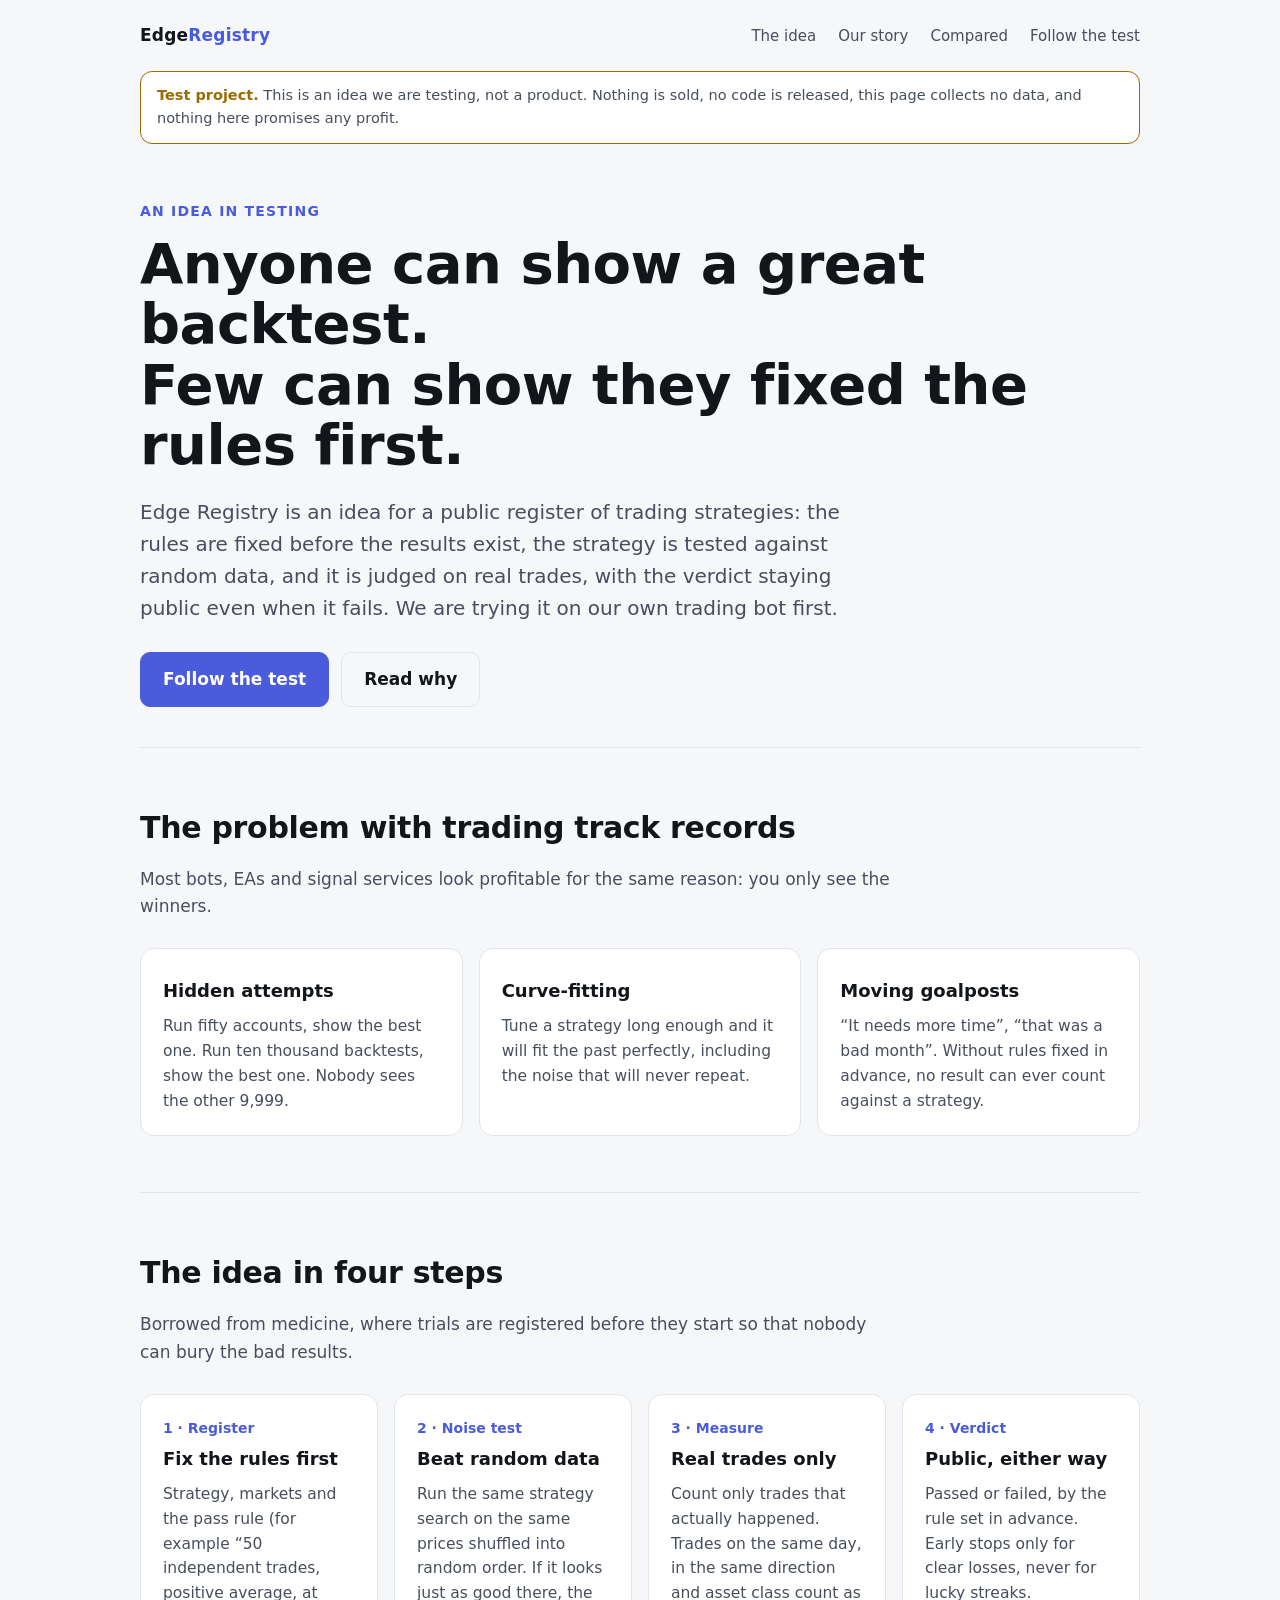
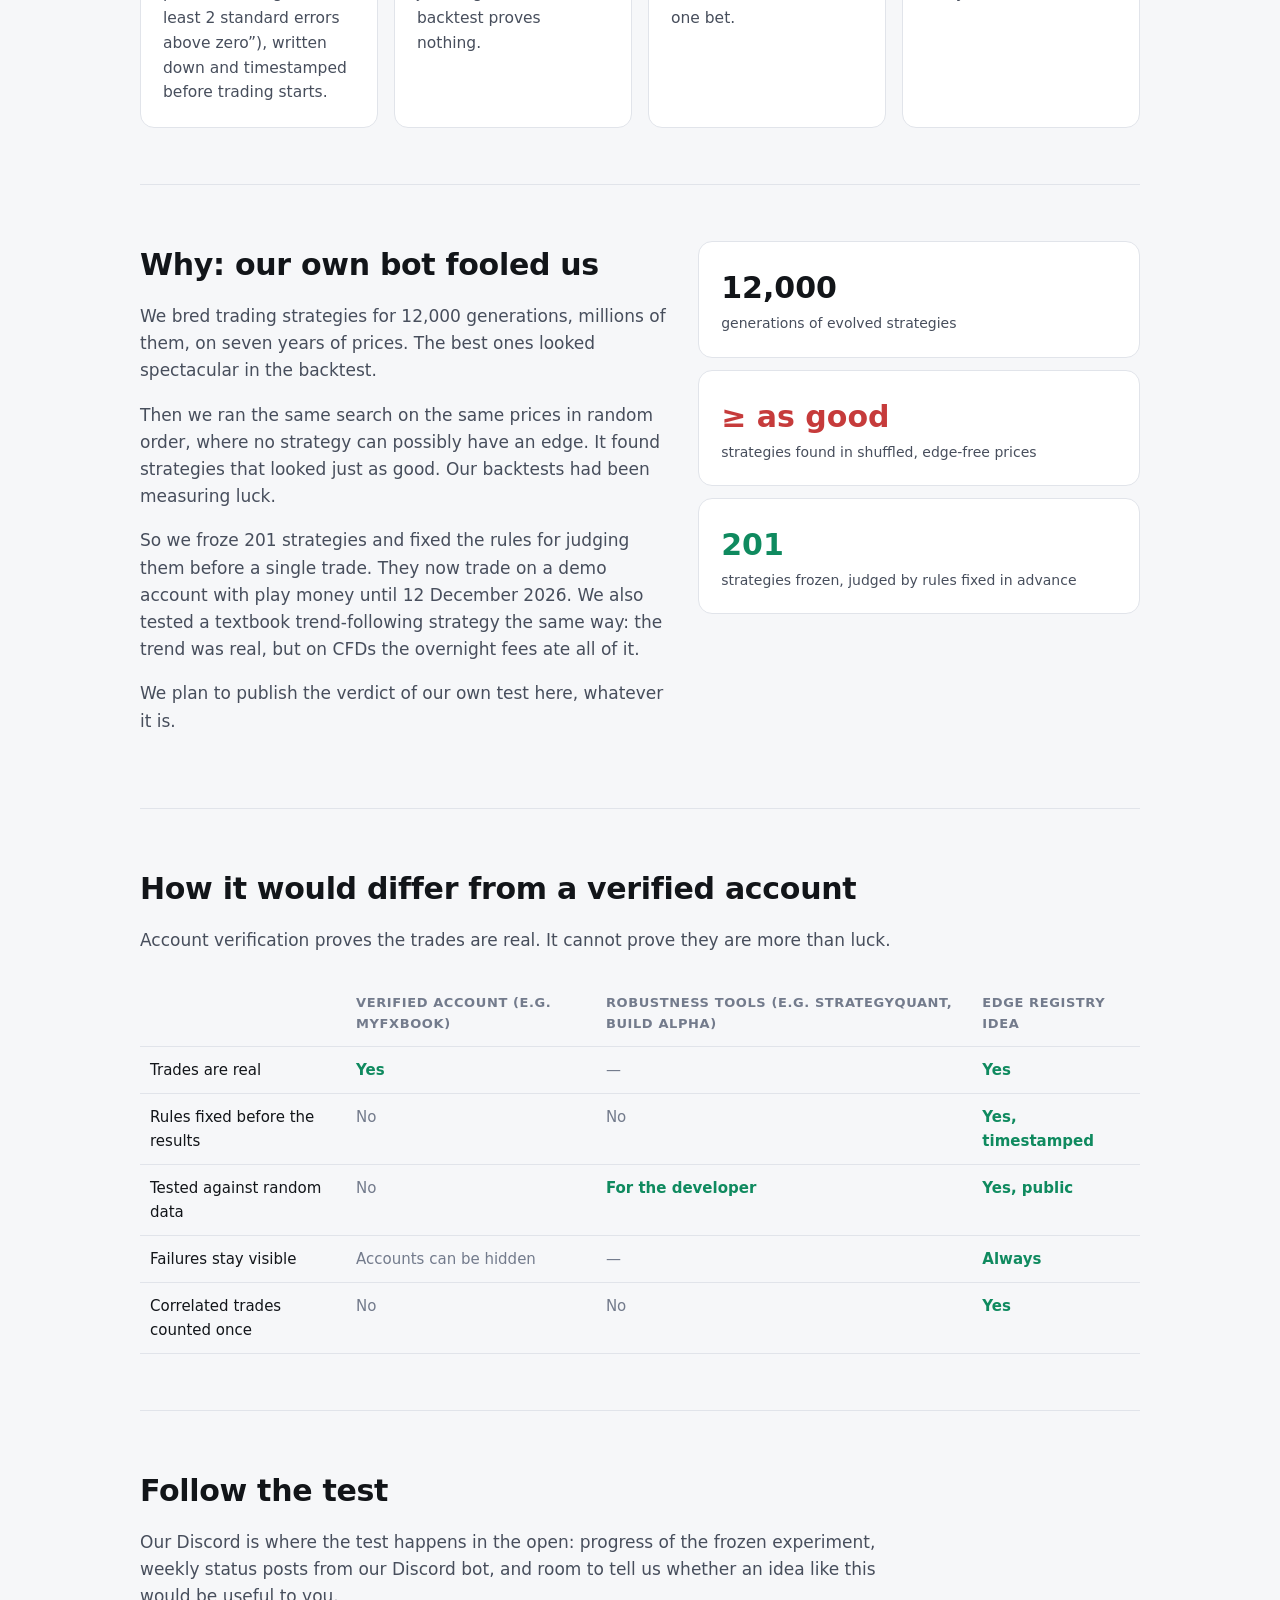
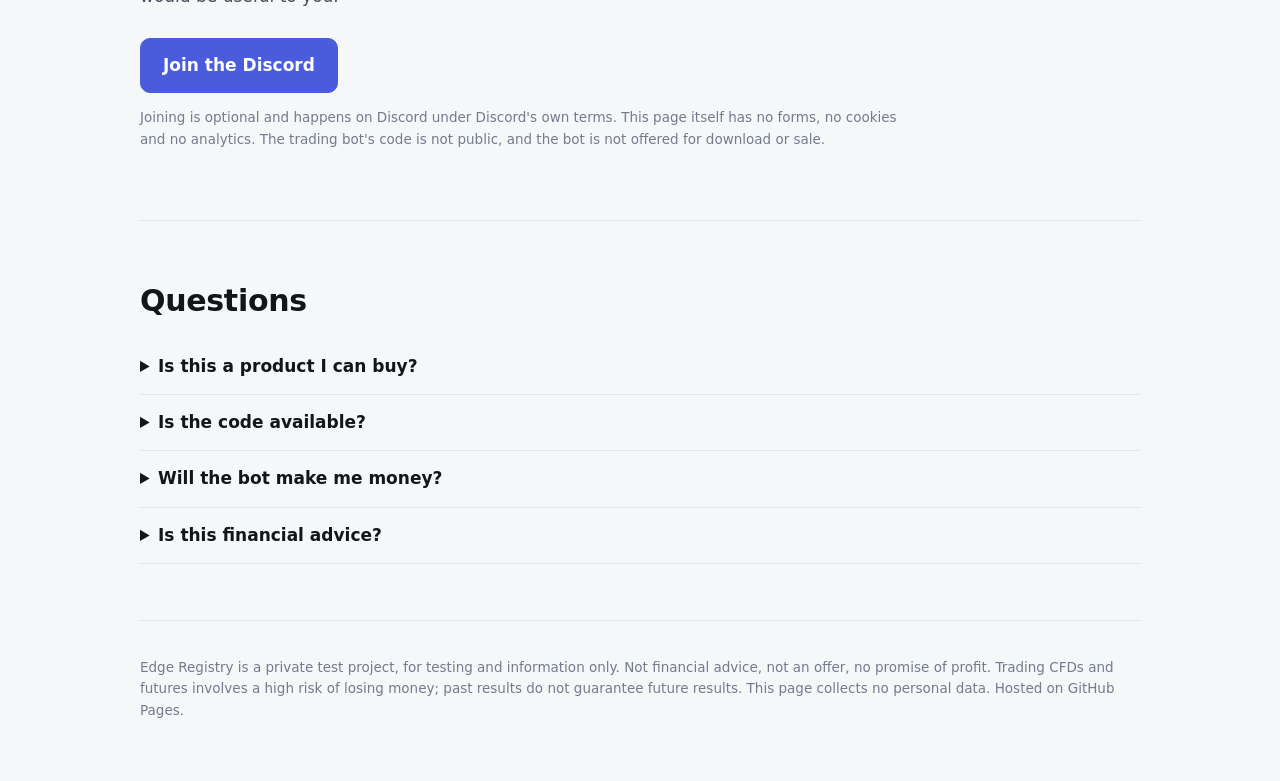
==== index.html @ 06cf9407 "Turn the page into a test-only project page: no form, no data, Discord link Co-Authored-By: Claude O" ====
<!doctype html>
<html lang="en">
<head>
<meta charset="utf-8">
<meta name="viewport" content="width=device-width, initial-scale=1">
<title>Edge Registry – a test project</title>
<meta name="description" content="A test project: an idea for a public registry of trading strategies with rules fixed before the results. No product, no data collection, no profit promise.">
<style>
:root {
  --bg: #0d1016; --panel: #151a23; --line: #262d3b; --ink: #edf0f6; --ink-2: #b2b9c9; --muted: #7c8496;
  --accent: #7c8cff; --good: #2bbf8a; --bad: #ef6b6b; --gold: #e6b94a;
}
@media (prefers-color-scheme: light) {
  :root { --bg: #f6f7f9; --panel: #ffffff; --line: #e1e4ea; --ink: #121519; --ink-2: #474e5c; --muted: #737b8c;
          --accent: #4a5bdc; --good: #0f8a5f; --bad: #c63b3b; --gold: #9a6b00; }
}
* { box-sizing: border-box; }
body { margin: 0; background: var(--bg); color: var(--ink); font: 17px/1.6 "Segoe UI", system-ui, sans-serif; }
.wrap { max-width: 1040px; margin: 0 auto; padding: 0 20px; }
header { display: flex; justify-content: space-between; align-items: center; padding: 22px 0; }
.logo { font-weight: 700; letter-spacing: .2px; } .logo span { color: var(--accent); }
nav a { color: var(--ink-2); text-decoration: none; margin-left: 22px; font-size: 15px; }
.notice { background: var(--panel); border: 1px solid var(--gold); border-radius: 12px; padding: 12px 16px; font-size: 14.5px; color: var(--ink-2); }
.notice b { color: var(--gold); }
.hero { padding: 56px 0 40px; }
.eyebrow { color: var(--accent); font-weight: 600; font-size: 14px; letter-spacing: 1.2px; text-transform: uppercase; }
h1 { font-size: clamp(34px, 5.5vw, 56px); line-height: 1.08; margin: 12px 0 18px; letter-spacing: -.5px; }
.lead { font-size: 20px; color: var(--ink-2); max-width: 720px; }
.cta { display: flex; gap: 12px; flex-wrap: wrap; margin-top: 28px; }
.btn { display: inline-block; padding: 13px 22px; border-radius: 10px; font-weight: 600; text-decoration: none; border: 1px solid var(--line); color: var(--ink); }
.btn.primary { background: var(--accent); border-color: var(--accent); color: #fff; }
section { padding: 56px 0; border-top: 1px solid var(--line); }
h2 { font-size: 30px; margin: 0 0 14px; letter-spacing: -.3px; }
.sub { color: var(--ink-2); max-width: 760px; margin: 0 0 28px; }
.grid { display: grid; gap: 16px; grid-template-columns: repeat(auto-fit, minmax(230px, 1fr)); }
.card { background: var(--panel); border: 1px solid var(--line); border-radius: 14px; padding: 22px; }
.card h3 { margin: 6px 0 8px; font-size: 18px; } .card p { margin: 0; color: var(--ink-2); font-size: 15.5px; }
.step { color: var(--accent); font-weight: 700; font-size: 14px; }
.story { display: grid; gap: 28px; grid-template-columns: 1.2fr 1fr; align-items: start; }
@media (max-width: 760px) { .story { grid-template-columns: 1fr; } nav { display: none; } }
.stat { font-size: 30px; font-weight: 700; } .stat.bad { color: var(--bad); } .stat.good { color: var(--good); }
.stats { display: grid; gap: 12px; }
.stats .card p { font-size: 14px; }
.table-scroll { overflow-x: auto; }
table { width: 100%; border-collapse: collapse; font-size: 15px; min-width: 620px; }
th, td { text-align: left; padding: 11px 10px; border-bottom: 1px solid var(--line); vertical-align: top; }
th { color: var(--muted); font-weight: 600; font-size: 13px; text-transform: uppercase; letter-spacing: .6px; }
td.yes { color: var(--good); font-weight: 600; } td.no { color: var(--muted); }
.fine { color: var(--muted); font-size: 13.5px; margin-top: 14px; max-width: 760px; }
details { border-bottom: 1px solid var(--line); padding: 14px 0; } summary { cursor: pointer; font-weight: 600; }
details p { color: var(--ink-2); margin: 10px 0 0; }
footer { padding: 36px 0 60px; color: var(--muted); font-size: 13.5px; border-top: 1px solid var(--line); }
</style>
</head>
<body>
<div class="wrap">
  <header>
    <div class="logo">Edge<span>Registry</span></div>
    <nav><a href="#how">The idea</a><a href="#story">Our story</a><a href="#compare">Compared</a><a href="#follow">Follow the test</a></nav>
  </header>

  <div class="notice"><b>Test project.</b> This is an idea we are testing, not a product. Nothing is sold, no code is
    released, this page collects no data, and nothing here promises any profit.</div>

  <div class="hero">
    <div class="eyebrow">An idea in testing</div>
    <h1>Anyone can show a great backtest.<br>Few can show they fixed the rules first.</h1>
    <p class="lead">Edge Registry is an idea for a public register of trading strategies: the rules are fixed before the
      results exist, the strategy is tested against random data, and it is judged on real trades, with the verdict
      staying public even when it fails. We are trying it on our own trading bot first.</p>
    <div class="cta"><a class="btn primary" href="#follow">Follow the test</a><a class="btn" href="#story">Read why</a></div>
  </div>

  <section id="problem">
    <h2>The problem with trading track records</h2>
    <p class="sub">Most bots, EAs and signal services look profitable for the same reason: you only see the winners.</p>
    <div class="grid">
      <div class="card"><h3>Hidden attempts</h3><p>Run fifty accounts, show the best one. Run ten thousand backtests, show the best one. Nobody sees the other 9,999.</p></div>
      <div class="card"><h3>Curve-fitting</h3><p>Tune a strategy long enough and it will fit the past perfectly, including the noise that will never repeat.</p></div>
      <div class="card"><h3>Moving goalposts</h3><p>“It needs more time”, “that was a bad month”. Without rules fixed in advance, no result can ever count against a strategy.</p></div>
    </div>
  </section>

  <section id="how">
    <h2>The idea in four steps</h2>
    <p class="sub">Borrowed from medicine, where trials are registered before they start so that nobody can bury the bad results.</p>
    <div class="grid">
      <div class="card"><div class="step">1 · Register</div><h3>Fix the rules first</h3><p>Strategy, markets and the pass rule (for example “50 independent trades, positive average, at least 2 standard errors above zero”), written down and timestamped before trading starts.</p></div>
      <div class="card"><div class="step">2 · Noise test</div><h3>Beat random data</h3><p>Run the same strategy search on the same prices shuffled into random order. If it looks just as good there, the backtest proves nothing.</p></div>
      <div class="card"><div class="step">3 · Measure</div><h3>Real trades only</h3><p>Count only trades that actually happened. Trades on the same day, in the same direction and asset class count as one bet.</p></div>
      <div class="card"><div class="step">4 · Verdict</div><h3>Public, either way</h3><p>Passed or failed, by the rule set in advance. Early stops only for clear losses, never for lucky streaks.</p></div>
    </div>
  </section>

  <section id="story">
    <div class="story">
      <div>
        <h2>Why: our own bot fooled us</h2>
        <p class="sub" style="margin-bottom:14px">We bred trading strategies for 12,000 generations, millions of them,
          on seven years of prices. The best ones looked spectacular in the backtest.</p>
        <p style="color:var(--ink-2)">Then we ran the same search on the same prices in random order, where no strategy
          can possibly have an edge. It found strategies that looked just as good. Our backtests had been measuring luck.</p>
        <p style="color:var(--ink-2)">So we froze 201 strategies and fixed the rules for judging them before a single
          trade. They now trade on a demo account with play money until 12 December 2026. We also tested a textbook
          trend-following strategy the same way: the trend was real, but on CFDs the overnight fees ate all of it.</p>
        <p style="color:var(--ink-2)">We plan to publish the verdict of our own test here, whatever it is.</p>
      </div>
      <div class="stats">
        <div class="card"><div class="stat">12,000</div><p>generations of evolved strategies</p></div>
        <div class="card"><div class="stat bad">≥ as good</div><p>strategies found in shuffled, edge-free prices</p></div>
        <div class="card"><div class="stat good">201</div><p>strategies frozen, judged by rules fixed in advance</p></div>
      </div>
    </div>
  </section>

  <section id="compare">
    <h2>How it would differ from a verified account</h2>
    <p class="sub">Account verification proves the trades are real. It cannot prove they are more than luck.</p>
    <div class="table-scroll">
    <table>
      <tr><th></th><th>Verified account (e.g. Myfxbook)</th><th>Robustness tools (e.g. StrategyQuant, Build Alpha)</th><th>Edge Registry idea</th></tr>
      <tr><td>Trades are real</td><td class="yes">Yes</td><td class="no">—</td><td class="yes">Yes</td></tr>
      <tr><td>Rules fixed before the results</td><td class="no">No</td><td class="no">No</td><td class="yes">Yes, timestamped</td></tr>
      <tr><td>Tested against random data</td><td class="no">No</td><td class="yes">For the developer</td><td class="yes">Yes, public</td></tr>
      <tr><td>Failures stay visible</td><td class="no">Accounts can be hidden</td><td class="no">—</td><td class="yes">Always</td></tr>
      <tr><td>Correlated trades counted once</td><td class="no">No</td><td class="no">No</td><td class="yes">Yes</td></tr>
    </table>
    </div>
  </section>

  <section id="follow">
    <h2>Follow the test</h2>
    <p class="sub">Our Discord is where the test happens in the open: progress of the frozen experiment, weekly status
      posts from our Discord bot, and room to tell us whether an idea like this would be useful to you.</p>
    <div class="cta" style="margin-top:0"><a class="btn primary" href="https://discord.gg/5SP2NxRrAW" rel="noopener">Join the Discord</a></div>
    <p class="fine">Joining is optional and happens on Discord under Discord's own terms. This page itself has no forms,
      no cookies and no analytics. The trading bot's code is not public, and the bot is not offered for download or sale.</p>
  </section>

  <section id="faq">
    <h2>Questions</h2>
    <details><summary>Is this a product I can buy?</summary><p>No. It is a test project. Nothing is sold or offered here.</p></details>
    <details><summary>Is the code available?</summary><p>No. The bot and the testing tools stay private. We share the method and the results, not the code.</p></details>
    <details><summary>Will the bot make me money?</summary><p>Nothing here promises any profit. Our own backtests turned out to be luck, which is the reason this project exists. Even a passed test would only be evidence of better-than-chance results under rules fixed in advance, not a guarantee.</p></details>
    <details><summary>Is this financial advice?</summary><p>No. We do not recommend any strategy, broker or trade.</p></details>
  </section>

  <footer>
    Edge Registry is a private test project, for testing and information only. Not financial advice, not an offer,
    no promise of profit. Trading CFDs and futures involves a high risk of losing money; past results do not guarantee
    future results. This page collects no personal data. Hosted on GitHub Pages.
  </footer>
</div>
</body>
</html>
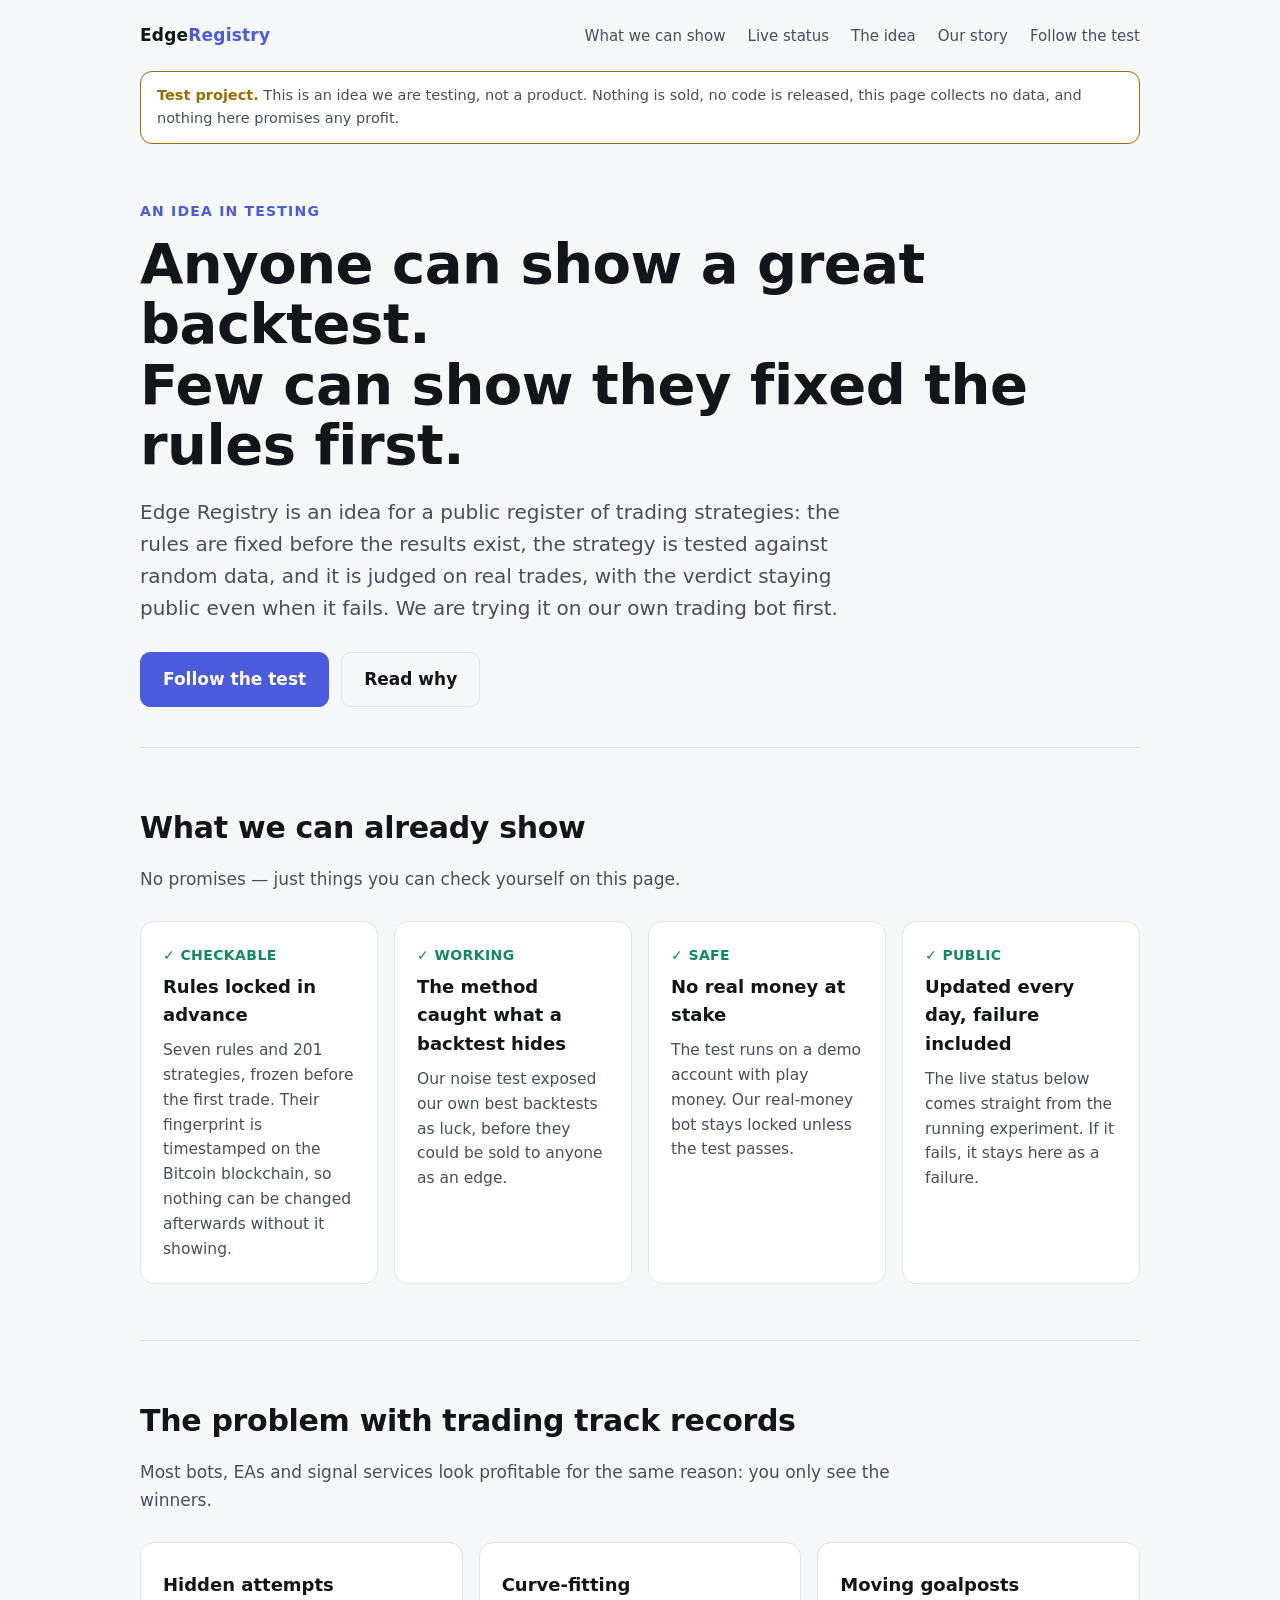
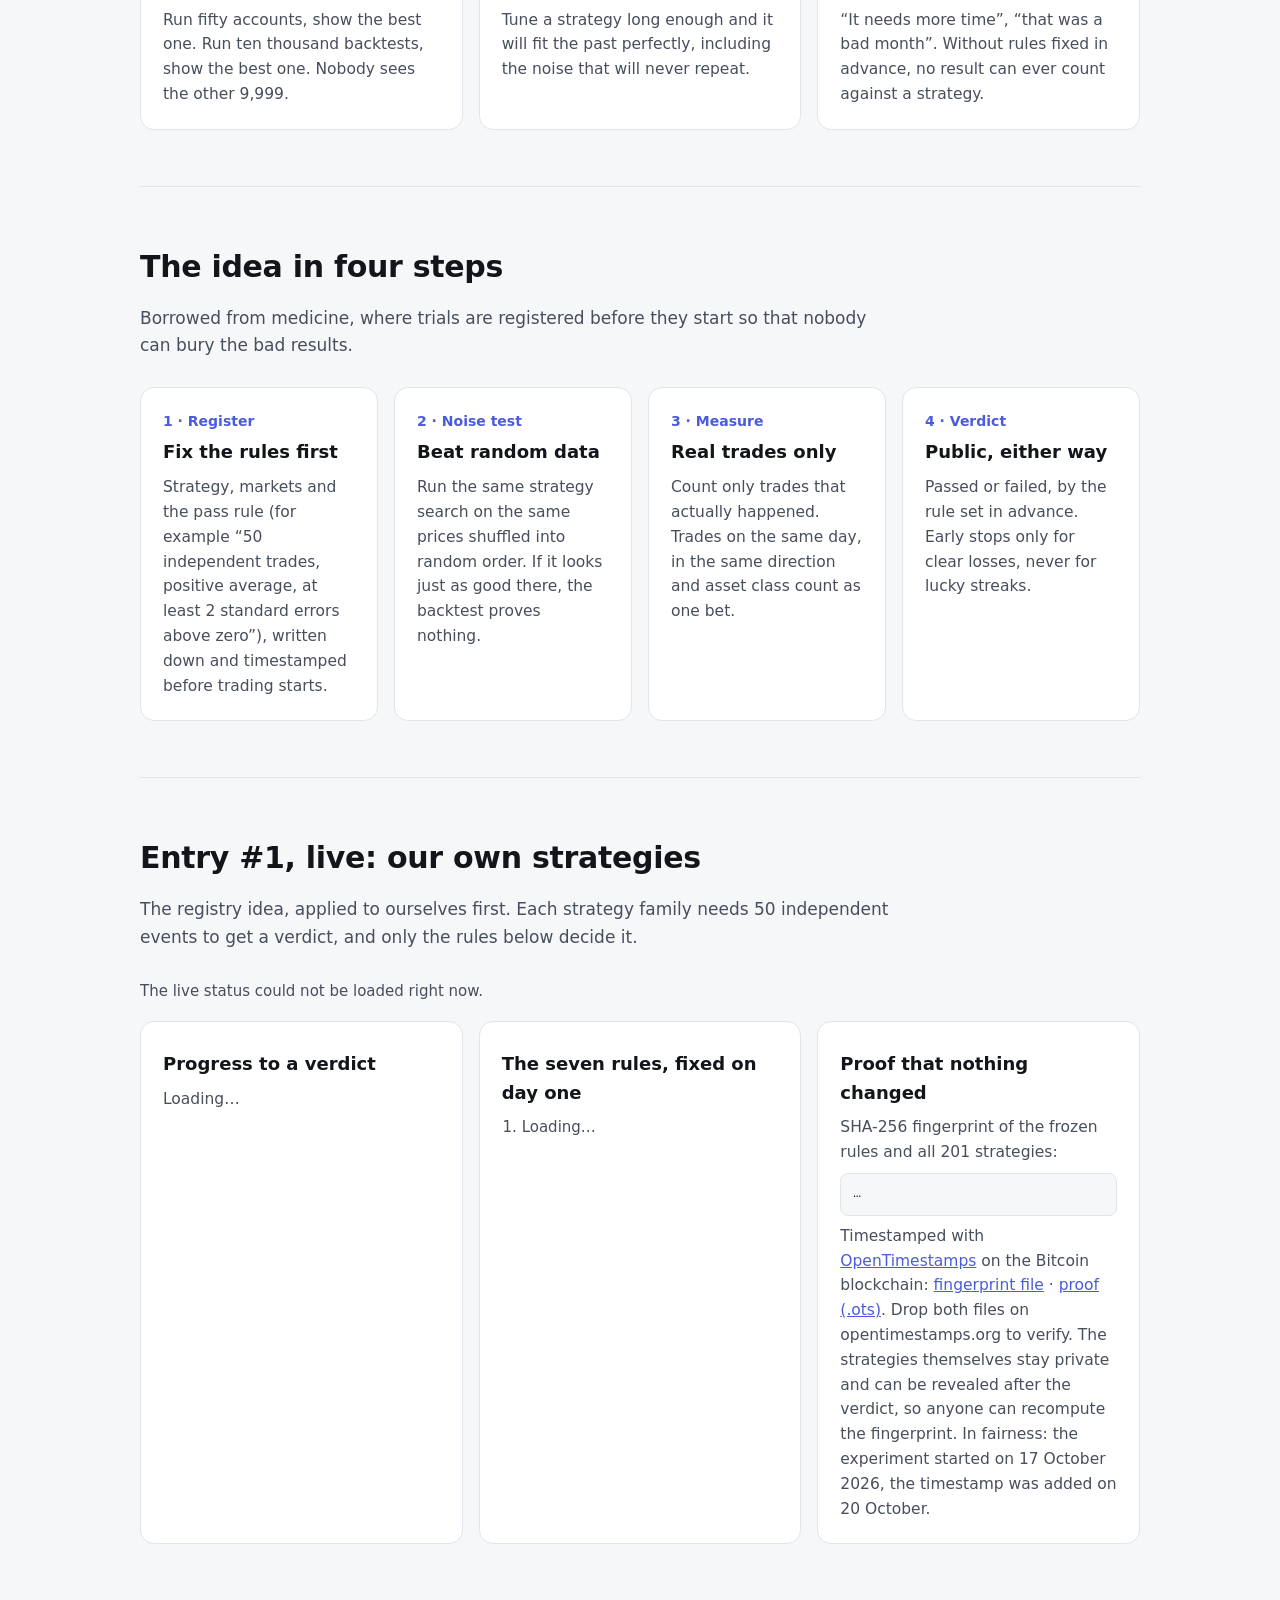
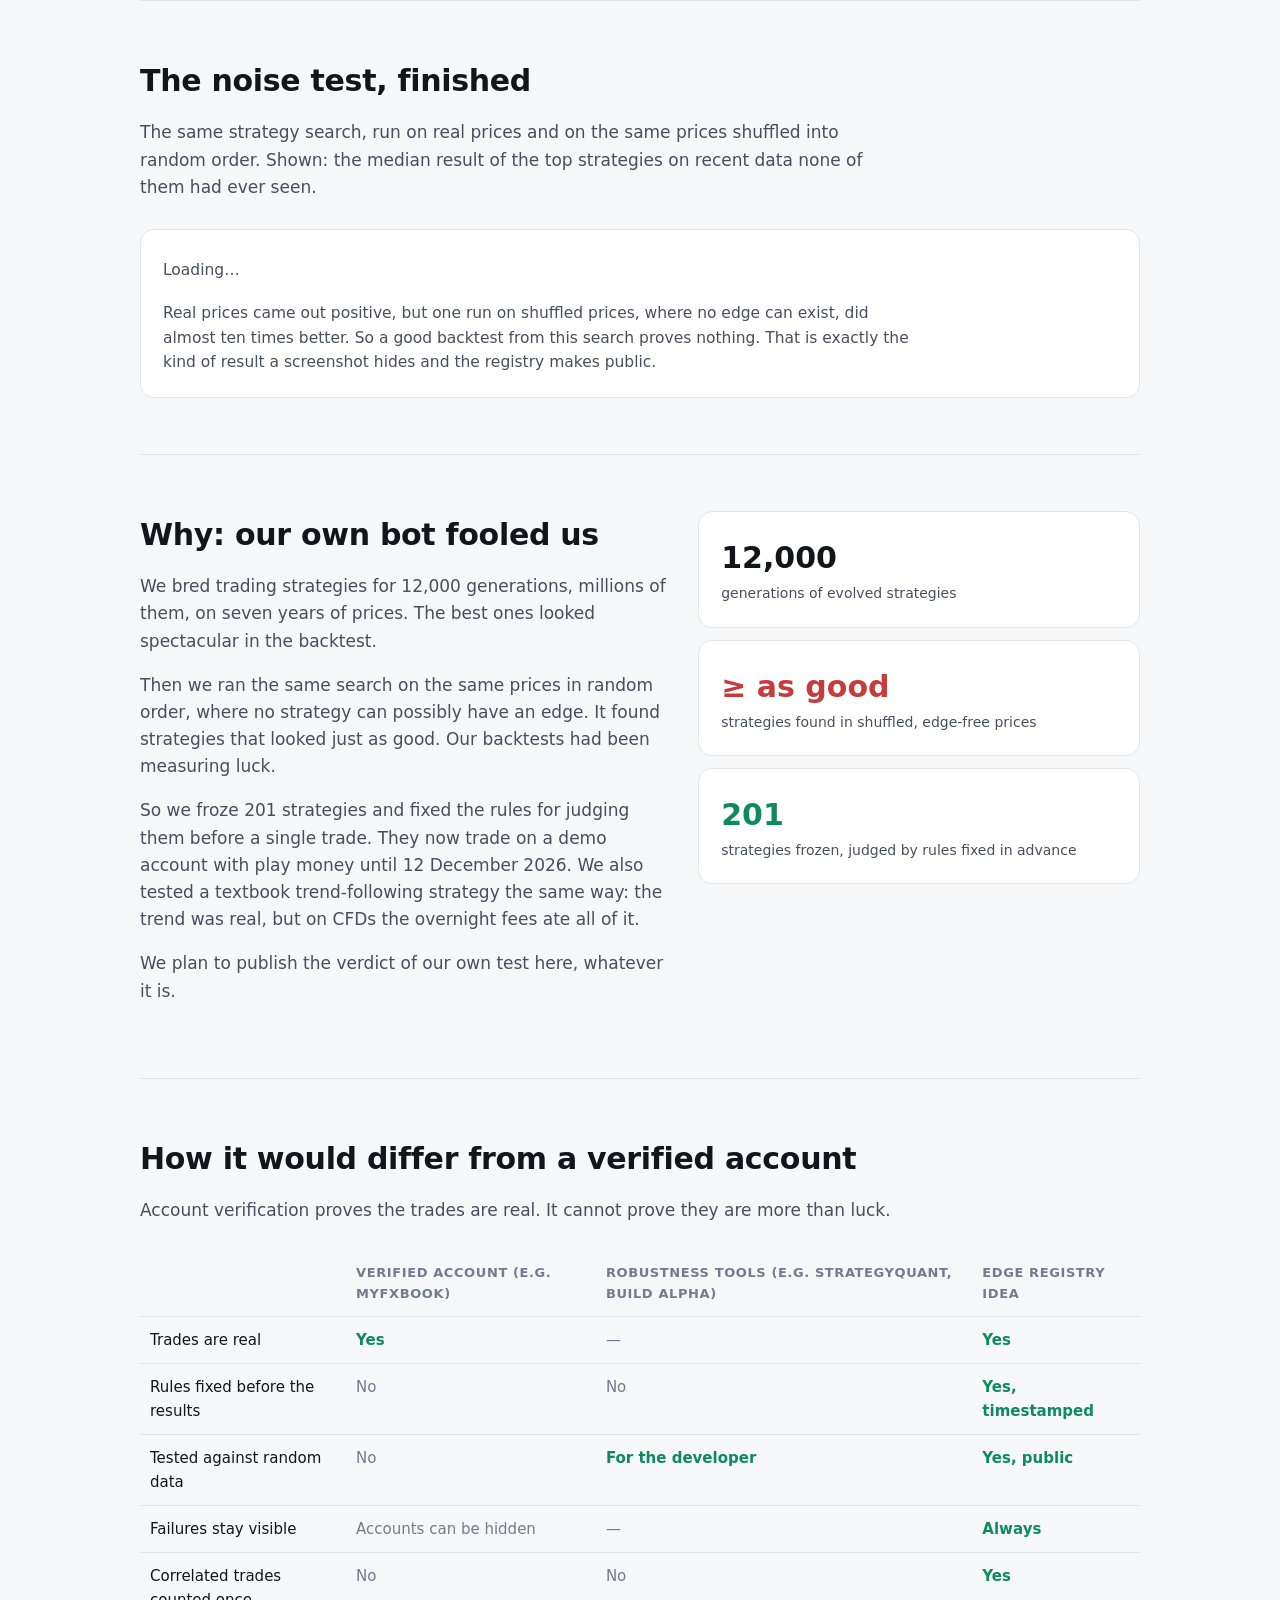
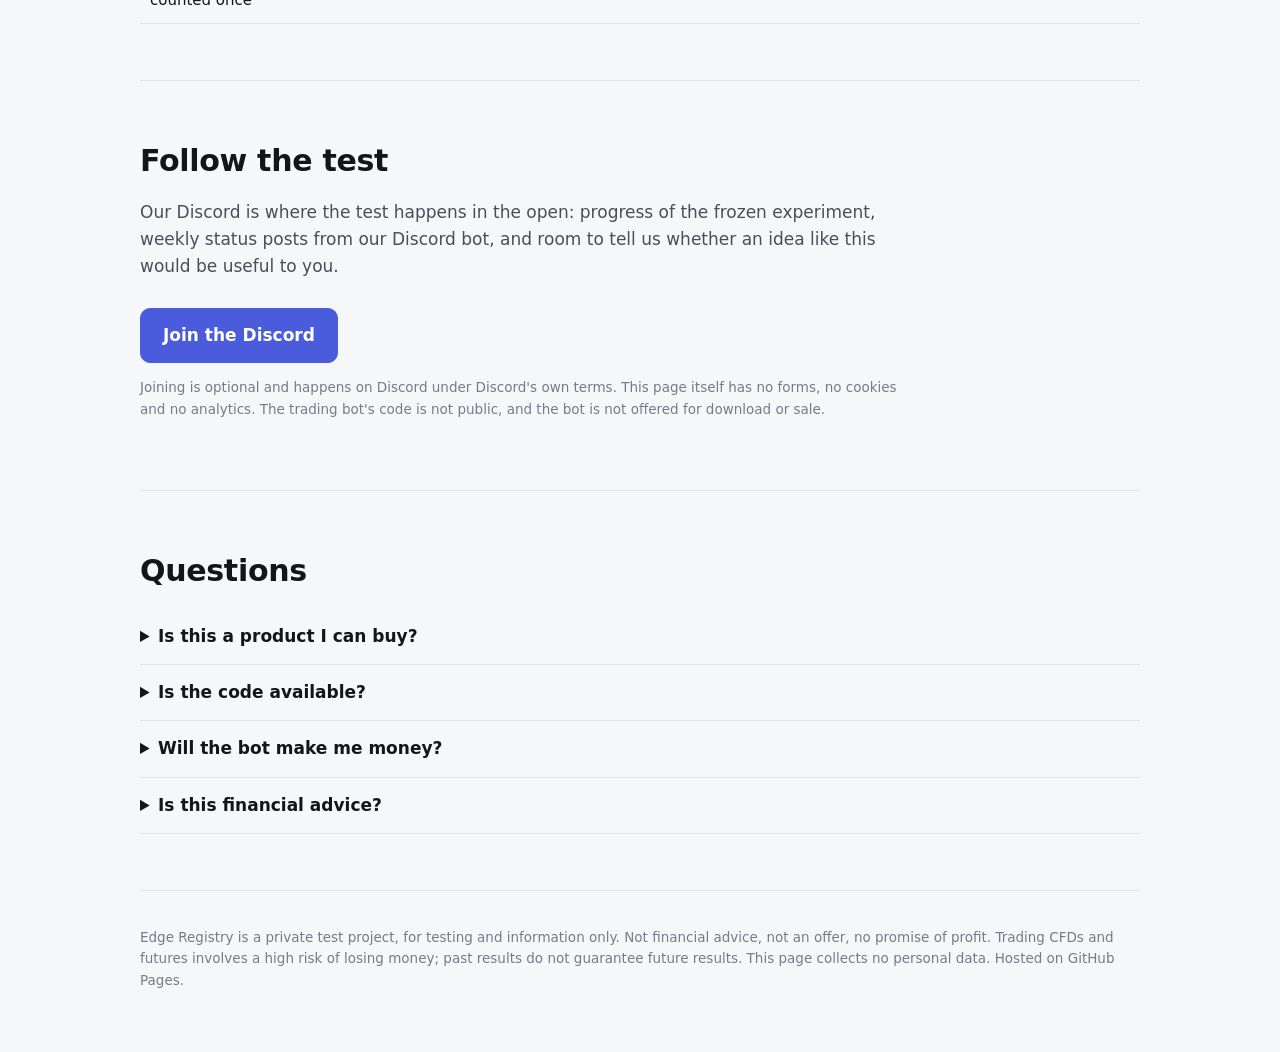
==== commit 2c6f0b78: "Show what we can prove: live status of entry #1, timestamped rules, noise-test result Co-Authored-By" ====
--- a/index.html
+++ b/index.html
@@ -50,13 +50,33 @@
 details { border-bottom: 1px solid var(--line); padding: 14px 0; } summary { cursor: pointer; font-weight: 600; }
 details p { color: var(--ink-2); margin: 10px 0 0; }
 footer { padding: 36px 0 60px; color: var(--muted); font-size: 13.5px; border-top: 1px solid var(--line); }
+.card .check { color: var(--good); font-weight: 700; font-size: 14px; letter-spacing: .4px; }
+.live { display: grid; gap: 16px; grid-template-columns: repeat(auto-fit, minmax(280px, 1fr)); }
+.meta { display: flex; gap: 22px; flex-wrap: wrap; color: var(--ink-2); font-size: 15px; margin-bottom: 18px; }
+.meta b { color: var(--ink); }
+.fam { margin-bottom: 16px; } .fam:last-child { margin-bottom: 0; }
+.fam-head { display: flex; justify-content: space-between; gap: 10px; font-size: 15px; }
+.fam-head span { color: var(--muted); }
+.track { height: 8px; border-radius: 4px; background: var(--line); margin-top: 6px; overflow: hidden; }
+.fill { height: 100%; border-radius: 4px; background: var(--accent); }
+.pill { display: inline-block; padding: 2px 9px; border-radius: 99px; font-size: 12.5px; font-weight: 600; border: 1px solid var(--line); color: var(--ink-2); }
+.pill.passed { color: var(--good); border-color: var(--good); } .pill.failed { color: var(--bad); border-color: var(--bad); }
+ol.rules { margin: 0; padding-left: 20px; color: var(--ink-2); font-size: 15px; } ol.rules li { margin-bottom: 6px; }
+code.fp { display: block; word-break: break-all; font-size: 13px; background: var(--bg); border: 1px solid var(--line); border-radius: 8px; padding: 10px 12px; color: var(--ink); margin: 8px 0; }
+.bars { display: grid; gap: 14px; margin-top: 6px; }
+.bar-row { display: grid; grid-template-columns: 150px 1fr 70px; gap: 12px; align-items: center; font-size: 15px; }
+.bar-row .track { height: 14px; margin: 0; background: transparent; }
+#noise .fine { margin-top: 18px; }
+.bar-row .fill.noise { background: var(--muted); }
+.bar-row .val { text-align: right; font-weight: 600; font-variant-numeric: tabular-nums; }
+@media (max-width: 520px) { .bar-row { grid-template-columns: 1fr 64px; } .bar-row .track { grid-column: 1 / -1; grid-row: 2; } }
 </style>
 </head>
 <body>
 <div class="wrap">
   <header>
     <div class="logo">Edge<span>Registry</span></div>
-    <nav><a href="#how">The idea</a><a href="#story">Our story</a><a href="#compare">Compared</a><a href="#follow">Follow the test</a></nav>
+    <nav><a href="#proof">What we can show</a><a href="#entry">Live status</a><a href="#how">The idea</a><a href="#story">Our story</a><a href="#follow">Follow the test</a></nav>
   </header>
 
   <div class="notice"><b>Test project.</b> This is an idea we are testing, not a product. Nothing is sold, no code is
@@ -71,6 +91,17 @@
     <div class="cta"><a class="btn primary" href="#follow">Follow the test</a><a class="btn" href="#story">Read why</a></div>
   </div>
 
+  <section id="proof">
+    <h2>What we can already show</h2>
+    <p class="sub">No promises — just things you can check yourself on this page.</p>
+    <div class="grid">
+      <div class="card"><div class="check">✓ CHECKABLE</div><h3>Rules locked in advance</h3><p>Seven rules and 201 strategies, frozen before the first trade. Their fingerprint is timestamped on the Bitcoin blockchain, so nothing can be changed afterwards without it showing.</p></div>
+      <div class="card"><div class="check">✓ WORKING</div><h3>The method caught what a backtest hides</h3><p>Our noise test exposed our own best backtests as luck, before they could be sold to anyone as an edge.</p></div>
+      <div class="card"><div class="check">✓ SAFE</div><h3>No real money at stake</h3><p>The test runs on a demo account with play money. Our real-money bot stays locked unless the test passes.</p></div>
+      <div class="card"><div class="check">✓ PUBLIC</div><h3>Updated every day, failure included</h3><p>The live status below comes straight from the running experiment. If it fails, it stays here as a failure.</p></div>
+    </div>
+  </section>
+
   <section id="problem">
     <h2>The problem with trading track records</h2>
     <p class="sub">Most bots, EAs and signal services look profitable for the same reason: you only see the winners.</p>
@@ -89,6 +120,38 @@
       <div class="card"><div class="step">2 · Noise test</div><h3>Beat random data</h3><p>Run the same strategy search on the same prices shuffled into random order. If it looks just as good there, the backtest proves nothing.</p></div>
       <div class="card"><div class="step">3 · Measure</div><h3>Real trades only</h3><p>Count only trades that actually happened. Trades on the same day, in the same direction and asset class count as one bet.</p></div>
       <div class="card"><div class="step">4 · Verdict</div><h3>Public, either way</h3><p>Passed or failed, by the rule set in advance. Early stops only for clear losses, never for lucky streaks.</p></div>
+    </div>
+  </section>
+
+  <section id="entry">
+    <h2>Entry #1, live: our own strategies</h2>
+    <p class="sub">The registry idea, applied to ourselves first. Each strategy family needs 50 independent events to get
+      a verdict, and only the rules below decide it.</p>
+    <div class="meta" id="entry-meta">Loading the live status…</div>
+    <div class="live">
+      <div class="card"><h3>Progress to a verdict</h3><div id="families"><p>Loading…</p></div></div>
+      <div class="card"><h3>The seven rules, fixed on day one</h3><ol class="rules" id="rules"><li>Loading…</li></ol></div>
+      <div class="card"><h3>Proof that nothing changed</h3>
+        <p>SHA-256 fingerprint of the frozen rules and all 201 strategies:</p>
+        <code class="fp" id="fp">…</code>
+        <p>Timestamped with <a href="https://opentimestamps.org" rel="noopener" style="color:var(--accent)">OpenTimestamps</a>
+          on the Bitcoin blockchain: <a href="proof/entry-1-fingerprint.txt" style="color:var(--accent)">fingerprint file</a> ·
+          <a href="proof/entry-1-fingerprint.txt.ots" style="color:var(--accent)">proof (.ots)</a>.
+          Drop both files on opentimestamps.org to verify. The strategies themselves stay private and can be revealed
+          after the verdict, so anyone can recompute the fingerprint. In fairness: the experiment started on
+          17 October 2026, the timestamp was added on 20 October.</p></div>
+    </div>
+  </section>
+
+  <section id="noise">
+    <h2>The noise test, finished</h2>
+    <p class="sub" id="noise-sub">The same strategy search, run on real prices and on the same prices shuffled into
+      random order. Shown: the median result of the top strategies on recent data none of them had ever seen.</p>
+    <div class="card">
+      <div class="bars" id="bars"><p>Loading…</p></div>
+      <p class="fine" id="noise-note">Real prices came out positive, but one run on shuffled prices, where no edge can
+        exist, did almost ten times better. So a good backtest from this search proves nothing. That is exactly the kind of result a
+        screenshot hides and the registry makes public.</p>
     </div>
   </section>
 
@@ -145,6 +208,37 @@
     <details><summary>Is this financial advice?</summary><p>No. We do not recommend any strategy, broker or trade.</p></details>
   </section>
 
+  <script>
+  // Live status of entry #1, written daily by the server (aggregate numbers only)
+  const el = (id) => document.getElementById(id);
+  const esc = (s) => String(s).replace(/[&<>"]/g, (c) => ({ "&": "&amp;", "<": "&lt;", ">": "&gt;", '"': "&quot;" }[c]));
+  const longDate = (iso) => new Date(iso + "T12:00:00Z").toLocaleDateString("en-GB", { day: "numeric", month: "long", year: "numeric" });
+  fetch("data/entry-1.json", { cache: "no-cache" }).then((r) => r.json()).then((d) => {
+    const left = Math.max(0, Math.ceil((new Date(d.deadline + "T12:00:00Z") - Date.now()) / 86400000));
+    el("entry-meta").innerHTML = `<span>Status: <b>${esc(d.status)}</b></span><span>Started: <b>${longDate(d.started)}</b></span>` +
+      `<span>Verdict by: <b>${longDate(d.deadline)}</b> (${left} days left)</span><span>Strategies: <b>${d.strategies}</b></span>` +
+      `<span>Last change: <b>${esc(d.updated)}</b></span>`;
+    el("families").innerHTML = d.families.map((f) => {
+      const pct = Math.min(100, (f.events / d.min_events) * 100);
+      const avg = f.events ? ` · avg ${f.avg_r >= 0 ? "+" : ""}${f.avg_r.toFixed(2)} R` : "";
+      return `<div class="fam"><div class="fam-head"><b>${esc(f.name)}</b><span class="pill ${esc(f.status)}">${esc(f.status)}</span></div>` +
+        `<div class="track" title="${f.events} of ${d.min_events} events"><div class="fill" style="width:${pct}%"></div></div>` +
+        `<div class="fam-head" style="margin-top:4px"><span>${f.events} / ${d.min_events} events${avg}</span><span>${f.strategies} strategies</span></div></div>`;
+    }).join("");
+    el("rules").innerHTML = d.rules.map((r) => `<li>${esc(r)}</li>`).join("");
+    el("fp").textContent = d.fingerprint;
+    const n = d.noise_test;
+    if (n) {
+      el("noise-sub").textContent = `The same strategy search (${n.generations.toLocaleString("en")} generations), run on real prices and on the same prices shuffled into random order. Shown: the median result of the top ${n.top} strategies on recent data none of them had ever seen.`;
+      const max = Math.max(...n.arms.map((a) => Math.abs(a.holdout_median_pct)));
+      el("bars").innerHTML = n.arms.map((a, i) =>
+        `<div class="bar-row" title="${esc(a.name)}: ${a.holdout_median_pct}% median, ${a.holdout_positive_pct}% of top strategies positive">` +
+        `<b>${esc(a.name)}</b><div class="track"><div class="fill ${i ? "noise" : ""}" style="width:${Math.max(1, Math.abs(a.holdout_median_pct) / max * 100)}%"></div></div>` +
+        `<span class="val">${a.holdout_median_pct >= 0 ? "+" : ""}${a.holdout_median_pct}%</span></div>`).join("");
+    }
+  }).catch(() => { el("entry-meta").textContent = "The live status could not be loaded right now."; });
+  </script>
+
   <footer>
     Edge Registry is a private test project, for testing and information only. Not financial advice, not an offer,
     no promise of profit. Trading CFDs and futures involves a high risk of losing money; past results do not guarantee
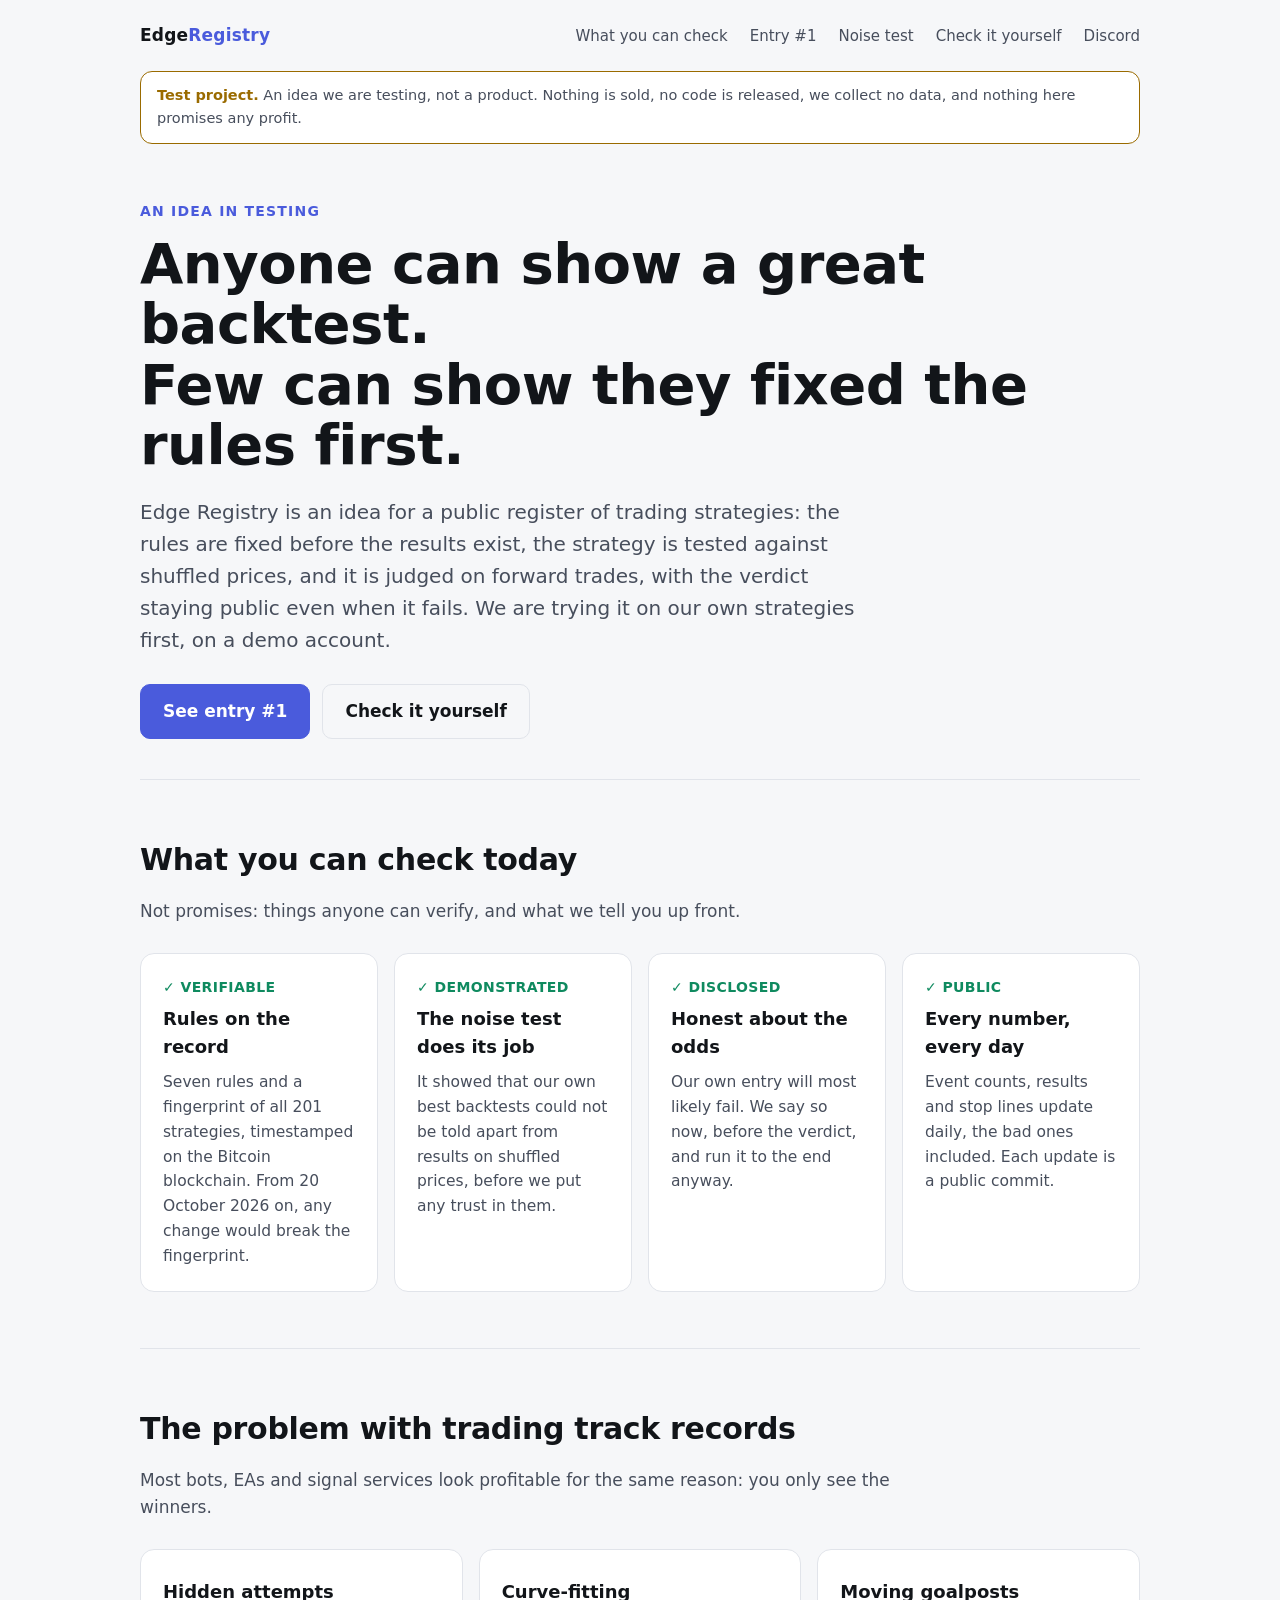
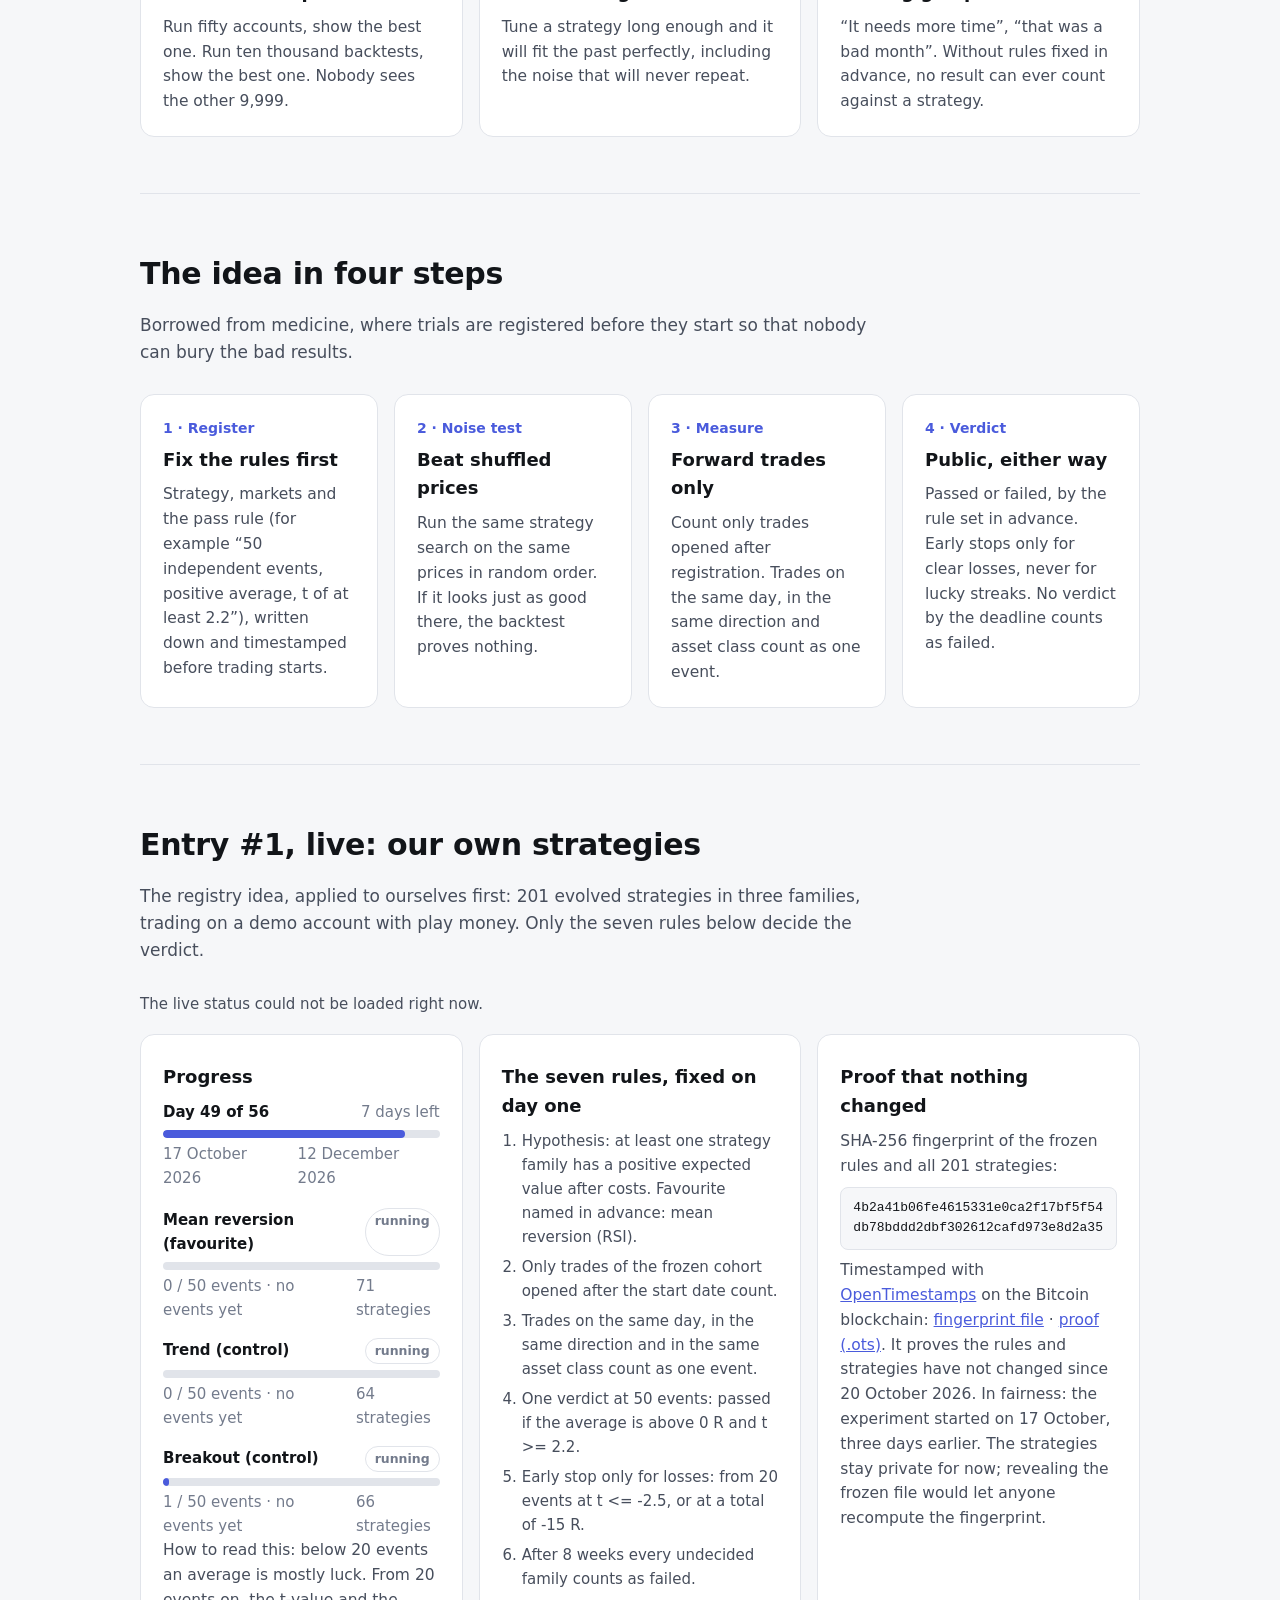
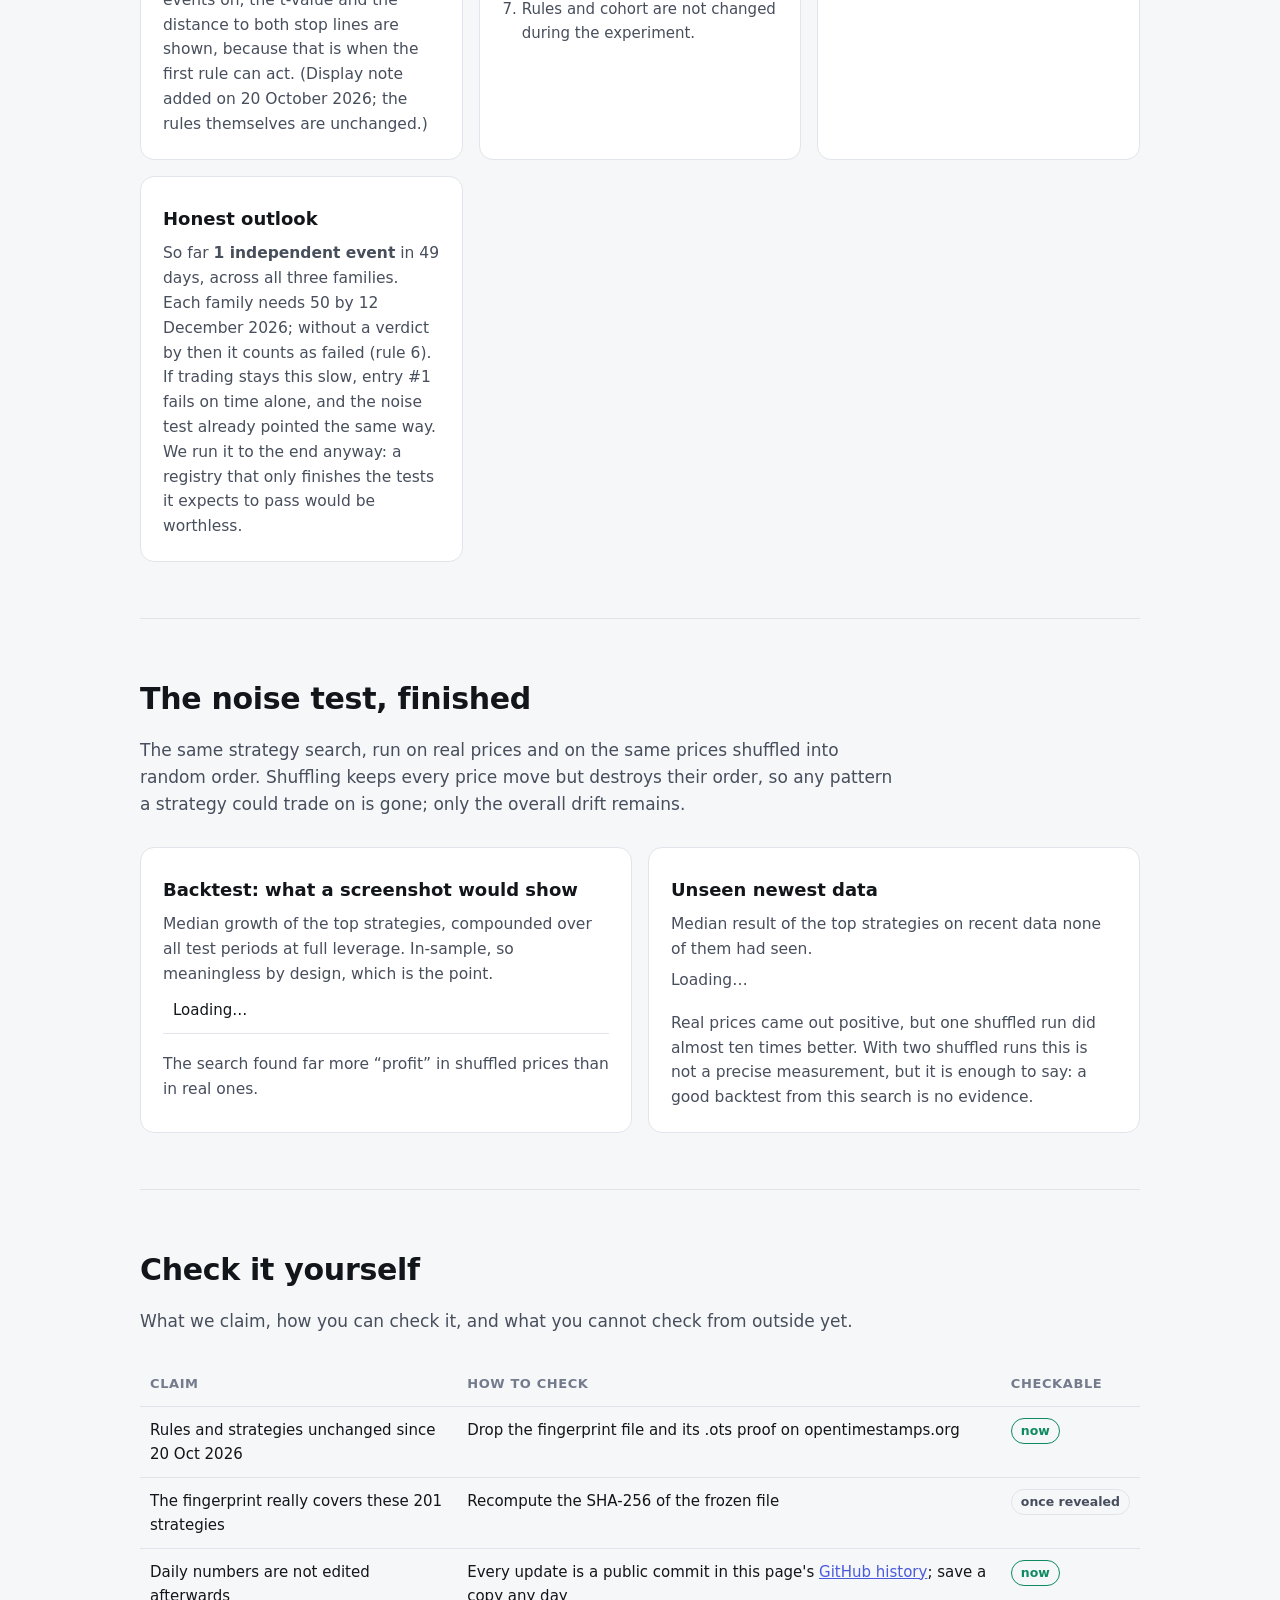
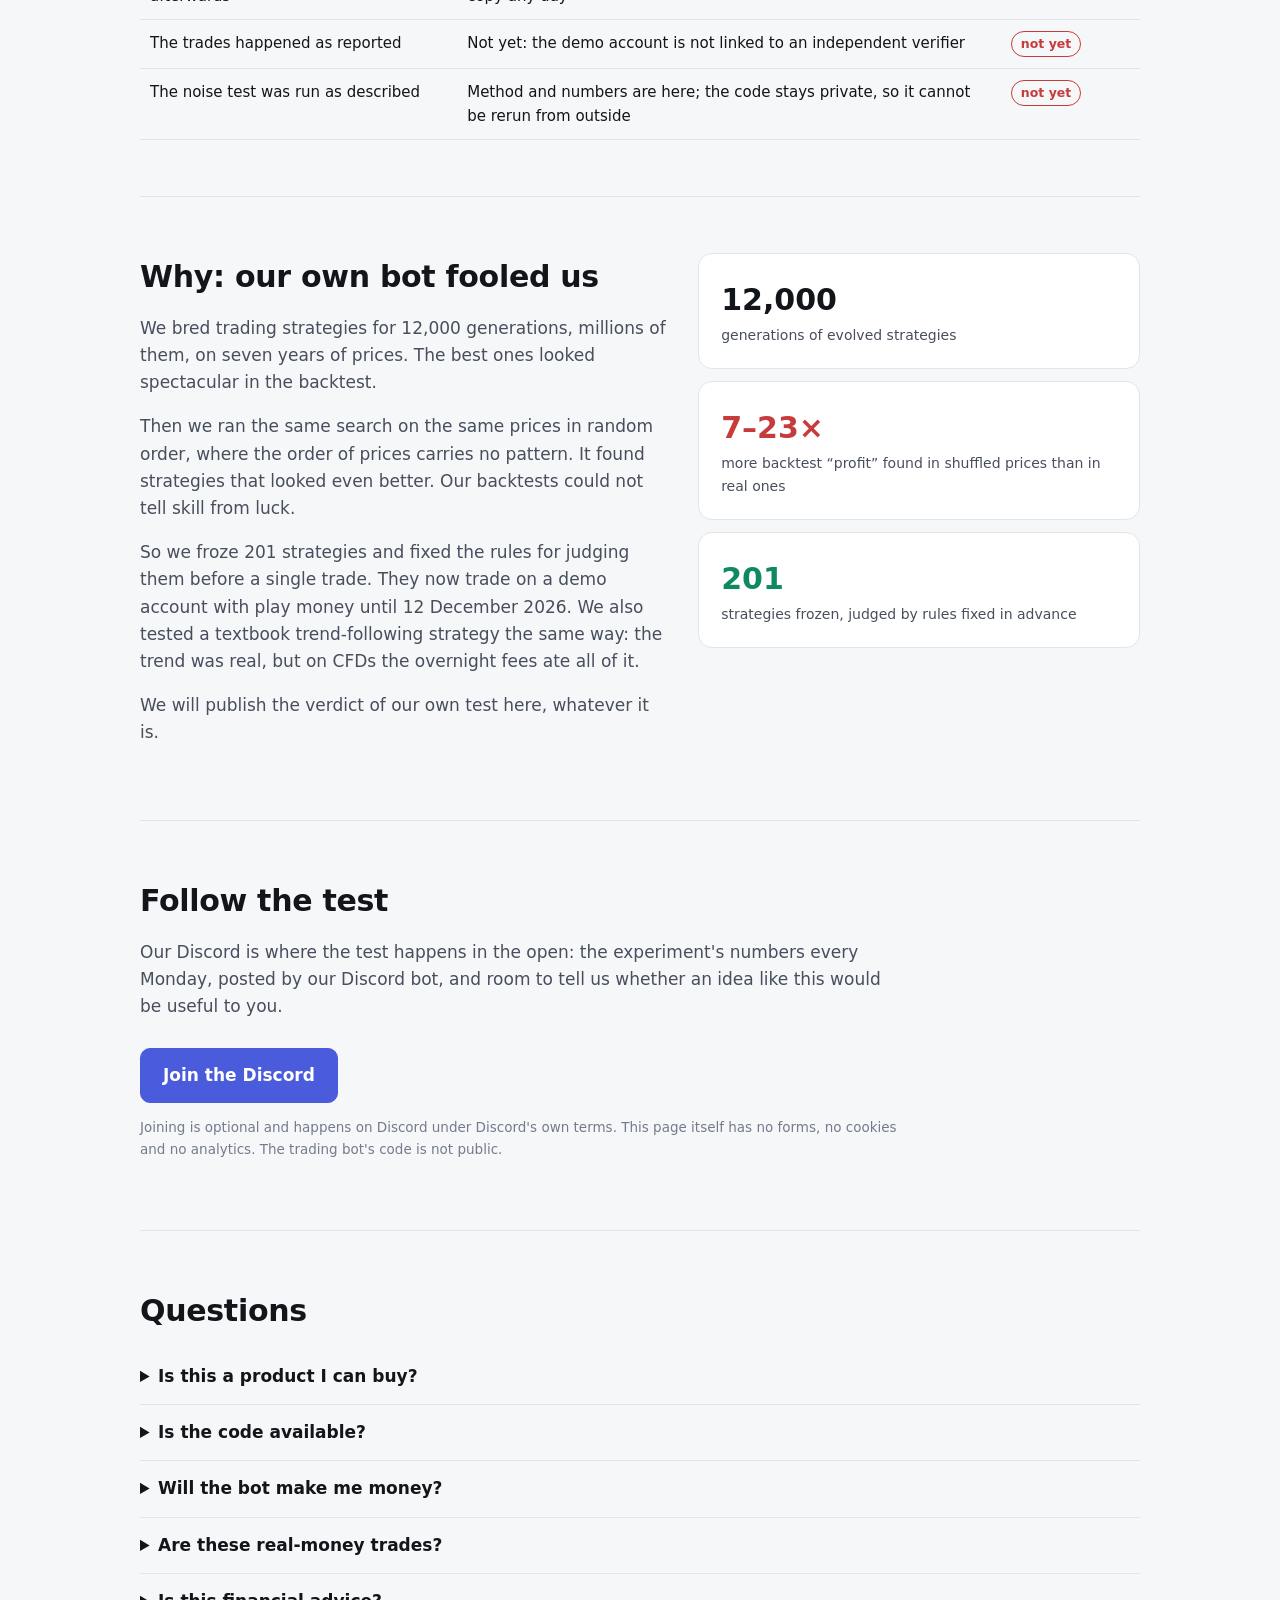
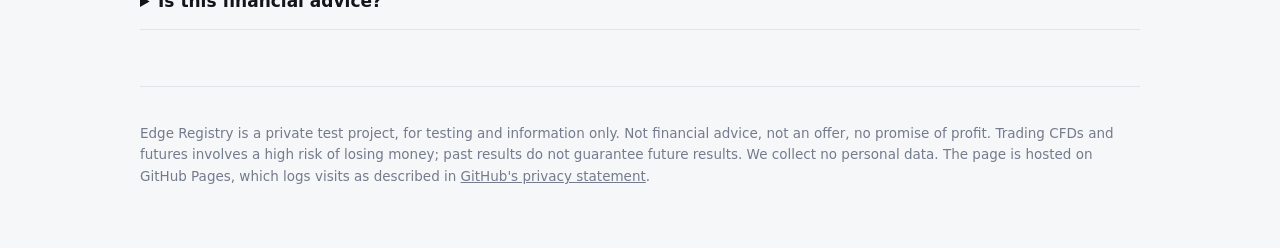
==== commit 430f46d3: "Show interim numbers with context, replace comparison table with Check it yourself, fix overclaims, " ====
--- a/index.html
+++ b/index.html
@@ -59,7 +59,7 @@
 .fam-head span { color: var(--muted); }
 .track { height: 8px; border-radius: 4px; background: var(--line); margin-top: 6px; overflow: hidden; }
 .fill { height: 100%; border-radius: 4px; background: var(--accent); }
-.pill { display: inline-block; padding: 2px 9px; border-radius: 99px; font-size: 12.5px; font-weight: 600; border: 1px solid var(--line); color: var(--ink-2); }
+.pill { display: inline-block; white-space: nowrap; padding: 2px 9px; border-radius: 99px; font-size: 12.5px; font-weight: 600; border: 1px solid var(--line); color: var(--ink-2); }
 .pill.passed { color: var(--good); border-color: var(--good); } .pill.failed { color: var(--bad); border-color: var(--bad); }
 ol.rules { margin: 0; padding-left: 20px; color: var(--ink-2); font-size: 15px; } ol.rules li { margin-bottom: 6px; }
 code.fp { display: block; word-break: break-all; font-size: 13px; background: var(--bg); border: 1px solid var(--line); border-radius: 8px; padding: 10px 12px; color: var(--ink); margin: 8px 0; }
@@ -76,29 +76,29 @@
 <div class="wrap">
   <header>
     <div class="logo">Edge<span>Registry</span></div>
-    <nav><a href="#proof">What we can show</a><a href="#entry">Live status</a><a href="#how">The idea</a><a href="#story">Our story</a><a href="#follow">Follow the test</a></nav>
+    <nav><a href="#proof">What you can check</a><a href="#entry">Entry #1</a><a href="#noise">Noise test</a><a href="#check">Check it yourself</a><a href="#follow">Discord</a></nav>
   </header>
 
-  <div class="notice"><b>Test project.</b> This is an idea we are testing, not a product. Nothing is sold, no code is
-    released, this page collects no data, and nothing here promises any profit.</div>
+  <div class="notice"><b>Test project.</b> An idea we are testing, not a product. Nothing is sold, no code is released,
+    we collect no data, and nothing here promises any profit.</div>
 
   <div class="hero">
     <div class="eyebrow">An idea in testing</div>
     <h1>Anyone can show a great backtest.<br>Few can show they fixed the rules first.</h1>
     <p class="lead">Edge Registry is an idea for a public register of trading strategies: the rules are fixed before the
-      results exist, the strategy is tested against random data, and it is judged on real trades, with the verdict
-      staying public even when it fails. We are trying it on our own trading bot first.</p>
-    <div class="cta"><a class="btn primary" href="#follow">Follow the test</a><a class="btn" href="#story">Read why</a></div>
+      results exist, the strategy is tested against shuffled prices, and it is judged on forward trades, with the verdict
+      staying public even when it fails. We are trying it on our own strategies first, on a demo account.</p>
+    <div class="cta"><a class="btn primary" href="#entry">See entry #1</a><a class="btn" href="#check">Check it yourself</a></div>
   </div>
 
   <section id="proof">
-    <h2>What we can already show</h2>
-    <p class="sub">No promises — just things you can check yourself on this page.</p>
+    <h2>What you can check today</h2>
+    <p class="sub">Not promises: things anyone can verify, and what we tell you up front.</p>
     <div class="grid">
-      <div class="card"><div class="check">✓ CHECKABLE</div><h3>Rules locked in advance</h3><p>Seven rules and 201 strategies, frozen before the first trade. Their fingerprint is timestamped on the Bitcoin blockchain, so nothing can be changed afterwards without it showing.</p></div>
-      <div class="card"><div class="check">✓ WORKING</div><h3>The method caught what a backtest hides</h3><p>Our noise test exposed our own best backtests as luck, before they could be sold to anyone as an edge.</p></div>
-      <div class="card"><div class="check">✓ SAFE</div><h3>No real money at stake</h3><p>The test runs on a demo account with play money. Our real-money bot stays locked unless the test passes.</p></div>
-      <div class="card"><div class="check">✓ PUBLIC</div><h3>Updated every day, failure included</h3><p>The live status below comes straight from the running experiment. If it fails, it stays here as a failure.</p></div>
+      <div class="card"><div class="check">✓ VERIFIABLE</div><h3>Rules on the record</h3><p>Seven rules and a fingerprint of all 201 strategies, timestamped on the Bitcoin blockchain. From 20 October 2026 on, any change would break the fingerprint.</p></div>
+      <div class="card"><div class="check">✓ DEMONSTRATED</div><h3>The noise test does its job</h3><p>It showed that our own best backtests could not be told apart from results on shuffled prices, before we put any trust in them.</p></div>
+      <div class="card"><div class="check">✓ DISCLOSED</div><h3>Honest about the odds</h3><p>Our own entry will most likely fail. We say so now, before the verdict, and run it to the end anyway.</p></div>
+      <div class="card"><div class="check">✓ PUBLIC</div><h3>Every number, every day</h3><p>Event counts, results and stop lines update daily, the bad ones included. Each update is a public commit.</p></div>
     </div>
   </section>
 
@@ -116,20 +116,23 @@
     <h2>The idea in four steps</h2>
     <p class="sub">Borrowed from medicine, where trials are registered before they start so that nobody can bury the bad results.</p>
     <div class="grid">
-      <div class="card"><div class="step">1 · Register</div><h3>Fix the rules first</h3><p>Strategy, markets and the pass rule (for example “50 independent trades, positive average, at least 2 standard errors above zero”), written down and timestamped before trading starts.</p></div>
-      <div class="card"><div class="step">2 · Noise test</div><h3>Beat random data</h3><p>Run the same strategy search on the same prices shuffled into random order. If it looks just as good there, the backtest proves nothing.</p></div>
-      <div class="card"><div class="step">3 · Measure</div><h3>Real trades only</h3><p>Count only trades that actually happened. Trades on the same day, in the same direction and asset class count as one bet.</p></div>
-      <div class="card"><div class="step">4 · Verdict</div><h3>Public, either way</h3><p>Passed or failed, by the rule set in advance. Early stops only for clear losses, never for lucky streaks.</p></div>
+      <div class="card"><div class="step">1 · Register</div><h3>Fix the rules first</h3><p>Strategy, markets and the pass rule (for example “50 independent events, positive average, t of at least 2.2”), written down and timestamped before trading starts.</p></div>
+      <div class="card"><div class="step">2 · Noise test</div><h3>Beat shuffled prices</h3><p>Run the same strategy search on the same prices in random order. If it looks just as good there, the backtest proves nothing.</p></div>
+      <div class="card"><div class="step">3 · Measure</div><h3>Forward trades only</h3><p>Count only trades opened after registration. Trades on the same day, in the same direction and asset class count as one event.</p></div>
+      <div class="card"><div class="step">4 · Verdict</div><h3>Public, either way</h3><p>Passed or failed, by the rule set in advance. Early stops only for clear losses, never for lucky streaks. No verdict by the deadline counts as failed.</p></div>
     </div>
   </section>
 
   <section id="entry">
     <h2>Entry #1, live: our own strategies</h2>
-    <p class="sub">The registry idea, applied to ourselves first. Each strategy family needs 50 independent events to get
-      a verdict, and only the rules below decide it.</p>
+    <p class="sub">The registry idea, applied to ourselves first: 201 evolved strategies in three families, trading on a demo
+      account with play money. Only the seven rules below decide the verdict.</p>
     <div class="meta" id="entry-meta">Loading the live status…</div>
     <div class="live">
-      <div class="card"><h3>Progress to a verdict</h3><div id="families"><p>Loading…</p></div></div>
+      <div class="card"><h3>Progress</h3><div id="timeline"><p>Loading…</p></div><div id="families"></div>
+        <p class="fine">How to read this: below 20 events an average is mostly luck. From 20 events on, the t-value and the
+          distance to both stop lines are shown, because that is when the first rule can act. (Display note added on
+          20 October 2026; the rules themselves are unchanged.)</p></div>
       <div class="card"><h3>The seven rules, fixed on day one</h3><ol class="rules" id="rules"><li>Loading…</li></ol></div>
       <div class="card"><h3>Proof that nothing changed</h3>
         <p>SHA-256 fingerprint of the frozen rules and all 201 strategies:</p>
@@ -137,21 +140,44 @@
         <p>Timestamped with <a href="https://opentimestamps.org" rel="noopener" style="color:var(--accent)">OpenTimestamps</a>
           on the Bitcoin blockchain: <a href="proof/entry-1-fingerprint.txt" style="color:var(--accent)">fingerprint file</a> ·
           <a href="proof/entry-1-fingerprint.txt.ots" style="color:var(--accent)">proof (.ots)</a>.
-          Drop both files on opentimestamps.org to verify. The strategies themselves stay private and can be revealed
-          after the verdict, so anyone can recompute the fingerprint. In fairness: the experiment started on
-          17 October 2026, the timestamp was added on 20 October.</p></div>
+          It proves the rules and strategies have not changed since 20 October 2026. In fairness: the experiment started on
+          17 October, three days earlier. The strategies stay private for now; revealing the frozen file would let anyone
+          recompute the fingerprint.</p></div>
+      <div class="card"><h3>Honest outlook</h3><div id="outlook"><p>Loading…</p></div></div>
     </div>
   </section>
 
   <section id="noise">
     <h2>The noise test, finished</h2>
     <p class="sub" id="noise-sub">The same strategy search, run on real prices and on the same prices shuffled into
-      random order. Shown: the median result of the top strategies on recent data none of them had ever seen.</p>
-    <div class="card">
-      <div class="bars" id="bars"><p>Loading…</p></div>
-      <p class="fine" id="noise-note">Real prices came out positive, but one run on shuffled prices, where no edge can
-        exist, did almost ten times better. So a good backtest from this search proves nothing. That is exactly the kind of result a
-        screenshot hides and the registry makes public.</p>
+      random order. Shuffling keeps every price move but destroys their order, so any pattern a strategy could trade
+      on is gone; only the overall drift remains.</p>
+    <div class="live">
+      <div class="card"><h3>Backtest: what a screenshot would show</h3>
+        <p class="fine" style="margin-top:0">Median growth of the top strategies, compounded over all test periods at full
+          leverage. In-sample, so meaningless by design, which is the point.</p>
+        <div class="table-scroll"><table id="backtest" style="min-width:0"><tr><td>Loading…</td></tr></table></div>
+        <p class="fine">The search found far more “profit” in shuffled prices than in real ones.</p></div>
+      <div class="card"><h3>Unseen newest data</h3>
+        <p class="fine" style="margin-top:0">Median result of the top strategies on recent data none of them had seen.</p>
+        <div class="bars" id="bars"><p>Loading…</p></div>
+        <p class="fine">Real prices came out positive, but one shuffled run did almost ten times better. With two shuffled
+          runs this is not a precise measurement, but it is enough to say: a good backtest from this search is no evidence.</p></div>
+    </div>
+  </section>
+
+  <section id="check">
+    <h2>Check it yourself</h2>
+    <p class="sub">What we claim, how you can check it, and what you cannot check from outside yet.</p>
+    <div class="table-scroll">
+    <table>
+      <tr><th>Claim</th><th>How to check</th><th>Checkable</th></tr>
+      <tr><td>Rules and strategies unchanged since 20 Oct 2026</td><td>Drop the fingerprint file and its .ots proof on opentimestamps.org</td><td><span class="pill passed">now</span></td></tr>
+      <tr><td>The fingerprint really covers these 201 strategies</td><td>Recompute the SHA-256 of the frozen file</td><td><span class="pill">once revealed</span></td></tr>
+      <tr><td>Daily numbers are not edited afterwards</td><td>Every update is a public commit in this page's <a href="https://github.com/Konsti700/edge-registry/commits" rel="noopener" style="color:var(--accent)">GitHub history</a>; save a copy any day</td><td><span class="pill passed">now</span></td></tr>
+      <tr><td>The trades happened as reported</td><td>Not yet: the demo account is not linked to an independent verifier</td><td><span class="pill failed">not yet</span></td></tr>
+      <tr><td>The noise test was run as described</td><td>Method and numbers are here; the code stays private, so it cannot be rerun from outside</td><td><span class="pill failed">not yet</span></td></tr>
+    </table>
     </div>
   </section>
 
@@ -161,50 +187,36 @@
         <h2>Why: our own bot fooled us</h2>
         <p class="sub" style="margin-bottom:14px">We bred trading strategies for 12,000 generations, millions of them,
           on seven years of prices. The best ones looked spectacular in the backtest.</p>
-        <p style="color:var(--ink-2)">Then we ran the same search on the same prices in random order, where no strategy
-          can possibly have an edge. It found strategies that looked just as good. Our backtests had been measuring luck.</p>
+        <p style="color:var(--ink-2)">Then we ran the same search on the same prices in random order, where the order of
+          prices carries no pattern. It found strategies that looked even better. Our backtests could not tell skill from luck.</p>
         <p style="color:var(--ink-2)">So we froze 201 strategies and fixed the rules for judging them before a single
           trade. They now trade on a demo account with play money until 12 December 2026. We also tested a textbook
           trend-following strategy the same way: the trend was real, but on CFDs the overnight fees ate all of it.</p>
-        <p style="color:var(--ink-2)">We plan to publish the verdict of our own test here, whatever it is.</p>
+        <p style="color:var(--ink-2)">We will publish the verdict of our own test here, whatever it is.</p>
       </div>
       <div class="stats">
         <div class="card"><div class="stat">12,000</div><p>generations of evolved strategies</p></div>
-        <div class="card"><div class="stat bad">≥ as good</div><p>strategies found in shuffled, edge-free prices</p></div>
+        <div class="card"><div class="stat bad">7–23×</div><p>more backtest “profit” found in shuffled prices than in real ones</p></div>
         <div class="card"><div class="stat good">201</div><p>strategies frozen, judged by rules fixed in advance</p></div>
       </div>
     </div>
   </section>
 
-  <section id="compare">
-    <h2>How it would differ from a verified account</h2>
-    <p class="sub">Account verification proves the trades are real. It cannot prove they are more than luck.</p>
-    <div class="table-scroll">
-    <table>
-      <tr><th></th><th>Verified account (e.g. Myfxbook)</th><th>Robustness tools (e.g. StrategyQuant, Build Alpha)</th><th>Edge Registry idea</th></tr>
-      <tr><td>Trades are real</td><td class="yes">Yes</td><td class="no">—</td><td class="yes">Yes</td></tr>
-      <tr><td>Rules fixed before the results</td><td class="no">No</td><td class="no">No</td><td class="yes">Yes, timestamped</td></tr>
-      <tr><td>Tested against random data</td><td class="no">No</td><td class="yes">For the developer</td><td class="yes">Yes, public</td></tr>
-      <tr><td>Failures stay visible</td><td class="no">Accounts can be hidden</td><td class="no">—</td><td class="yes">Always</td></tr>
-      <tr><td>Correlated trades counted once</td><td class="no">No</td><td class="no">No</td><td class="yes">Yes</td></tr>
-    </table>
-    </div>
-  </section>
-
   <section id="follow">
     <h2>Follow the test</h2>
-    <p class="sub">Our Discord is where the test happens in the open: progress of the frozen experiment, weekly status
-      posts from our Discord bot, and room to tell us whether an idea like this would be useful to you.</p>
+    <p class="sub">Our Discord is where the test happens in the open: the experiment's numbers every Monday, posted by our
+      Discord bot, and room to tell us whether an idea like this would be useful to you.</p>
     <div class="cta" style="margin-top:0"><a class="btn primary" href="https://discord.gg/5SP2NxRrAW" rel="noopener">Join the Discord</a></div>
     <p class="fine">Joining is optional and happens on Discord under Discord's own terms. This page itself has no forms,
-      no cookies and no analytics. The trading bot's code is not public, and the bot is not offered for download or sale.</p>
+      no cookies and no analytics. The trading bot's code is not public.</p>
   </section>
 
   <section id="faq">
     <h2>Questions</h2>
     <details><summary>Is this a product I can buy?</summary><p>No. It is a test project. Nothing is sold or offered here.</p></details>
     <details><summary>Is the code available?</summary><p>No. The bot and the testing tools stay private. We share the method and the results, not the code.</p></details>
-    <details><summary>Will the bot make me money?</summary><p>Nothing here promises any profit. Our own backtests turned out to be luck, which is the reason this project exists. Even a passed test would only be evidence of better-than-chance results under rules fixed in advance, not a guarantee.</p></details>
+    <details><summary>Will the bot make me money?</summary><p>Nothing here promises any profit. Our own backtests could not be told apart from luck, which is the reason this project exists. Even a passed test would only be evidence of better-than-chance results under rules fixed in advance, not a guarantee.</p></details>
+    <details><summary>Are these real-money trades?</summary><p>No. Entry #1 trades on a demo account with play money.</p></details>
     <details><summary>Is this financial advice?</summary><p>No. We do not recommend any strategy, broker or trade.</p></details>
   </section>
 
@@ -213,28 +225,43 @@
   const el = (id) => document.getElementById(id);
   const esc = (s) => String(s).replace(/[&<>"]/g, (c) => ({ "&": "&amp;", "<": "&lt;", ">": "&gt;", '"': "&quot;" }[c]));
   const longDate = (iso) => new Date(iso + "T12:00:00Z").toLocaleDateString("en-GB", { day: "numeric", month: "long", year: "numeric" });
+  const signed = (x, digits) => `${x >= 0 ? "+" : "−"}${Math.abs(x).toFixed(digits)}`;
   fetch("data/entry-1.json", { cache: "no-cache" }).then((r) => r.json()).then((d) => {
     const left = Math.max(0, Math.ceil((new Date(d.deadline + "T12:00:00Z") - Date.now()) / 86400000));
+    const total = Math.round((new Date(d.deadline + "T12:00:00Z") - new Date(d.started + "T12:00:00Z")) / 86400000);
+    const done = Math.min(total, total - left);
     el("entry-meta").innerHTML = `<span>Status: <b>${esc(d.status)}</b></span><span>Started: <b>${longDate(d.started)}</b></span>` +
-      `<span>Verdict by: <b>${longDate(d.deadline)}</b> (${left} days left)</span><span>Strategies: <b>${d.strategies}</b></span>` +
-      `<span>Last change: <b>${esc(d.updated)}</b></span>`;
+      `<span>Verdict by: <b>${longDate(d.deadline)}</b></span><span>Strategies: <b>${d.strategies}</b></span>` +
+      `<span>Checked: <b>${esc(d.updated)}</b></span>`;
+    el("timeline").innerHTML = `<div class="fam-head"><b>Day ${done} of ${total}</b><span>${left} days left</span></div>` +
+      `<div class="track" title="Day ${done} of ${total}"><div class="fill" style="width:${(done / total) * 100}%"></div></div>` +
+      `<div class="fam-head" style="margin:4px 0 18px"><span>${longDate(d.started)}</span><span>${longDate(d.deadline)}</span></div>`;
     el("families").innerHTML = d.families.map((f) => {
       const pct = Math.min(100, (f.events / d.min_events) * 100);
-      const avg = f.events ? ` · avg ${f.avg_r >= 0 ? "+" : ""}${f.avg_r.toFixed(2)} R` : "";
+      let detail = "no events yet";
+      if (f.events && f.events < d.stop_events) detail = `avg ${signed(f.avg_r, 2)} R · not meaningful below ${d.stop_events} events`;
+      if (f.events >= d.stop_events) detail = `avg ${signed(f.avg_r, 2)} R · t ${signed(f.t, 2)} (pass ≥ ${d.pass_t}, stop ≤ ${d.stop_t}) · ` +
+        `total ${signed(f.total_r, 1)} R (stop at ${d.stop_total_r} R)`;
       return `<div class="fam"><div class="fam-head"><b>${esc(f.name)}</b><span class="pill ${esc(f.status)}">${esc(f.status)}</span></div>` +
         `<div class="track" title="${f.events} of ${d.min_events} events"><div class="fill" style="width:${pct}%"></div></div>` +
-        `<div class="fam-head" style="margin-top:4px"><span>${f.events} / ${d.min_events} events${avg}</span><span>${f.strategies} strategies</span></div></div>`;
+        `<div class="fam-head" style="margin-top:4px"><span>${f.events} / ${d.min_events} events · ${detail}</span><span>${f.strategies} strategies</span></div></div>`;
     }).join("");
     el("rules").innerHTML = d.rules.map((r) => `<li>${esc(r)}</li>`).join("");
     el("fp").textContent = d.fingerprint;
+    const events = d.families.reduce((s, f) => s + f.events, 0);
+    el("outlook").innerHTML = `<p>So far <b>${events} independent event${events === 1 ? "" : "s"}</b> in ${done} days, ` +
+      `across all three families. Each family needs ${d.min_events} by ${longDate(d.deadline)}; without a verdict by then it counts as failed (rule 6).</p>` +
+      `<p>If trading stays this slow, entry #1 fails on time alone, and the noise test already pointed the same way. ` +
+      `We run it to the end anyway: a registry that only finishes the tests it expects to pass would be worthless.</p>`;
     const n = d.noise_test;
     if (n) {
-      el("noise-sub").textContent = `The same strategy search (${n.generations.toLocaleString("en")} generations), run on real prices and on the same prices shuffled into random order. Shown: the median result of the top ${n.top} strategies on recent data none of them had ever seen.`;
+      el("backtest").innerHTML = `<tr><th>Prices</th><th>1 € became</th></tr>` + n.arms.map((a) =>
+        `<tr><td>${esc(a.name)}</td><td style="font-variant-numeric:tabular-nums">${a.backtest_growth.toLocaleString("en")} €</td></tr>`).join("");
       const max = Math.max(...n.arms.map((a) => Math.abs(a.holdout_median_pct)));
       el("bars").innerHTML = n.arms.map((a, i) =>
         `<div class="bar-row" title="${esc(a.name)}: ${a.holdout_median_pct}% median, ${a.holdout_positive_pct}% of top strategies positive">` +
         `<b>${esc(a.name)}</b><div class="track"><div class="fill ${i ? "noise" : ""}" style="width:${Math.max(1, Math.abs(a.holdout_median_pct) / max * 100)}%"></div></div>` +
-        `<span class="val">${a.holdout_median_pct >= 0 ? "+" : ""}${a.holdout_median_pct}%</span></div>`).join("");
+        `<span class="val">${signed(a.holdout_median_pct, 1)}%</span></div>`).join("");
     }
   }).catch(() => { el("entry-meta").textContent = "The live status could not be loaded right now."; });
   </script>
@@ -242,7 +269,8 @@
   <footer>
     Edge Registry is a private test project, for testing and information only. Not financial advice, not an offer,
     no promise of profit. Trading CFDs and futures involves a high risk of losing money; past results do not guarantee
-    future results. This page collects no personal data. Hosted on GitHub Pages.
+    future results. We collect no personal data. The page is hosted on GitHub Pages, which logs visits as described in
+    <a href="https://docs.github.com/en/site-policy/privacy-policies/github-general-privacy-statement" rel="noopener" style="color:inherit">GitHub's privacy statement</a>.
   </footer>
 </div>
 </body>
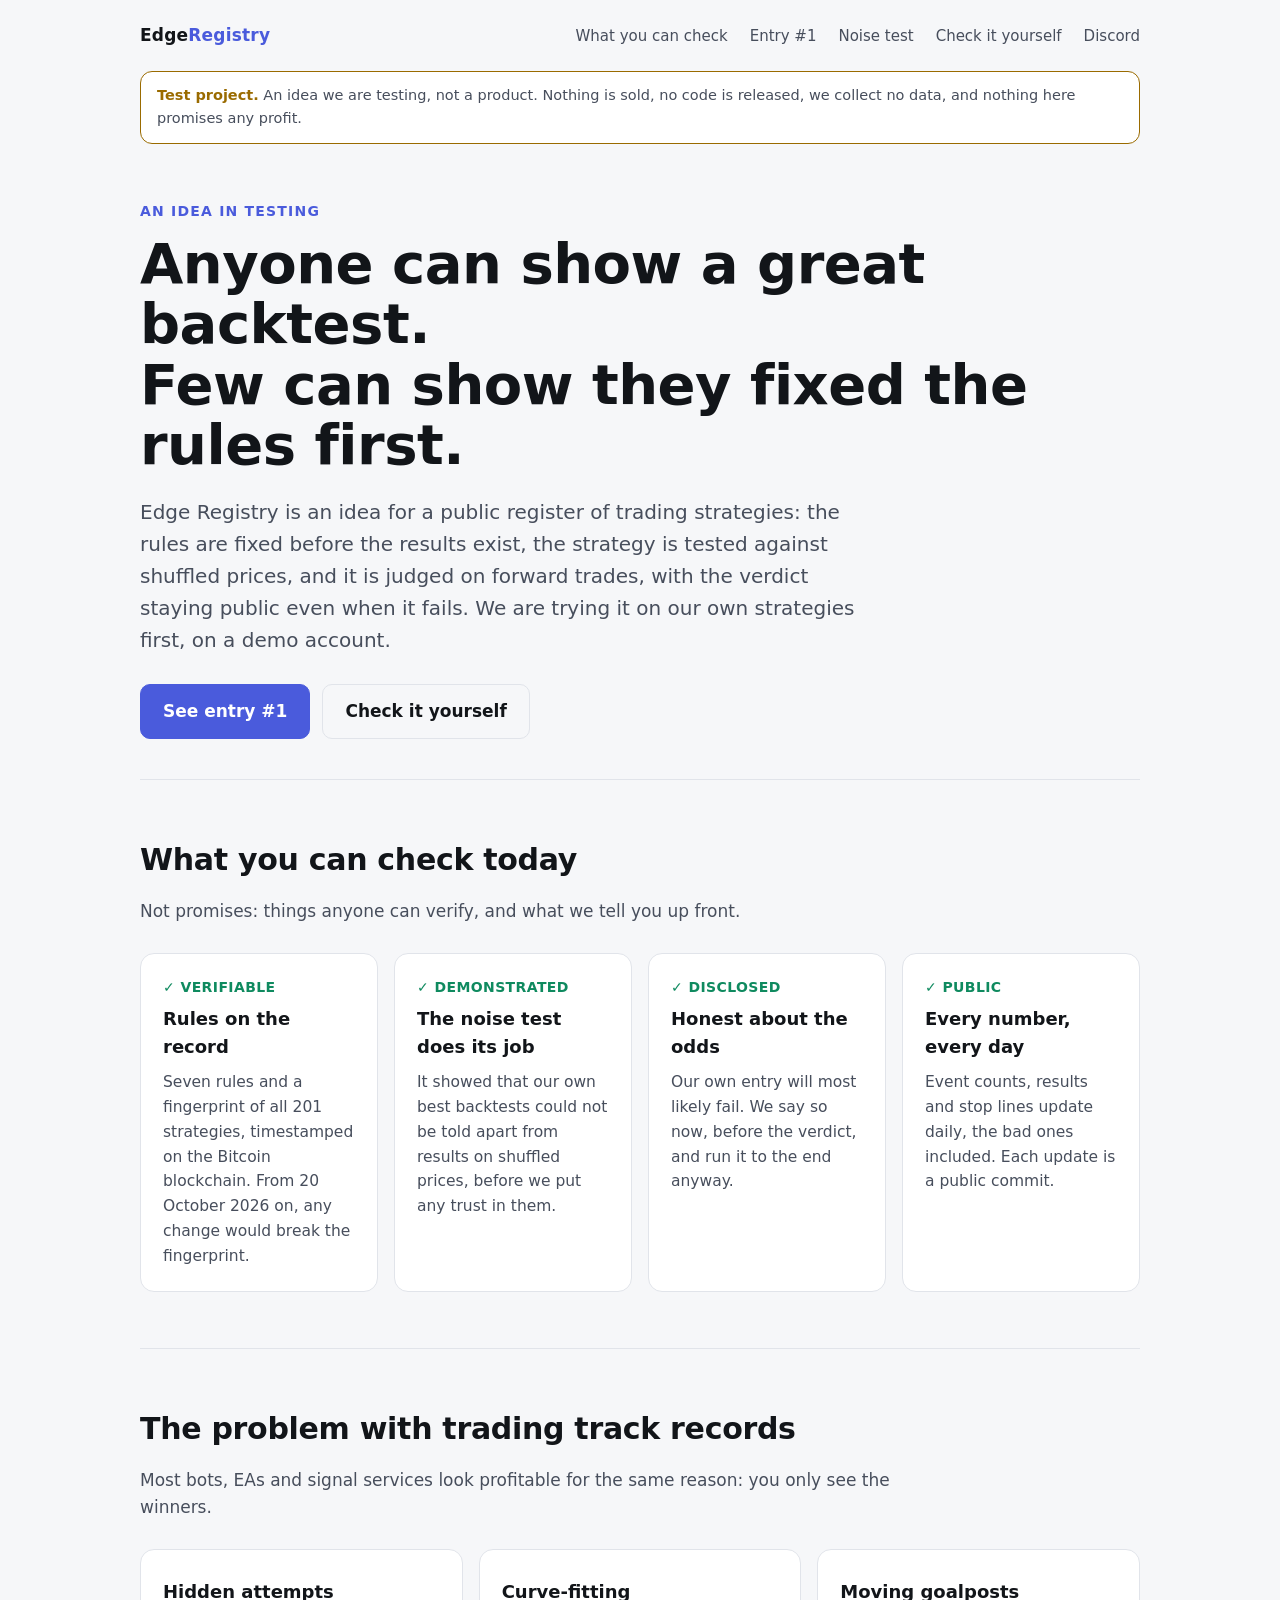
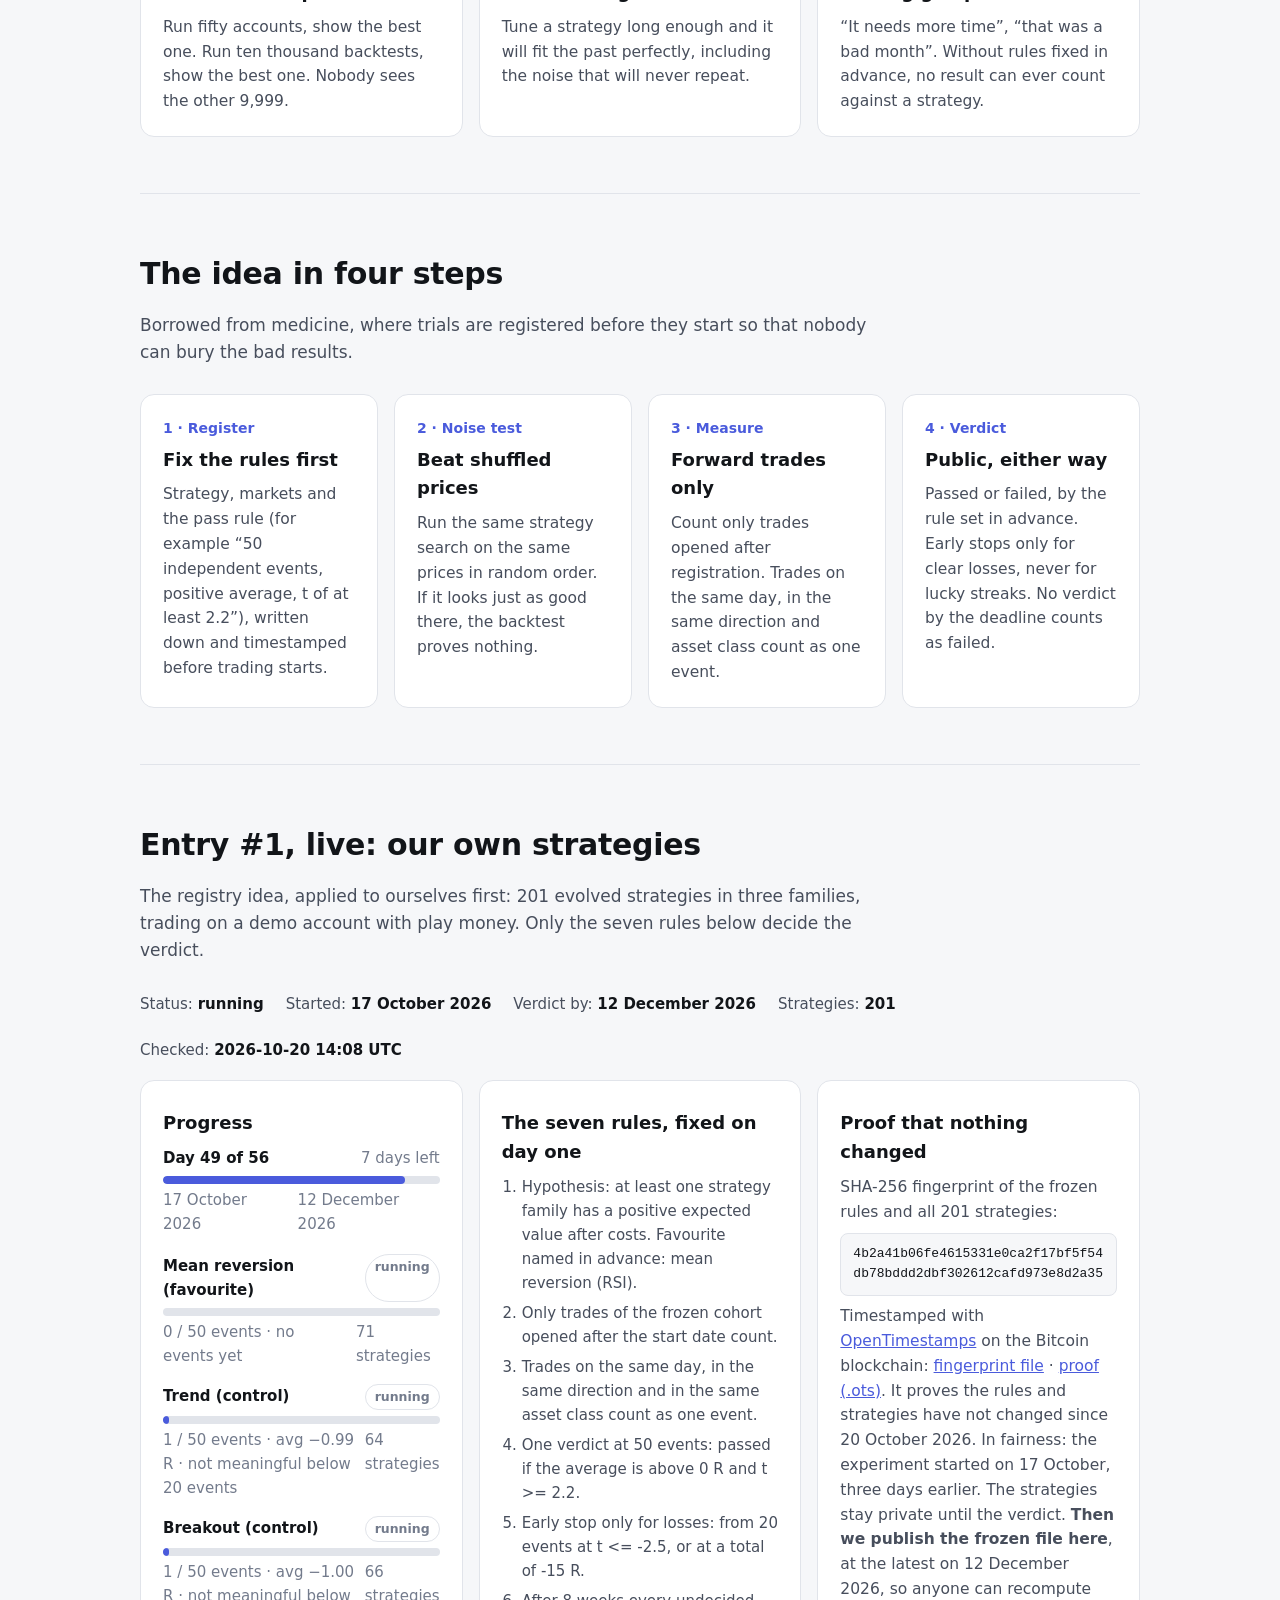
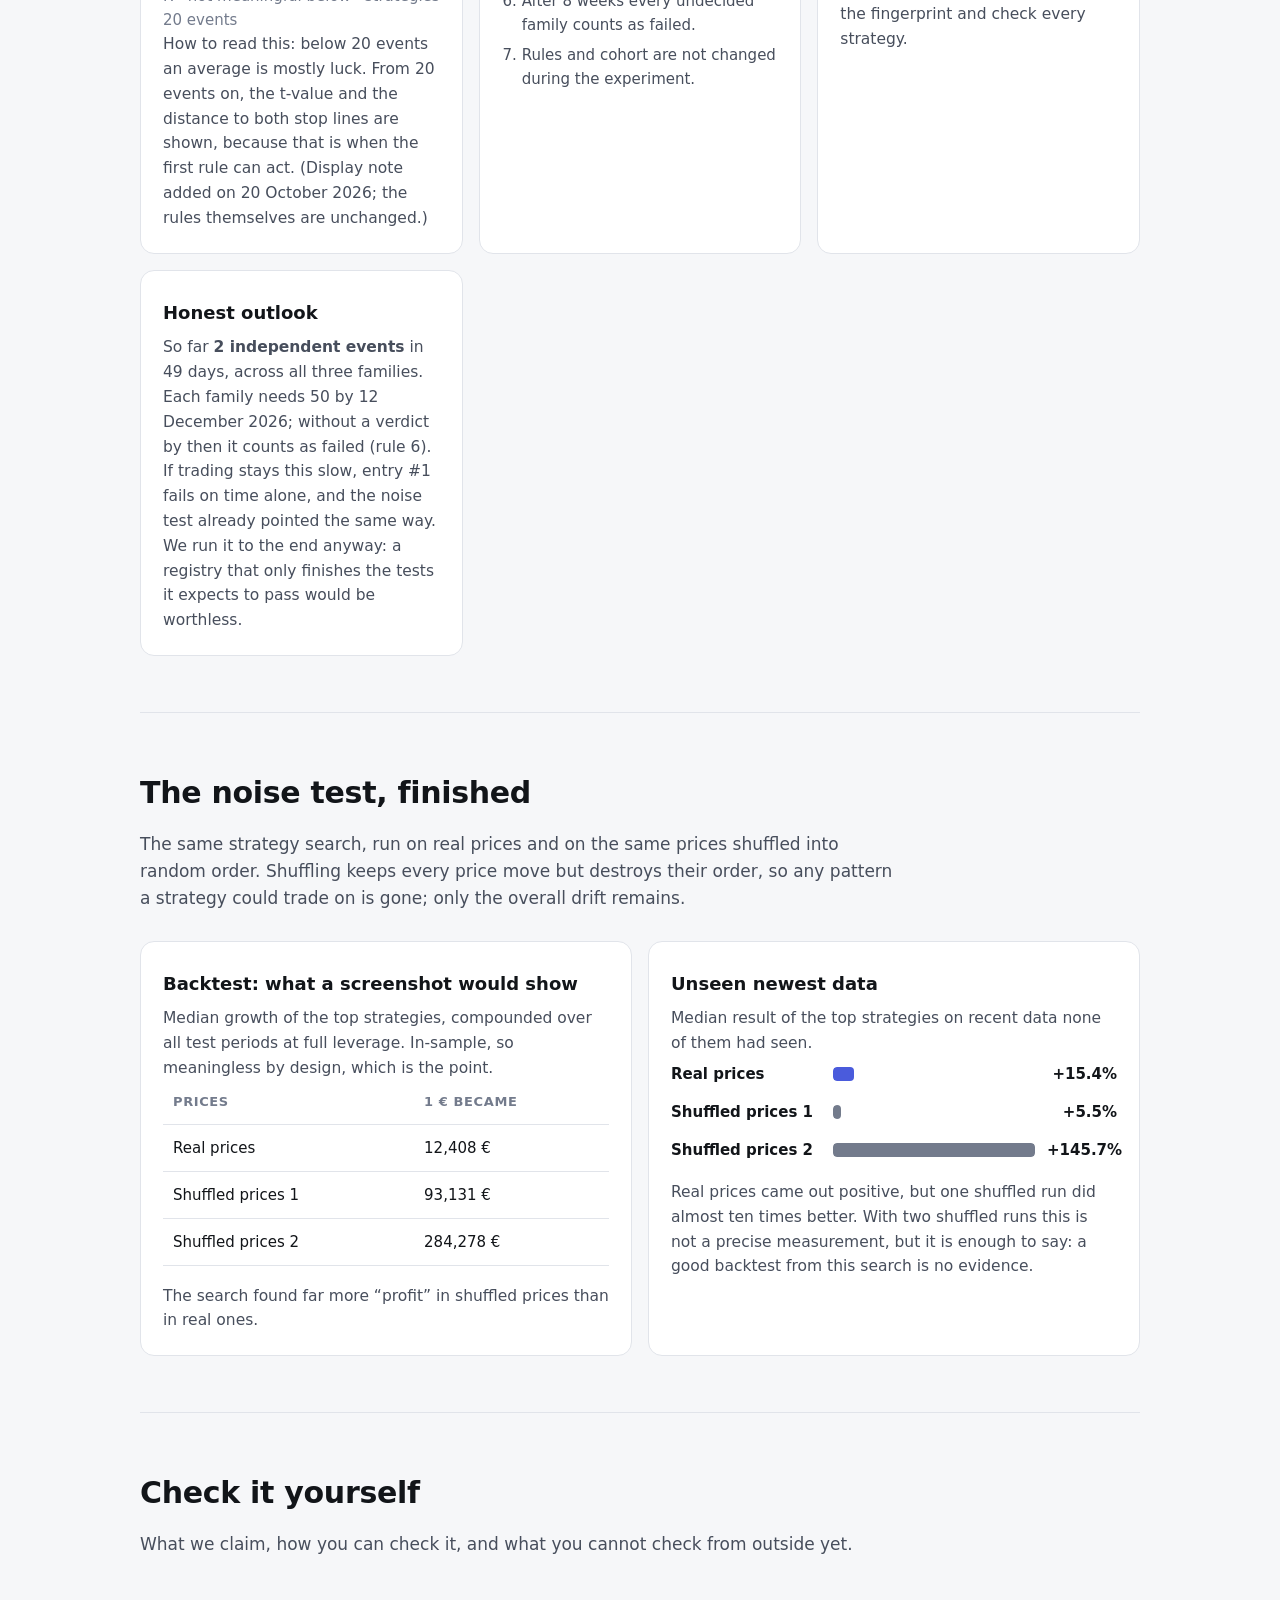
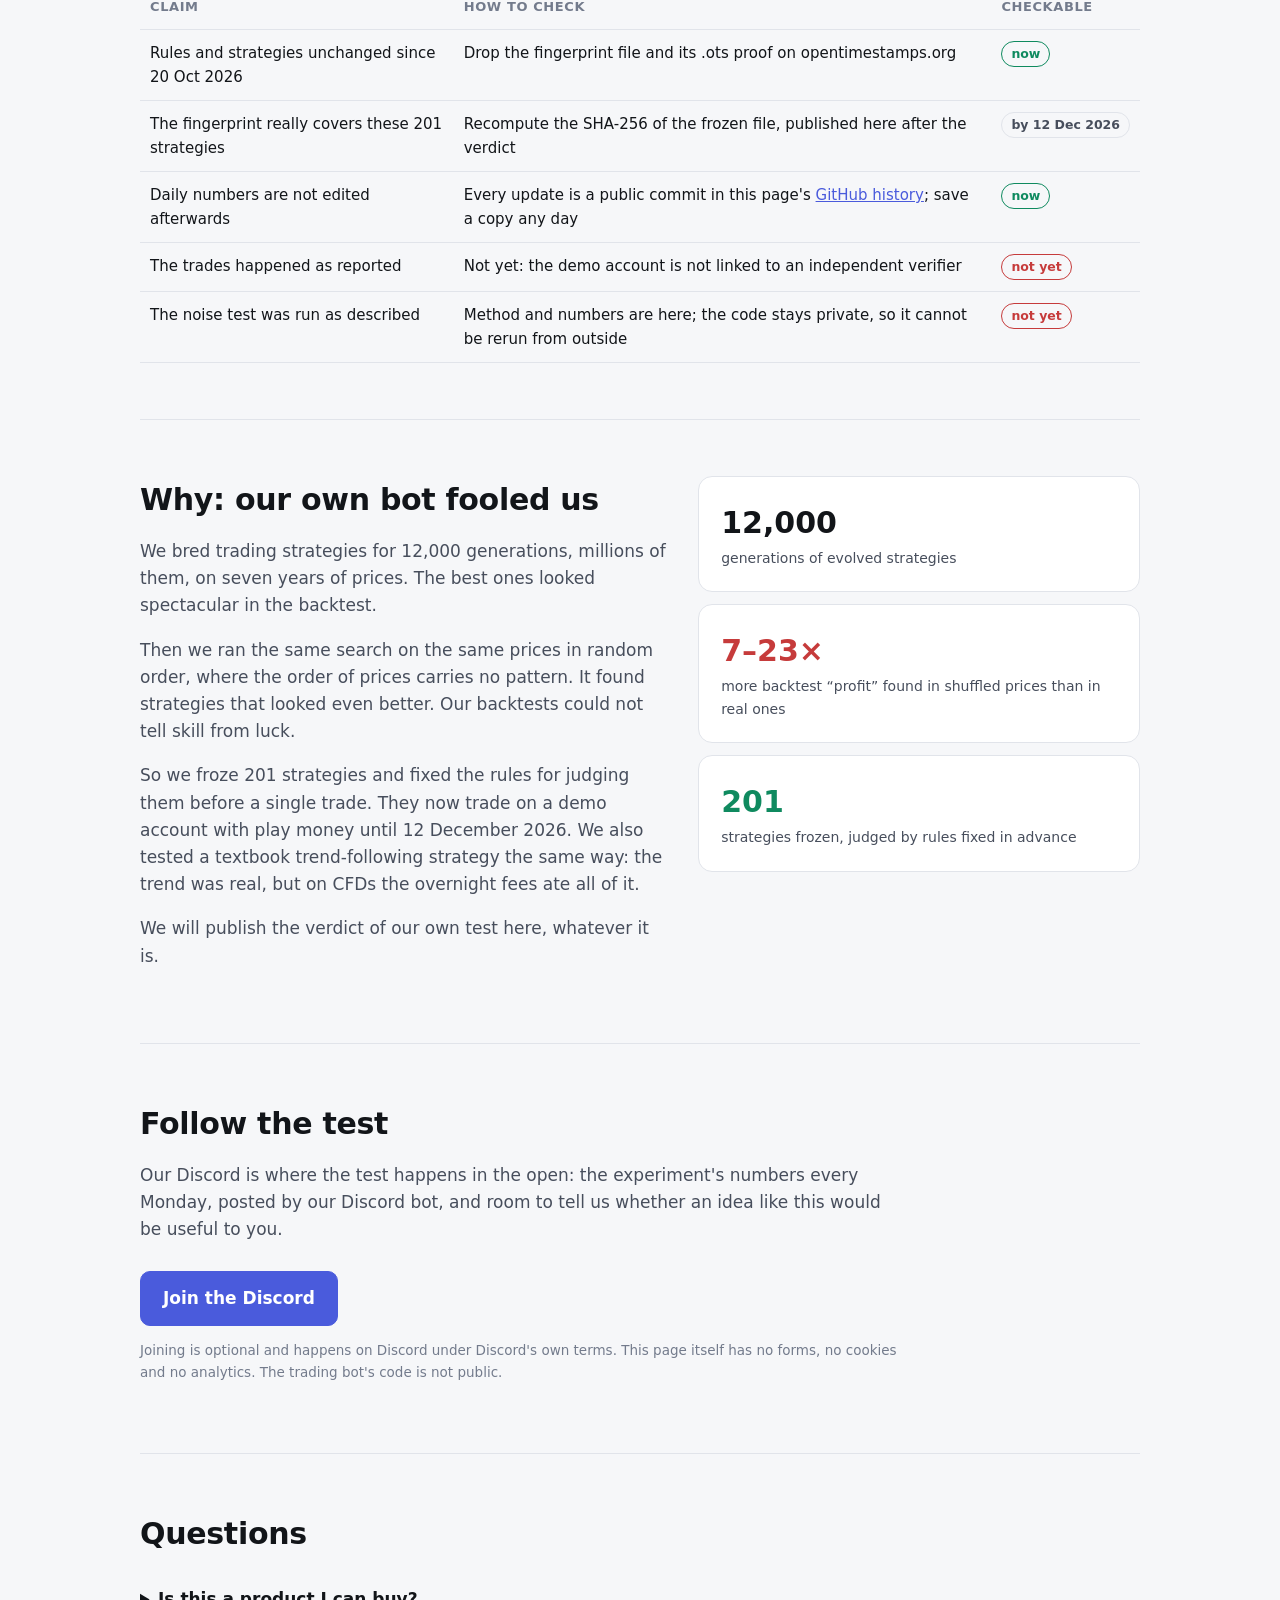
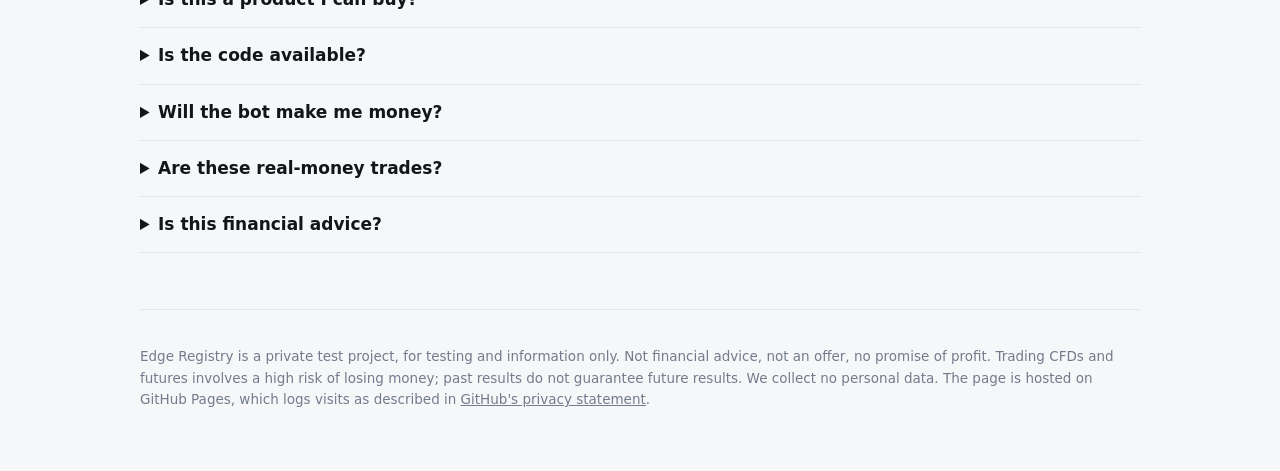
==== commit 5c65cbee: "Commit to publishing the frozen strategies after the verdict (by 12 Dec 2026) Co-Authored-By: Claude" ====
--- a/index.html
+++ b/index.html
@@ -141,8 +141,8 @@
           on the Bitcoin blockchain: <a href="proof/entry-1-fingerprint.txt" style="color:var(--accent)">fingerprint file</a> ·
           <a href="proof/entry-1-fingerprint.txt.ots" style="color:var(--accent)">proof (.ots)</a>.
           It proves the rules and strategies have not changed since 20 October 2026. In fairness: the experiment started on
-          17 October, three days earlier. The strategies stay private for now; revealing the frozen file would let anyone
-          recompute the fingerprint.</p></div>
+          17 October, three days earlier. The strategies stay private until the verdict. <b>Then we publish the frozen file here</b>,
+          at the latest on 12 December 2026, so anyone can recompute the fingerprint and check every strategy.</p></div>
       <div class="card"><h3>Honest outlook</h3><div id="outlook"><p>Loading…</p></div></div>
     </div>
   </section>
@@ -173,7 +173,7 @@
     <table>
       <tr><th>Claim</th><th>How to check</th><th>Checkable</th></tr>
       <tr><td>Rules and strategies unchanged since 20 Oct 2026</td><td>Drop the fingerprint file and its .ots proof on opentimestamps.org</td><td><span class="pill passed">now</span></td></tr>
-      <tr><td>The fingerprint really covers these 201 strategies</td><td>Recompute the SHA-256 of the frozen file</td><td><span class="pill">once revealed</span></td></tr>
+      <tr><td>The fingerprint really covers these 201 strategies</td><td>Recompute the SHA-256 of the frozen file, published here after the verdict</td><td><span class="pill">by 12 Dec 2026</span></td></tr>
       <tr><td>Daily numbers are not edited afterwards</td><td>Every update is a public commit in this page's <a href="https://github.com/Konsti700/edge-registry/commits" rel="noopener" style="color:var(--accent)">GitHub history</a>; save a copy any day</td><td><span class="pill passed">now</span></td></tr>
       <tr><td>The trades happened as reported</td><td>Not yet: the demo account is not linked to an independent verifier</td><td><span class="pill failed">not yet</span></td></tr>
       <tr><td>The noise test was run as described</td><td>Method and numbers are here; the code stays private, so it cannot be rerun from outside</td><td><span class="pill failed">not yet</span></td></tr>
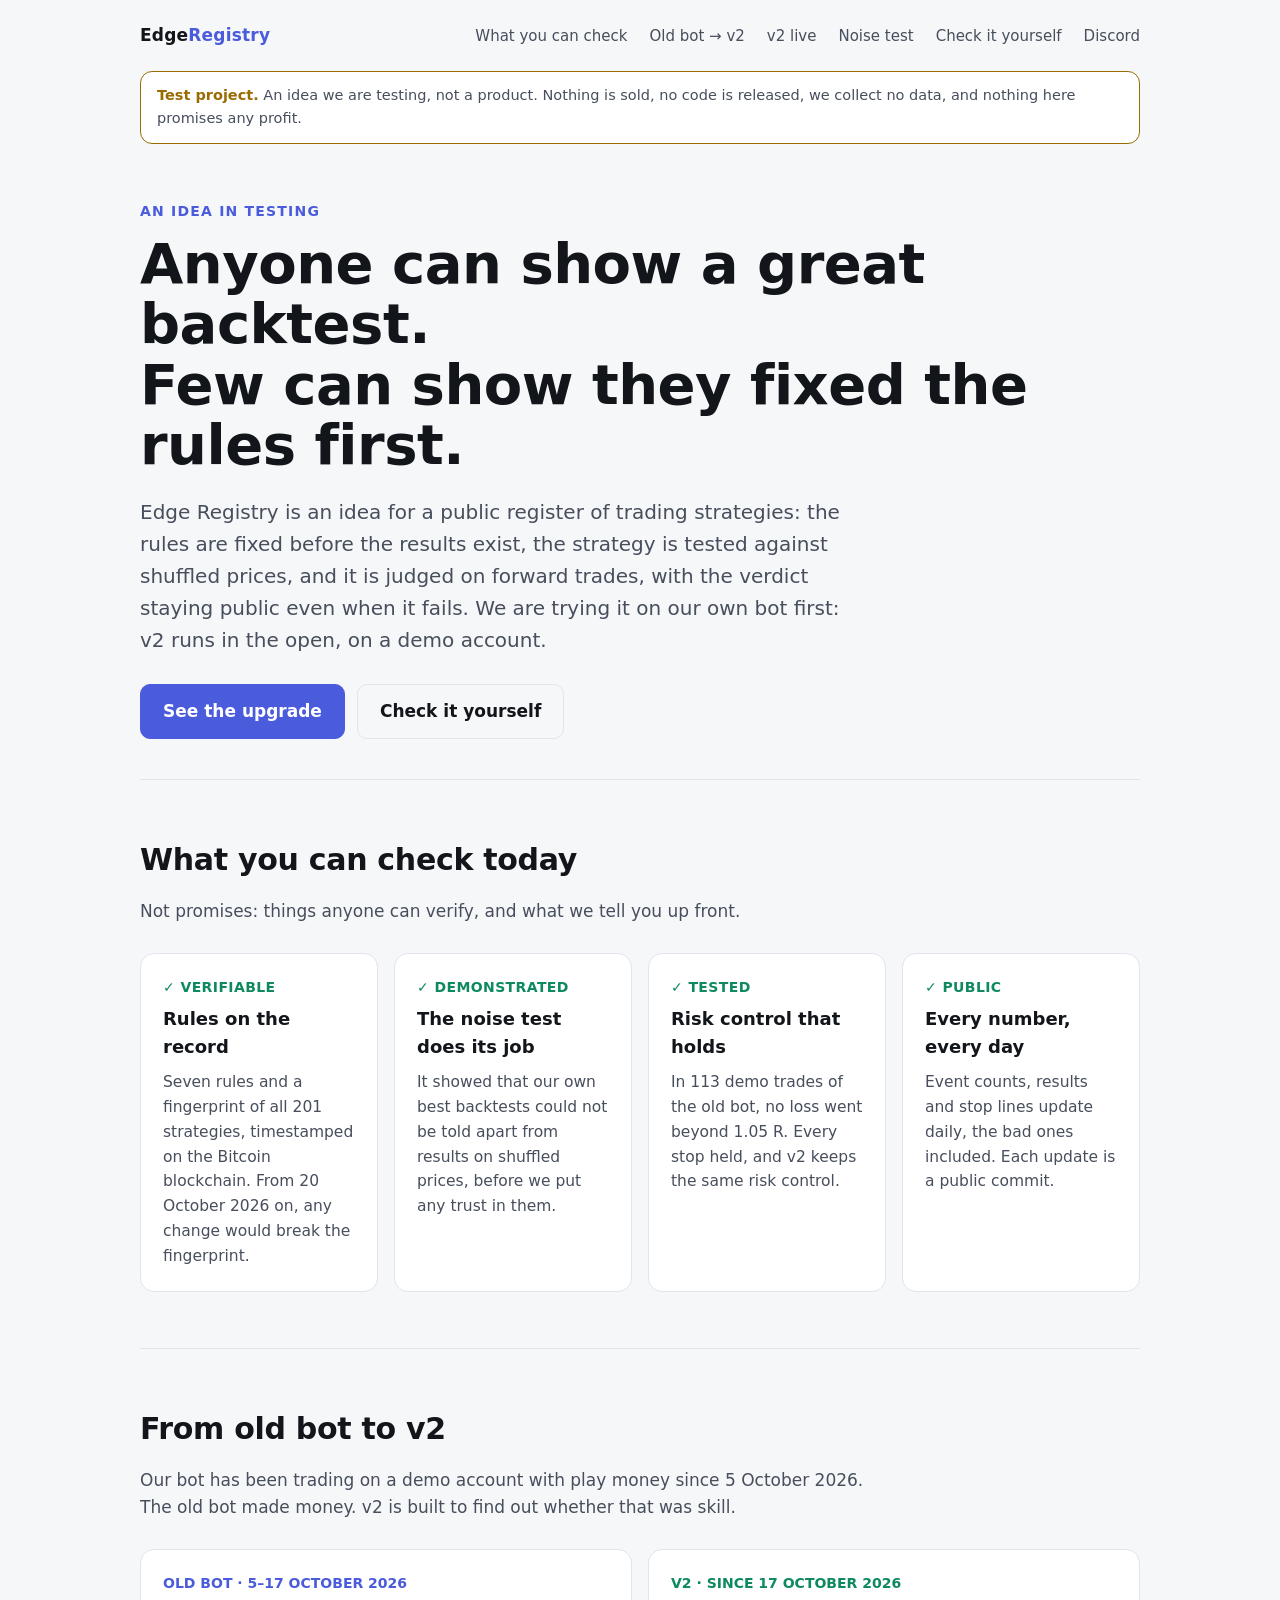
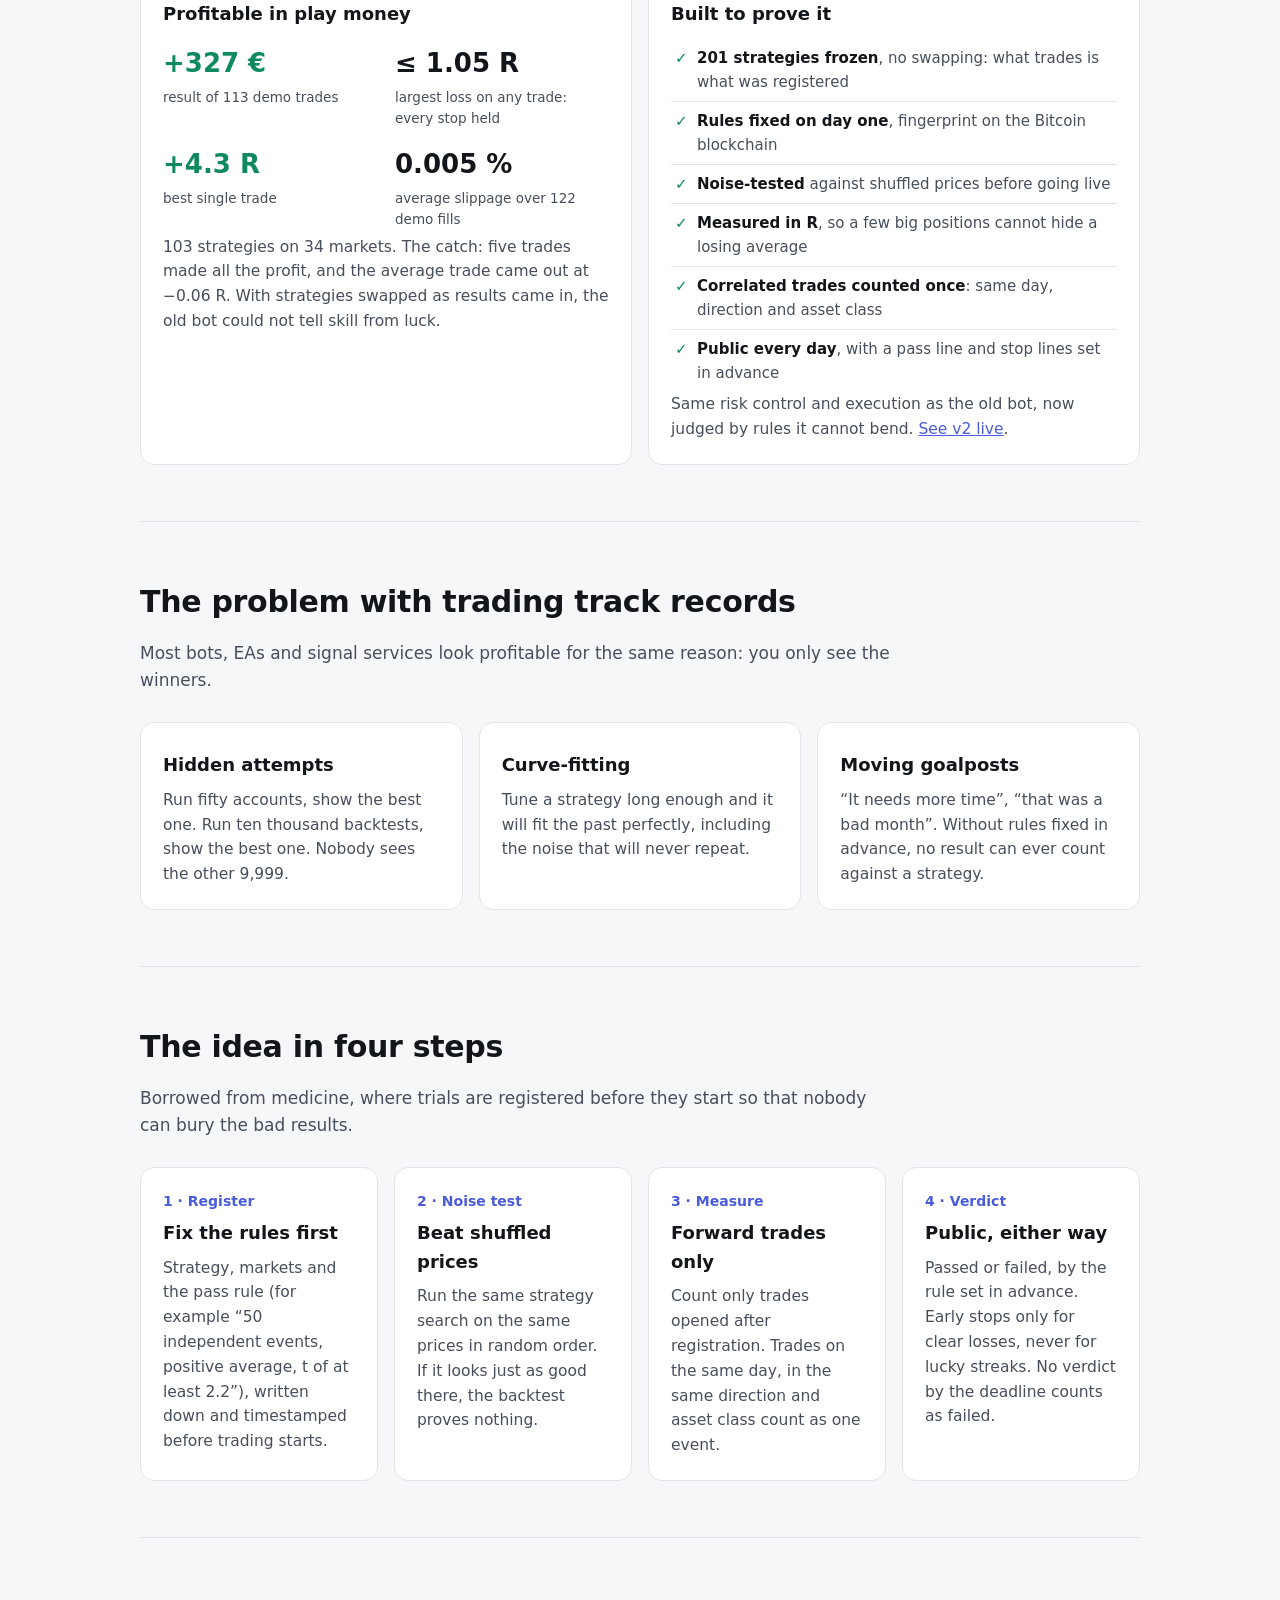
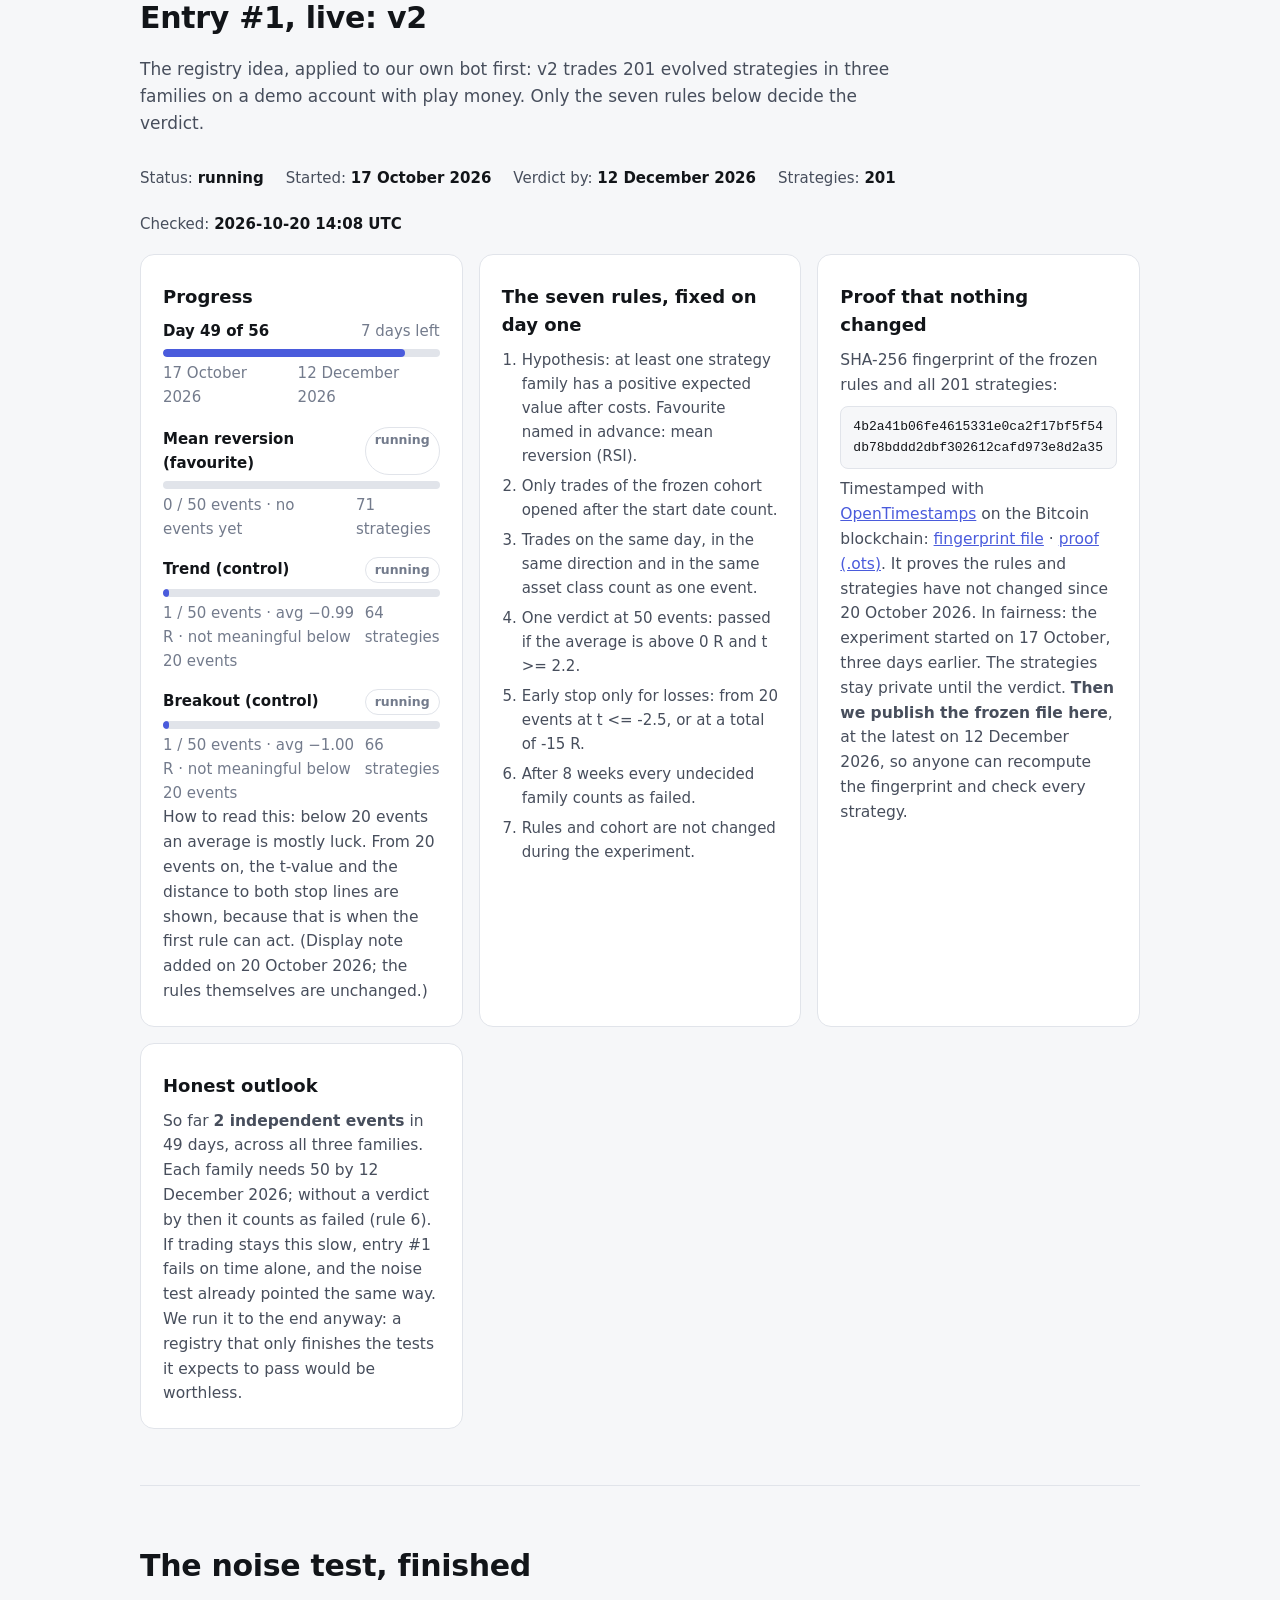
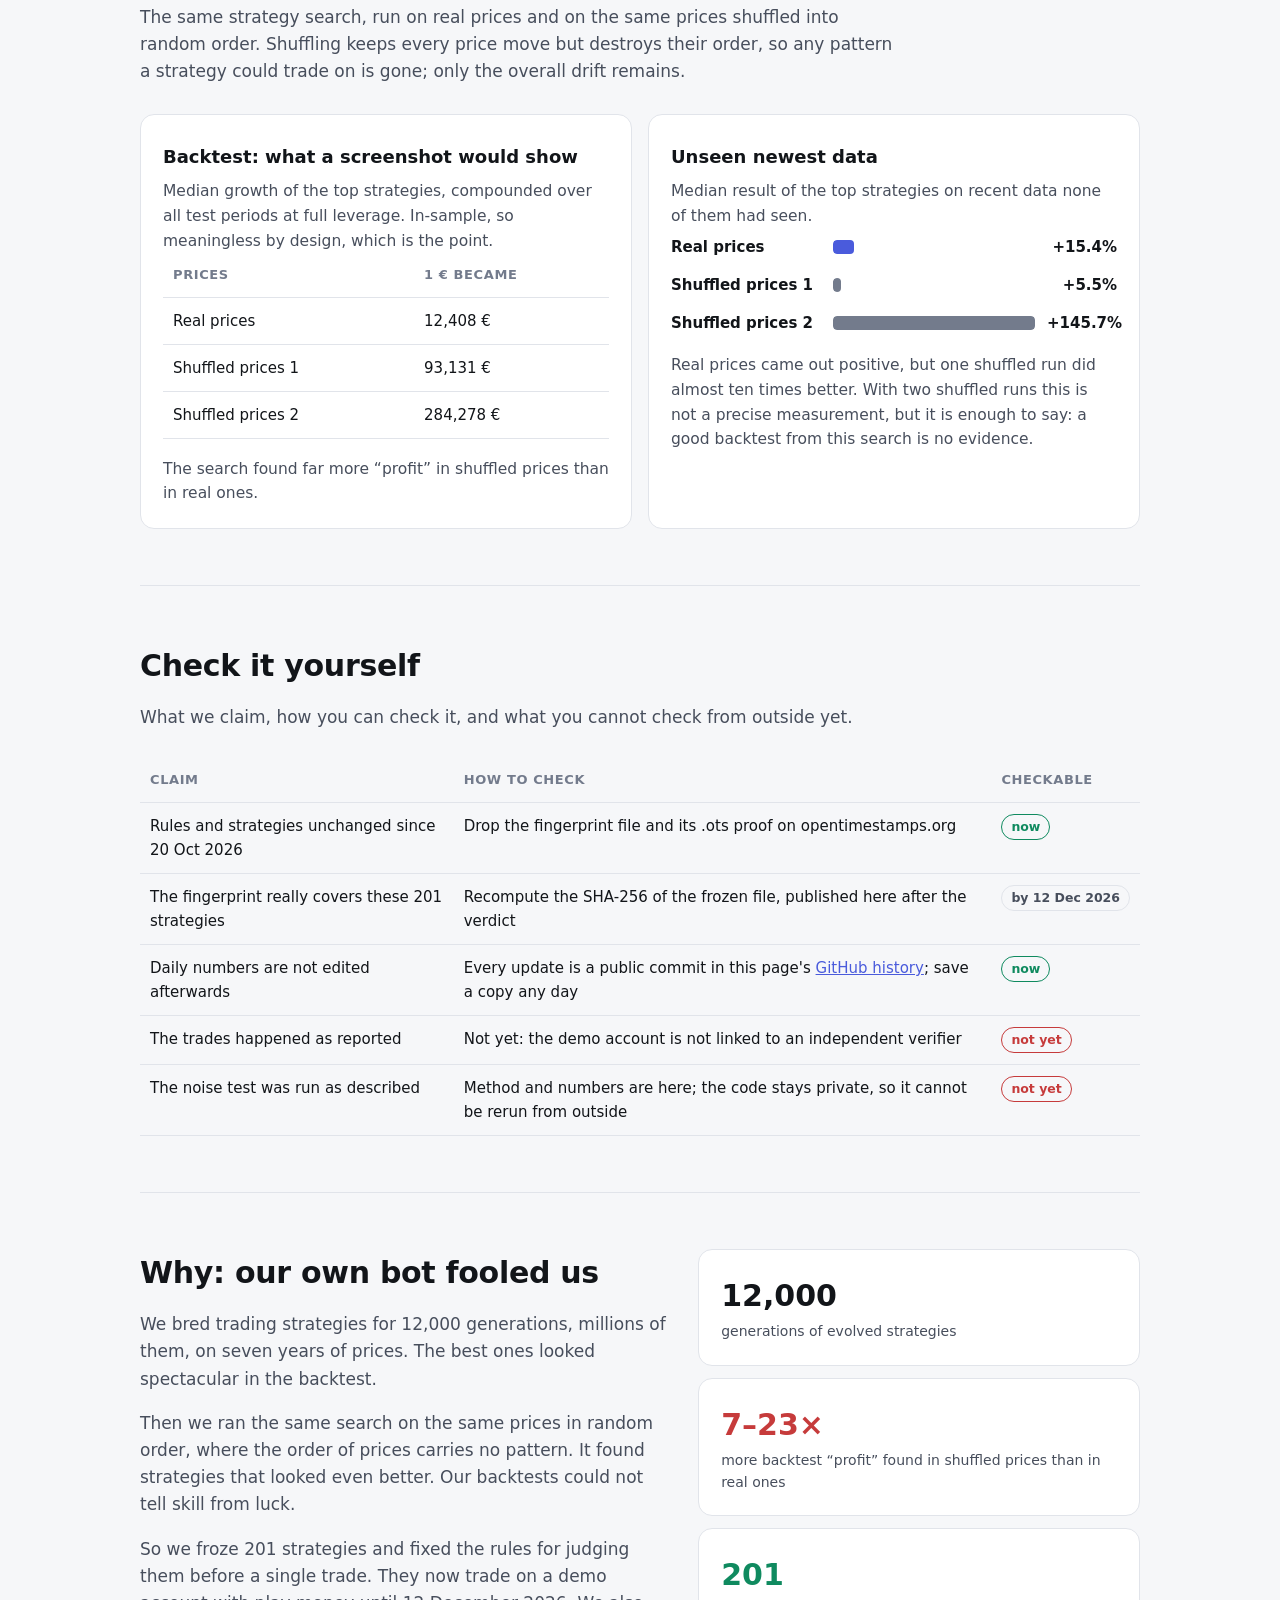
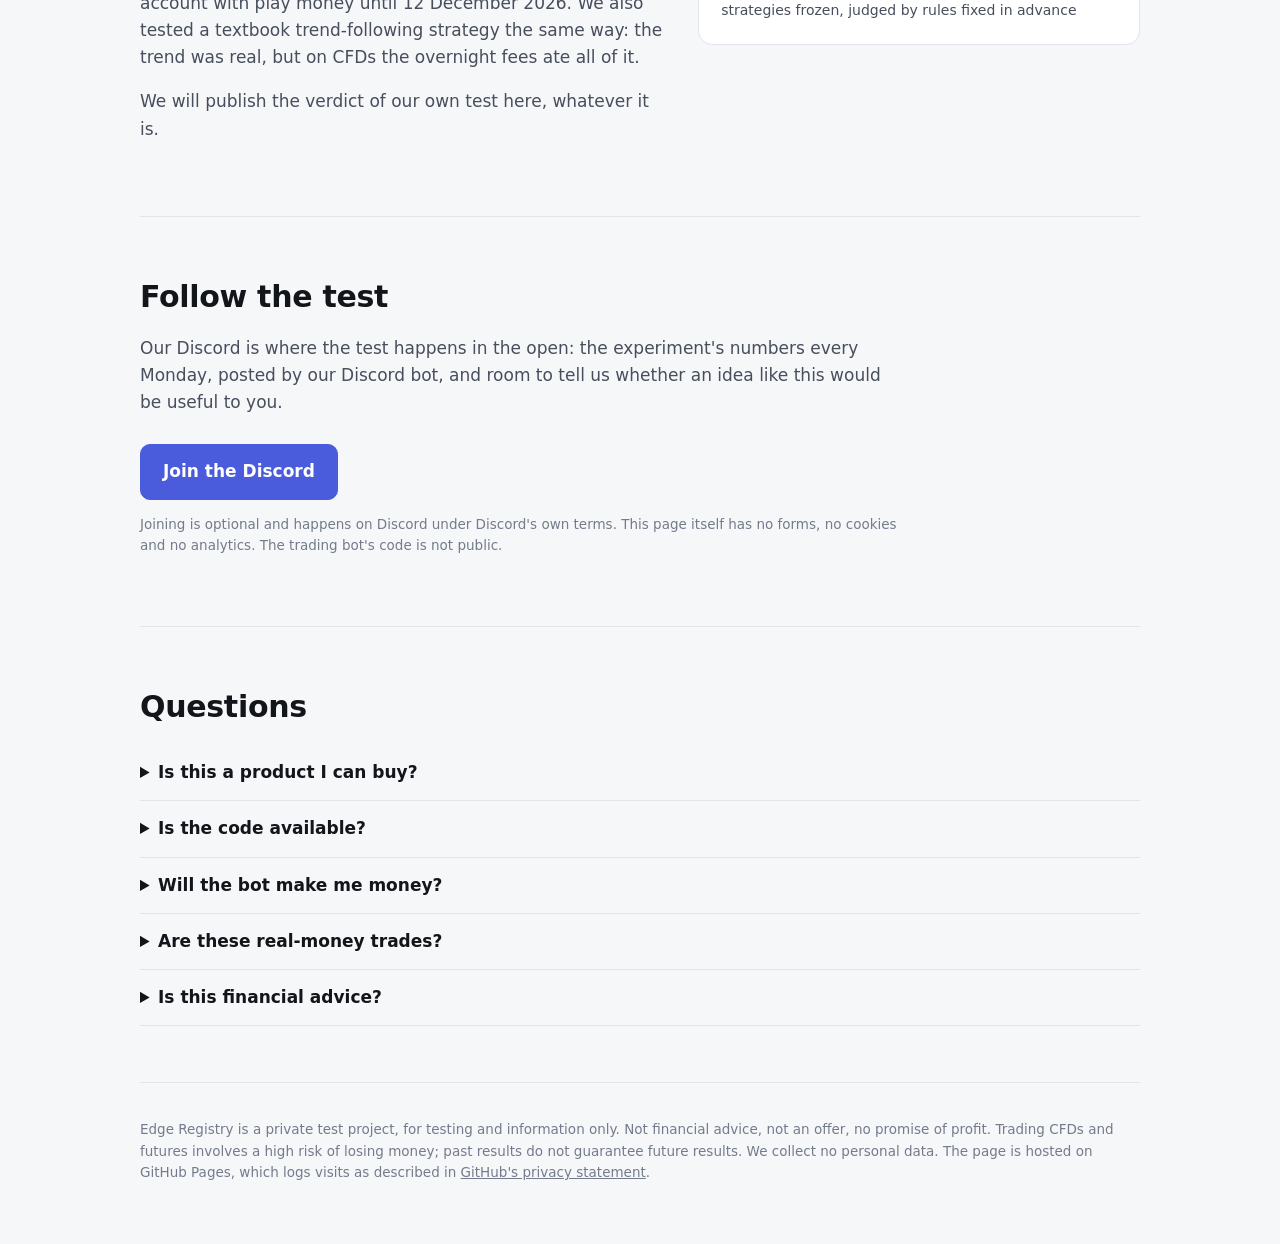
==== commit b2f9f583: "Add old bot vs v2 upgrade section with the old bot's demo results; lead with positives Co-Authored-B" ====
--- a/index.html
+++ b/index.html
@@ -50,6 +50,13 @@
 details { border-bottom: 1px solid var(--line); padding: 14px 0; } summary { cursor: pointer; font-weight: 600; }
 details p { color: var(--ink-2); margin: 10px 0 0; }
 footer { padding: 36px 0 60px; color: var(--muted); font-size: 13.5px; border-top: 1px solid var(--line); }
+.tiles { display: grid; grid-template-columns: 1fr 1fr; gap: 14px 18px; margin: 14px 0 4px; }
+.tiles .stat { font-size: 26px; } .tiles p { font-size: 13.5px; margin: 2px 0 0; }
+ul.ups { margin: 10px 0 0; padding-left: 0; list-style: none; color: var(--ink-2); font-size: 15px; }
+ul.ups li { padding: 7px 0 7px 26px; border-top: 1px solid var(--line); position: relative; }
+ul.ups li:first-child { border-top: 0; }
+ul.ups li::before { content: "✓"; position: absolute; left: 4px; color: var(--good); font-weight: 700; }
+ul.ups b { color: var(--ink); }
 .card .check { color: var(--good); font-weight: 700; font-size: 14px; letter-spacing: .4px; }
 .live { display: grid; gap: 16px; grid-template-columns: repeat(auto-fit, minmax(280px, 1fr)); }
 .meta { display: flex; gap: 22px; flex-wrap: wrap; color: var(--ink-2); font-size: 15px; margin-bottom: 18px; }
@@ -76,7 +83,7 @@
 <div class="wrap">
   <header>
     <div class="logo">Edge<span>Registry</span></div>
-    <nav><a href="#proof">What you can check</a><a href="#entry">Entry #1</a><a href="#noise">Noise test</a><a href="#check">Check it yourself</a><a href="#follow">Discord</a></nav>
+    <nav><a href="#proof">What you can check</a><a href="#upgrade">Old bot → v2</a><a href="#entry">v2 live</a><a href="#noise">Noise test</a><a href="#check">Check it yourself</a><a href="#follow">Discord</a></nav>
   </header>
 
   <div class="notice"><b>Test project.</b> An idea we are testing, not a product. Nothing is sold, no code is released,
@@ -87,8 +94,8 @@
     <h1>Anyone can show a great backtest.<br>Few can show they fixed the rules first.</h1>
     <p class="lead">Edge Registry is an idea for a public register of trading strategies: the rules are fixed before the
       results exist, the strategy is tested against shuffled prices, and it is judged on forward trades, with the verdict
-      staying public even when it fails. We are trying it on our own strategies first, on a demo account.</p>
-    <div class="cta"><a class="btn primary" href="#entry">See entry #1</a><a class="btn" href="#check">Check it yourself</a></div>
+      staying public even when it fails. We are trying it on our own bot first: v2 runs in the open, on a demo account.</p>
+    <div class="cta"><a class="btn primary" href="#upgrade">See the upgrade</a><a class="btn" href="#check">Check it yourself</a></div>
   </div>
 
   <section id="proof">
@@ -97,8 +104,36 @@
     <div class="grid">
       <div class="card"><div class="check">✓ VERIFIABLE</div><h3>Rules on the record</h3><p>Seven rules and a fingerprint of all 201 strategies, timestamped on the Bitcoin blockchain. From 20 October 2026 on, any change would break the fingerprint.</p></div>
       <div class="card"><div class="check">✓ DEMONSTRATED</div><h3>The noise test does its job</h3><p>It showed that our own best backtests could not be told apart from results on shuffled prices, before we put any trust in them.</p></div>
-      <div class="card"><div class="check">✓ DISCLOSED</div><h3>Honest about the odds</h3><p>Our own entry will most likely fail. We say so now, before the verdict, and run it to the end anyway.</p></div>
+      <div class="card"><div class="check">✓ TESTED</div><h3>Risk control that holds</h3><p>In 113 demo trades of the old bot, no loss went beyond 1.05 R. Every stop held, and v2 keeps the same risk control.</p></div>
       <div class="card"><div class="check">✓ PUBLIC</div><h3>Every number, every day</h3><p>Event counts, results and stop lines update daily, the bad ones included. Each update is a public commit.</p></div>
+    </div>
+  </section>
+
+  <section id="upgrade">
+    <h2>From old bot to v2</h2>
+    <p class="sub">Our bot has been trading on a demo account with play money since 5 October 2026. The old bot made money.
+      v2 is built to find out whether that was skill.</p>
+    <div class="live">
+      <div class="card"><div class="step">OLD BOT · 5–17 OCTOBER 2026</div><h3>Profitable in play money</h3>
+        <div class="tiles">
+          <div><div class="stat good">+327 €</div><p>result of 113 demo trades</p></div>
+          <div><div class="stat">≤ 1.05 R</div><p>largest loss on any trade: every stop held</p></div>
+          <div><div class="stat good">+4.3 R</div><p>best single trade</p></div>
+          <div><div class="stat">0.005 %</div><p>average slippage over 122 demo fills</p></div>
+        </div>
+        <p class="fine">103 strategies on 34 markets. The catch: five trades made all the profit, and the average trade
+          came out at −0.06 R. With strategies swapped as results came in, the old bot could not tell skill from luck.</p></div>
+      <div class="card"><div class="step" style="color:var(--good)">V2 · SINCE 17 OCTOBER 2026</div><h3>Built to prove it</h3>
+        <ul class="ups">
+          <li><b>201 strategies frozen</b>, no swapping: what trades is what was registered</li>
+          <li><b>Rules fixed on day one</b>, fingerprint on the Bitcoin blockchain</li>
+          <li><b>Noise-tested</b> against shuffled prices before going live</li>
+          <li><b>Measured in R</b>, so a few big positions cannot hide a losing average</li>
+          <li><b>Correlated trades counted once</b>: same day, direction and asset class</li>
+          <li><b>Public every day</b>, with a pass line and stop lines set in advance</li>
+        </ul>
+        <p class="fine">Same risk control and execution as the old bot, now judged by rules it cannot bend.
+          <a href="#entry" style="color:var(--accent)">See v2 live</a>.</p></div>
     </div>
   </section>
 
@@ -124,9 +159,9 @@
   </section>
 
   <section id="entry">
-    <h2>Entry #1, live: our own strategies</h2>
-    <p class="sub">The registry idea, applied to ourselves first: 201 evolved strategies in three families, trading on a demo
-      account with play money. Only the seven rules below decide the verdict.</p>
+    <h2>Entry #1, live: v2</h2>
+    <p class="sub">The registry idea, applied to our own bot first: v2 trades 201 evolved strategies in three families on a
+      demo account with play money. Only the seven rules below decide the verdict.</p>
     <div class="meta" id="entry-meta">Loading the live status…</div>
     <div class="live">
       <div class="card"><h3>Progress</h3><div id="timeline"><p>Loading…</p></div><div id="families"></div>
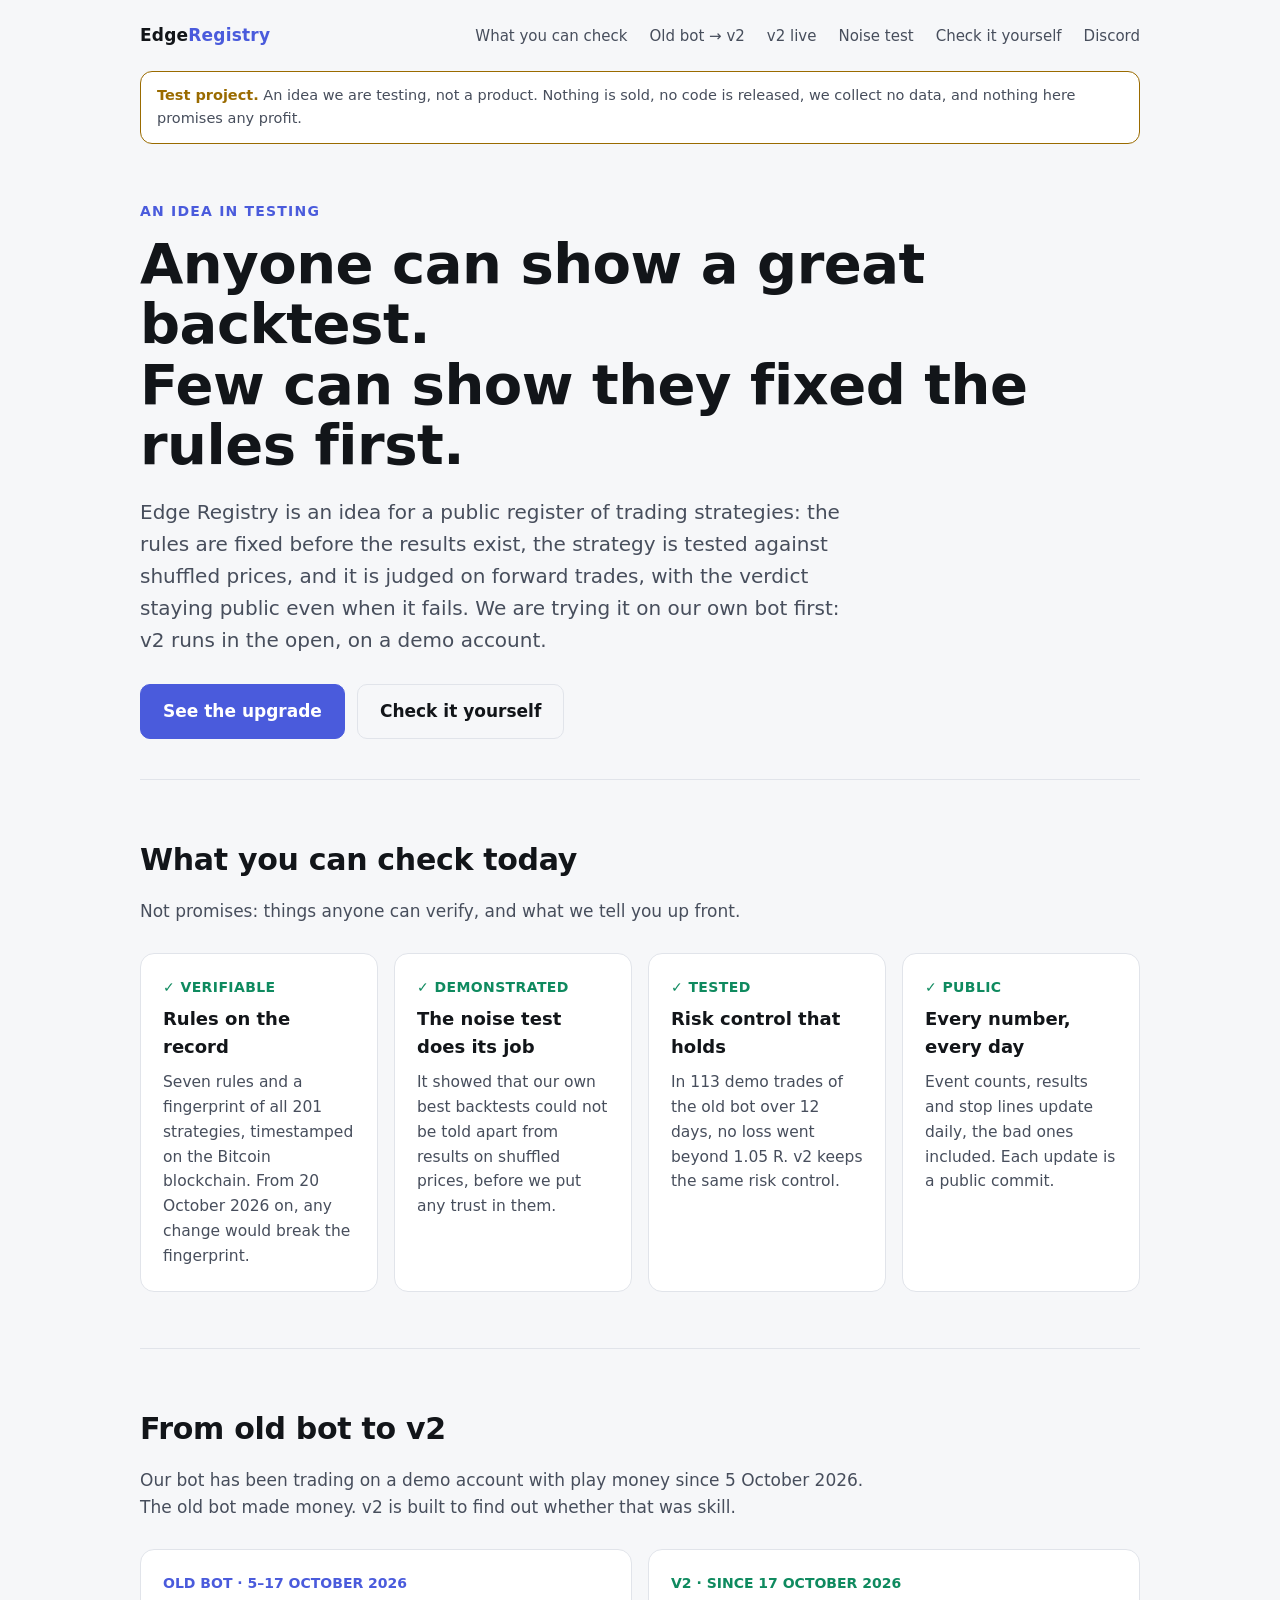
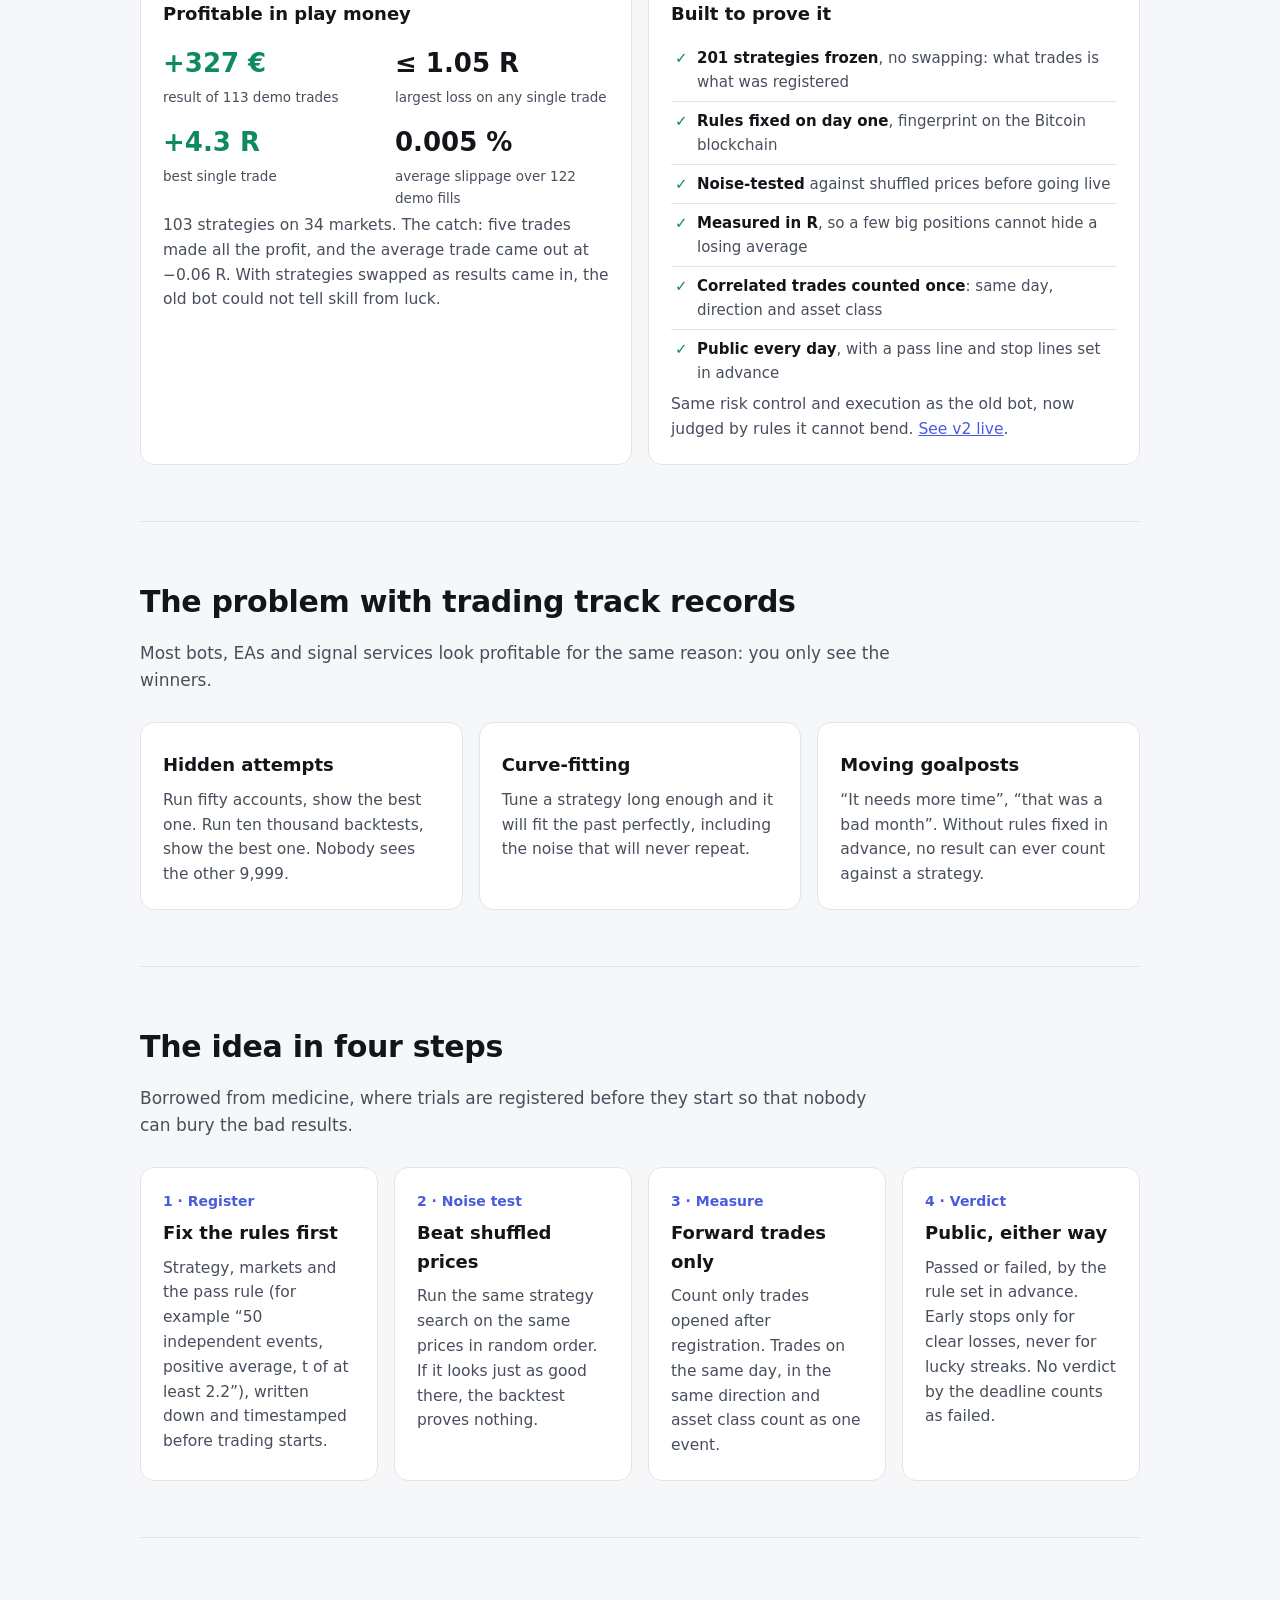
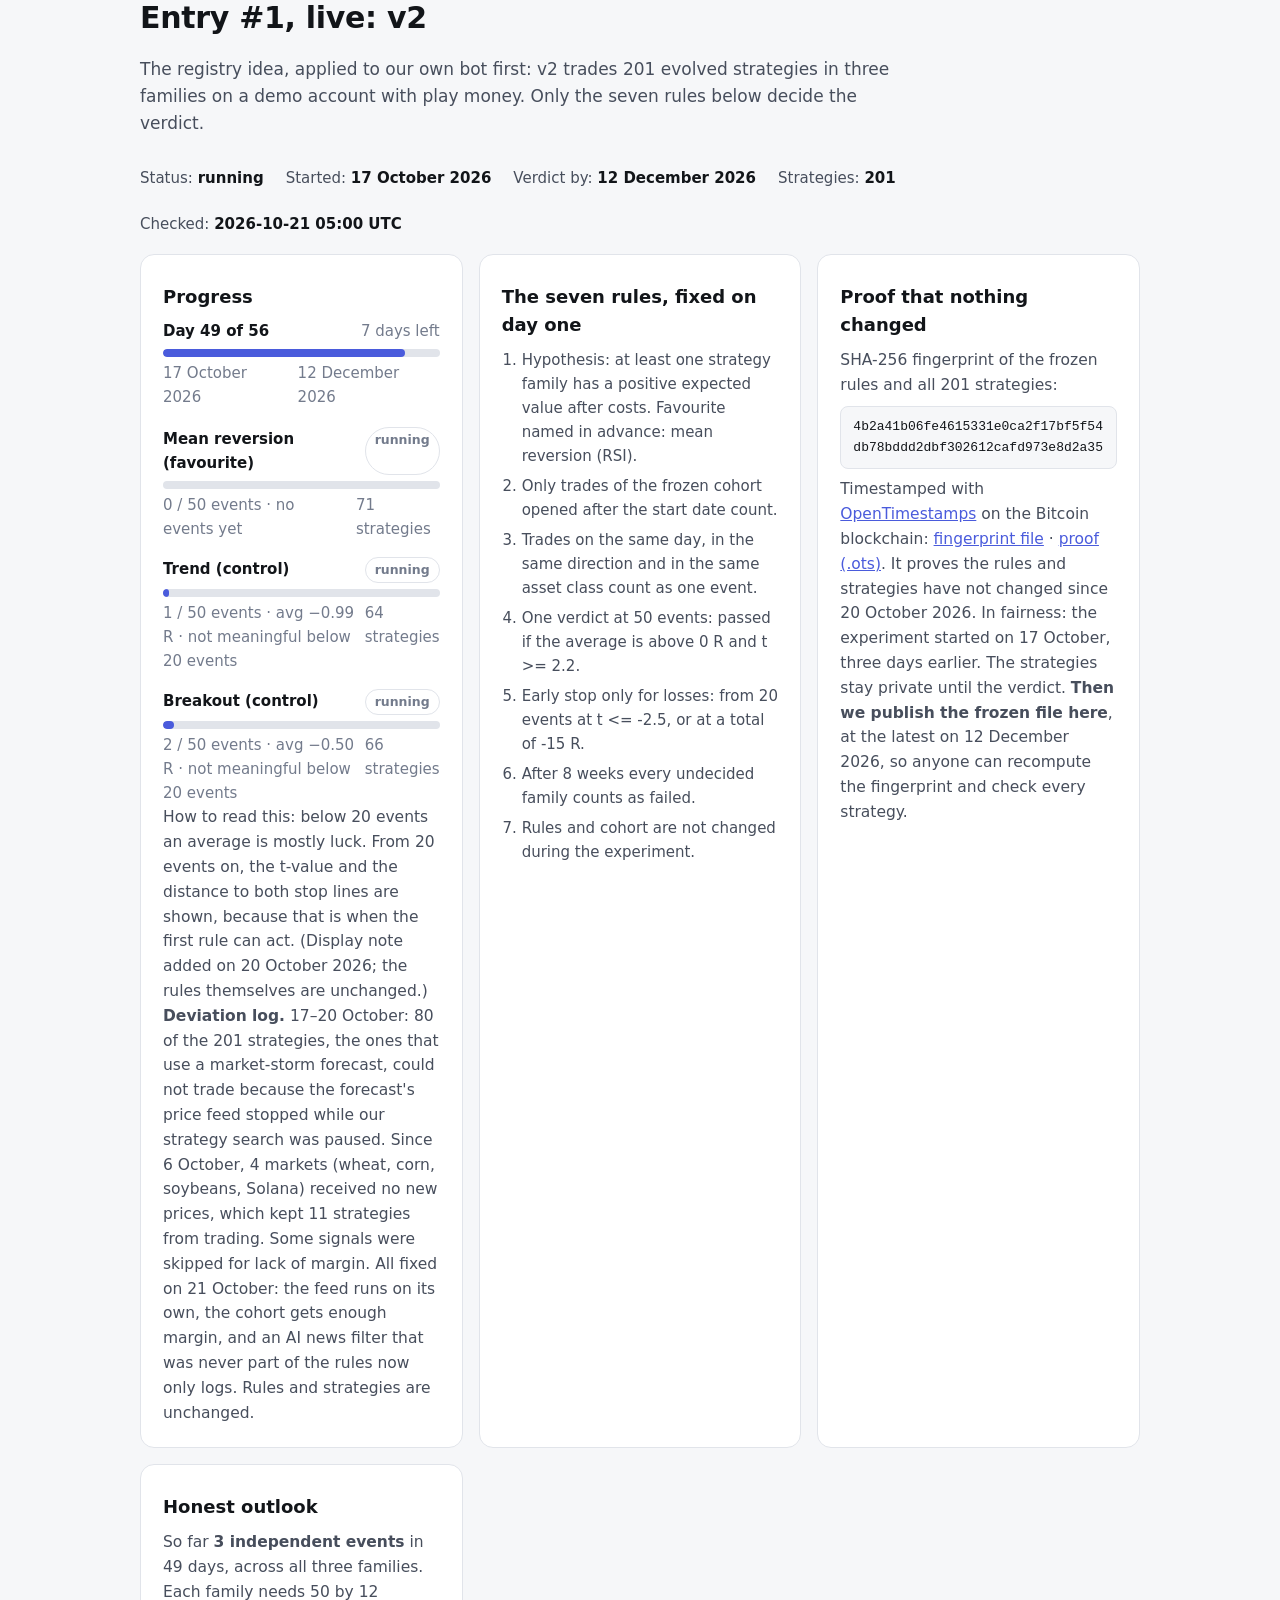
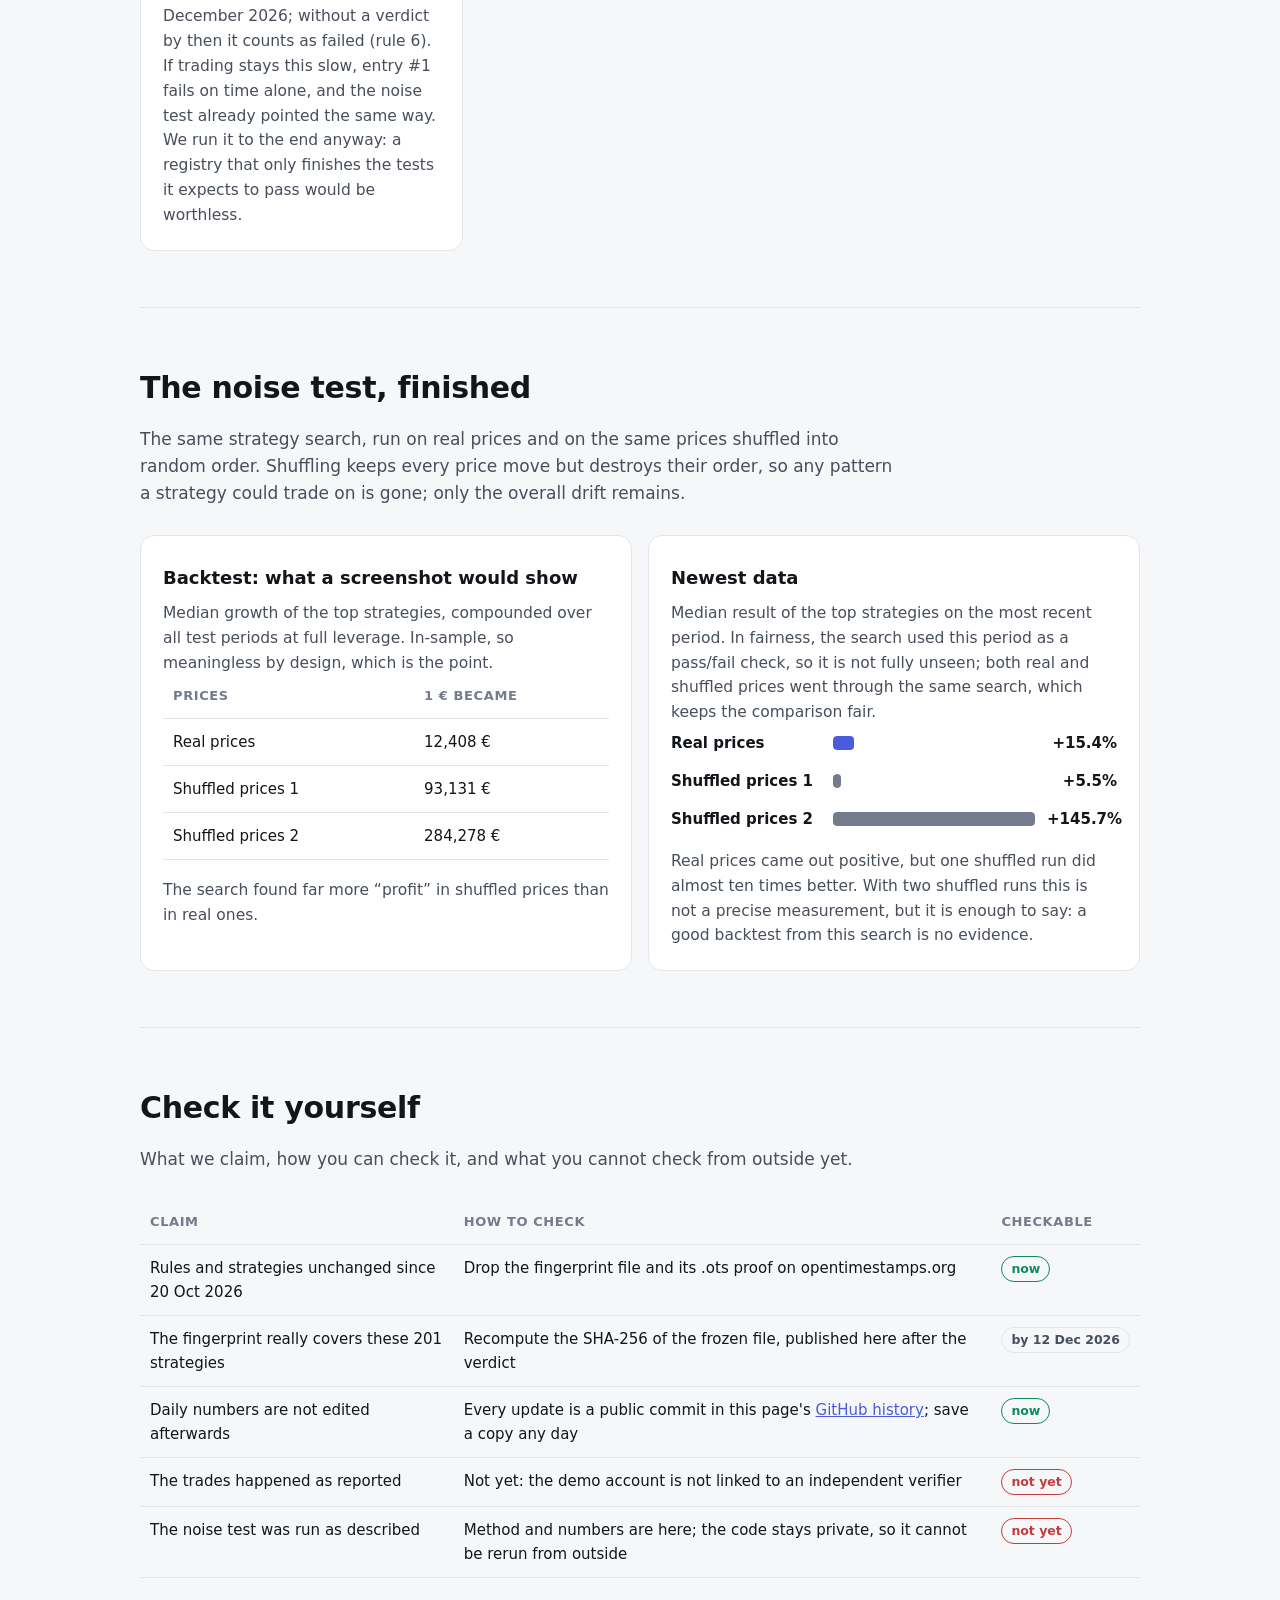
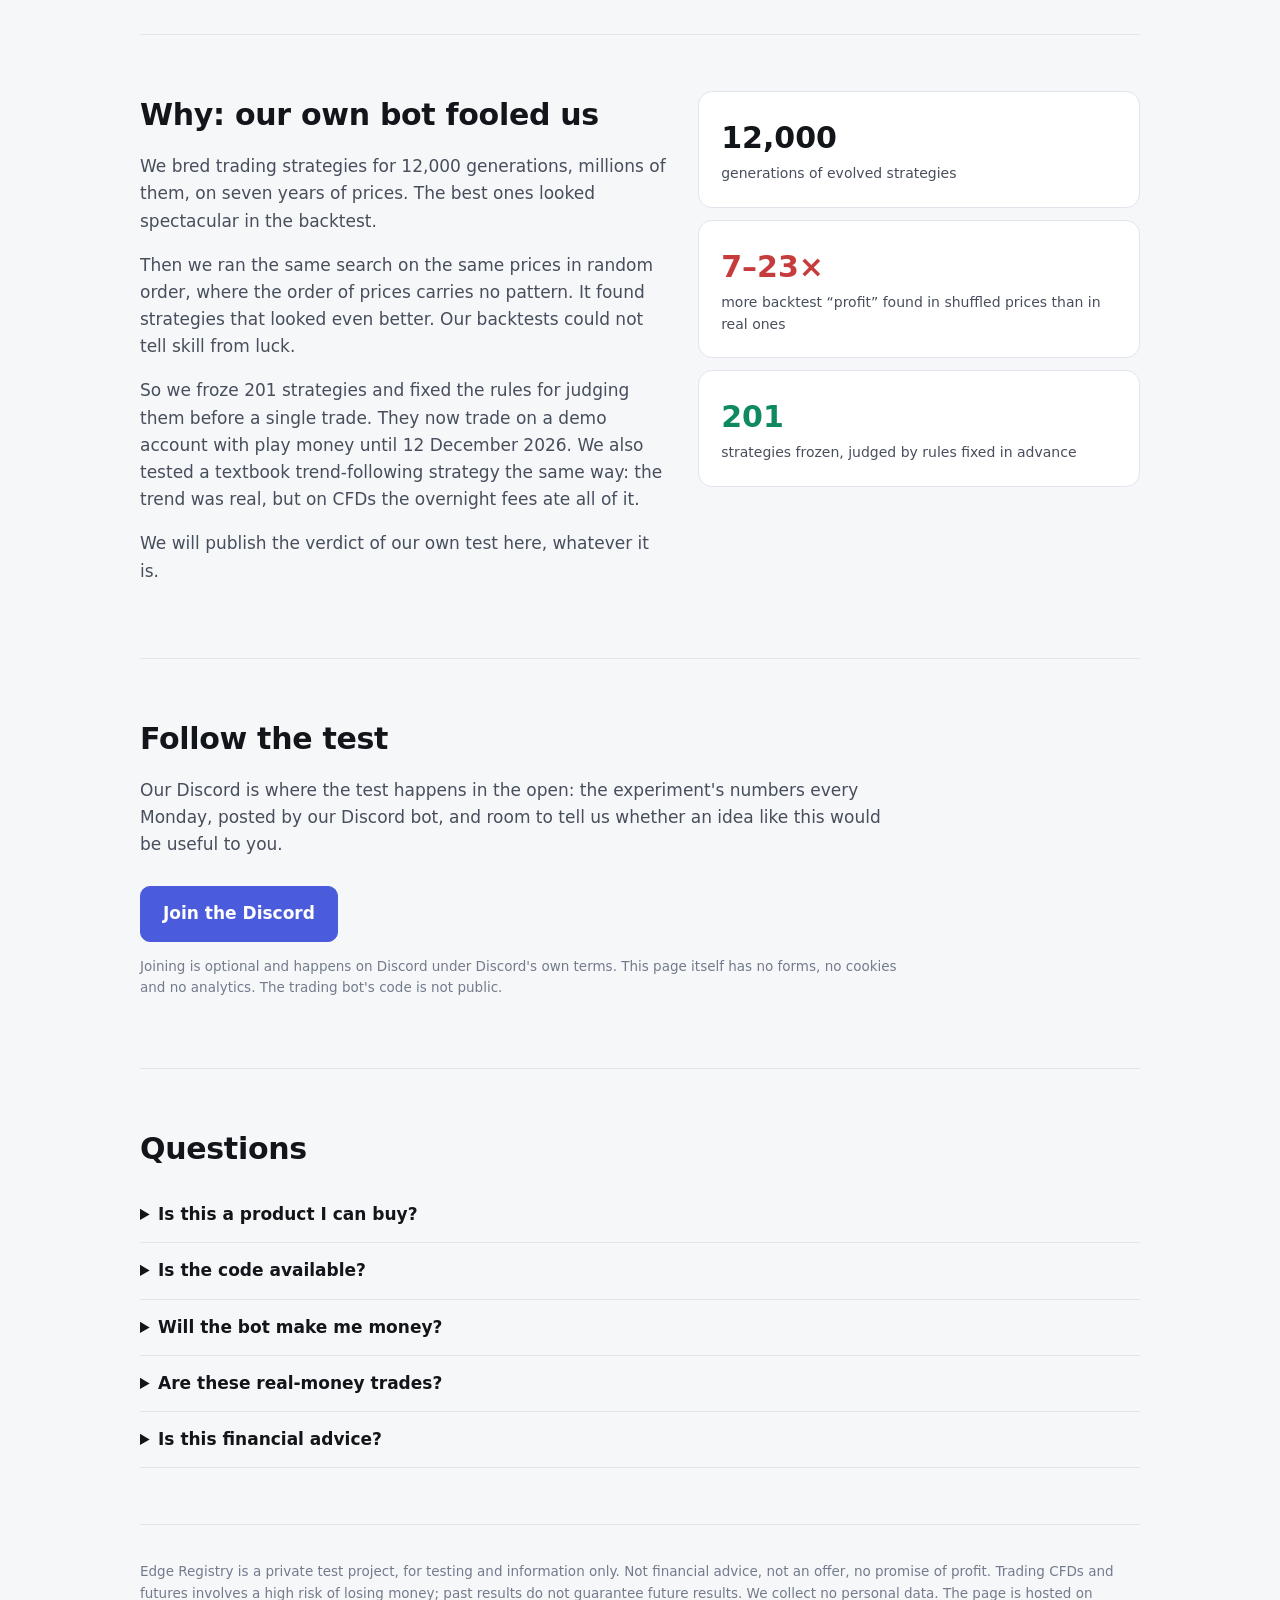
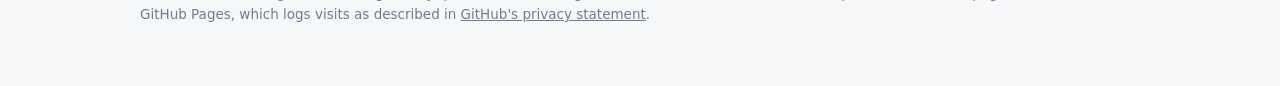
==== commit 675f448d: "Correct the noise-test and stop claims, add the experiment's deviation log Co-Authored-By: Claude Op" ====
--- a/index.html
+++ b/index.html
@@ -104,7 +104,7 @@
     <div class="grid">
       <div class="card"><div class="check">✓ VERIFIABLE</div><h3>Rules on the record</h3><p>Seven rules and a fingerprint of all 201 strategies, timestamped on the Bitcoin blockchain. From 20 October 2026 on, any change would break the fingerprint.</p></div>
       <div class="card"><div class="check">✓ DEMONSTRATED</div><h3>The noise test does its job</h3><p>It showed that our own best backtests could not be told apart from results on shuffled prices, before we put any trust in them.</p></div>
-      <div class="card"><div class="check">✓ TESTED</div><h3>Risk control that holds</h3><p>In 113 demo trades of the old bot, no loss went beyond 1.05 R. Every stop held, and v2 keeps the same risk control.</p></div>
+      <div class="card"><div class="check">✓ TESTED</div><h3>Risk control that holds</h3><p>In 113 demo trades of the old bot over 12 days, no loss went beyond 1.05 R. v2 keeps the same risk control.</p></div>
       <div class="card"><div class="check">✓ PUBLIC</div><h3>Every number, every day</h3><p>Event counts, results and stop lines update daily, the bad ones included. Each update is a public commit.</p></div>
     </div>
   </section>
@@ -117,7 +117,7 @@
       <div class="card"><div class="step">OLD BOT · 5–17 OCTOBER 2026</div><h3>Profitable in play money</h3>
         <div class="tiles">
           <div><div class="stat good">+327 €</div><p>result of 113 demo trades</p></div>
-          <div><div class="stat">≤ 1.05 R</div><p>largest loss on any trade: every stop held</p></div>
+          <div><div class="stat">≤ 1.05 R</div><p>largest loss on any single trade</p></div>
           <div><div class="stat good">+4.3 R</div><p>best single trade</p></div>
           <div><div class="stat">0.005 %</div><p>average slippage over 122 demo fills</p></div>
         </div>
@@ -167,7 +167,13 @@
       <div class="card"><h3>Progress</h3><div id="timeline"><p>Loading…</p></div><div id="families"></div>
         <p class="fine">How to read this: below 20 events an average is mostly luck. From 20 events on, the t-value and the
           distance to both stop lines are shown, because that is when the first rule can act. (Display note added on
-          20 October 2026; the rules themselves are unchanged.)</p></div>
+          20 October 2026; the rules themselves are unchanged.)</p>
+        <p class="fine"><b style="color:var(--ink-2)">Deviation log.</b> 17–20 October: 80 of the 201 strategies, the ones
+          that use a market-storm forecast, could not trade because the forecast's price feed stopped while our strategy
+          search was paused. Since 6 October, 4 markets (wheat, corn, soybeans, Solana) received no new prices, which kept
+          11 strategies from trading. Some signals were skipped for lack of margin. All fixed on 21 October: the feed runs
+          on its own, the cohort gets enough margin, and an AI news filter that was never part of the rules now only logs.
+          Rules and strategies are unchanged.</p></div>
       <div class="card"><h3>The seven rules, fixed on day one</h3><ol class="rules" id="rules"><li>Loading…</li></ol></div>
       <div class="card"><h3>Proof that nothing changed</h3>
         <p>SHA-256 fingerprint of the frozen rules and all 201 strategies:</p>
@@ -193,8 +199,10 @@
           leverage. In-sample, so meaningless by design, which is the point.</p>
         <div class="table-scroll"><table id="backtest" style="min-width:0"><tr><td>Loading…</td></tr></table></div>
         <p class="fine">The search found far more “profit” in shuffled prices than in real ones.</p></div>
-      <div class="card"><h3>Unseen newest data</h3>
-        <p class="fine" style="margin-top:0">Median result of the top strategies on recent data none of them had seen.</p>
+      <div class="card"><h3>Newest data</h3>
+        <p class="fine" style="margin-top:0">Median result of the top strategies on the most recent period. In fairness,
+          the search used this period as a pass/fail check, so it is not fully unseen; both real and shuffled prices went
+          through the same search, which keeps the comparison fair.</p>
         <div class="bars" id="bars"><p>Loading…</p></div>
         <p class="fine">Real prices came out positive, but one shuffled run did almost ten times better. With two shuffled
           runs this is not a precise measurement, but it is enough to say: a good backtest from this search is no evidence.</p></div>
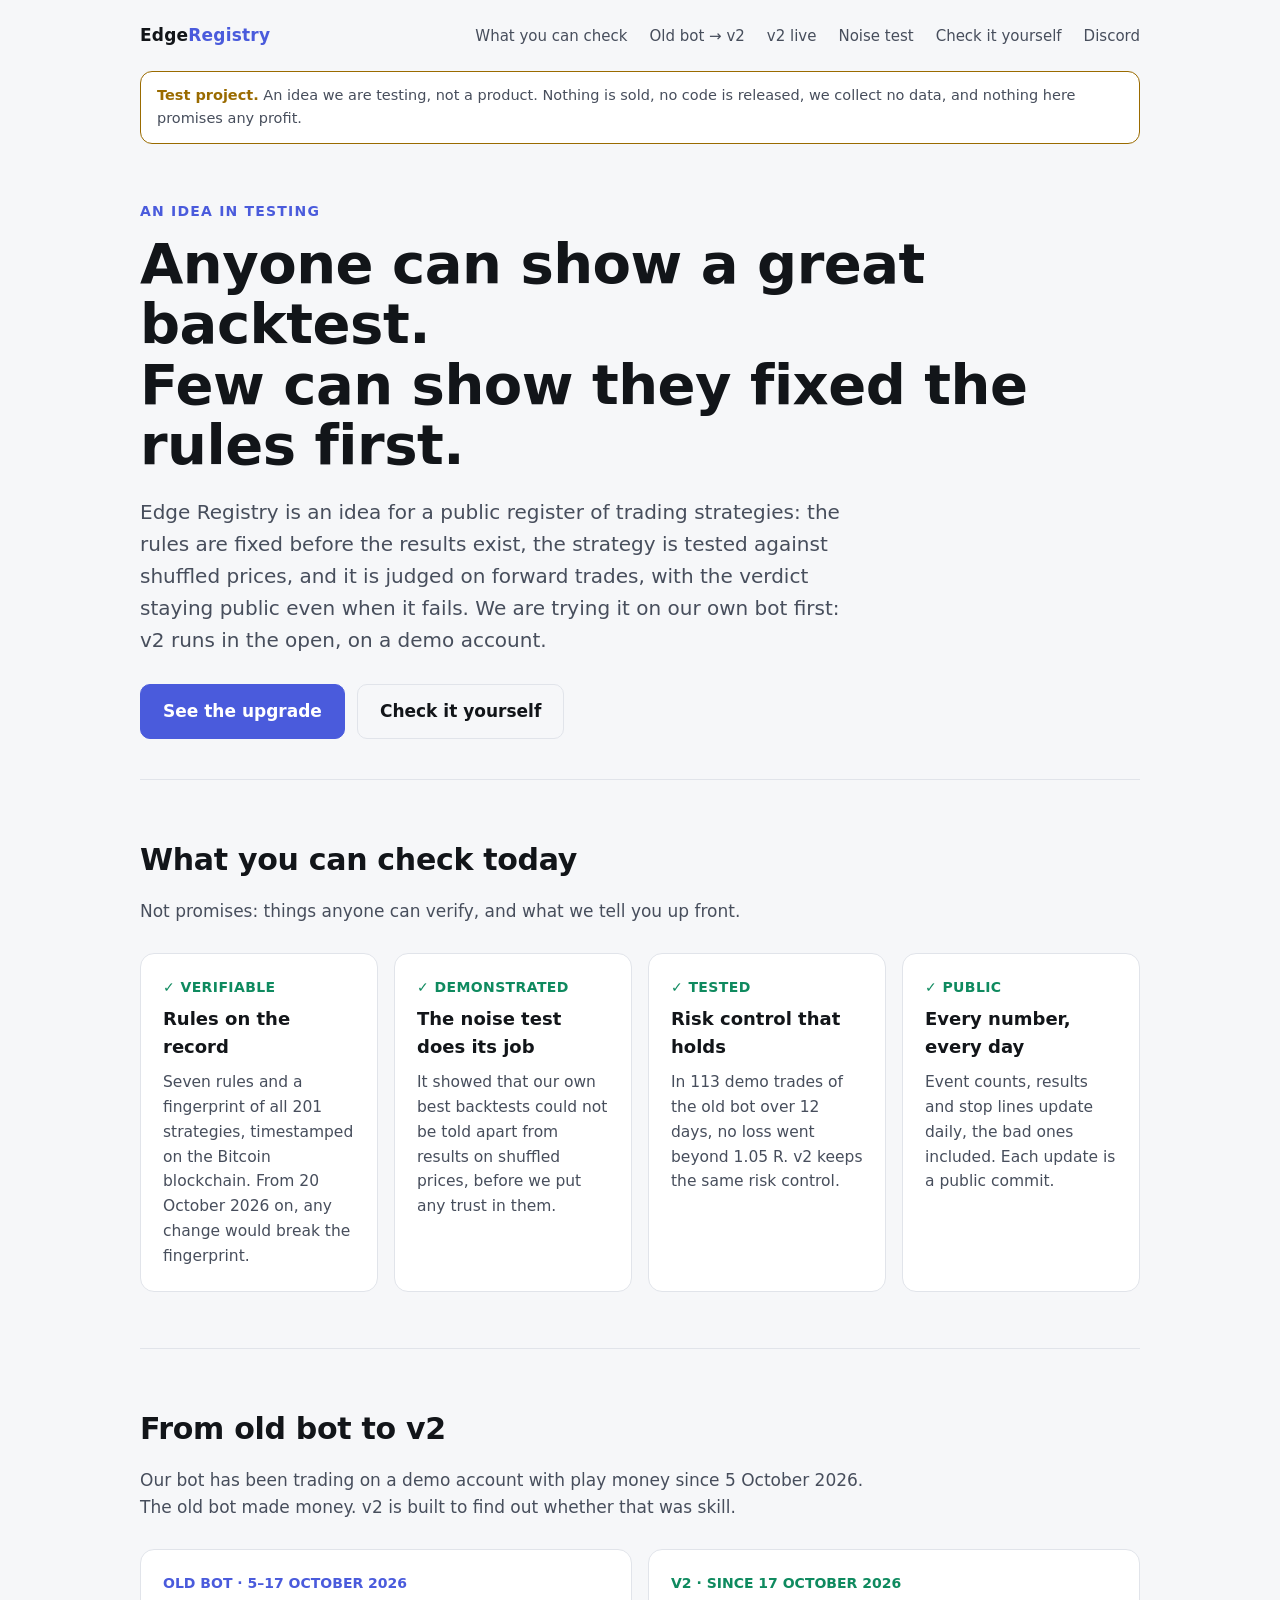
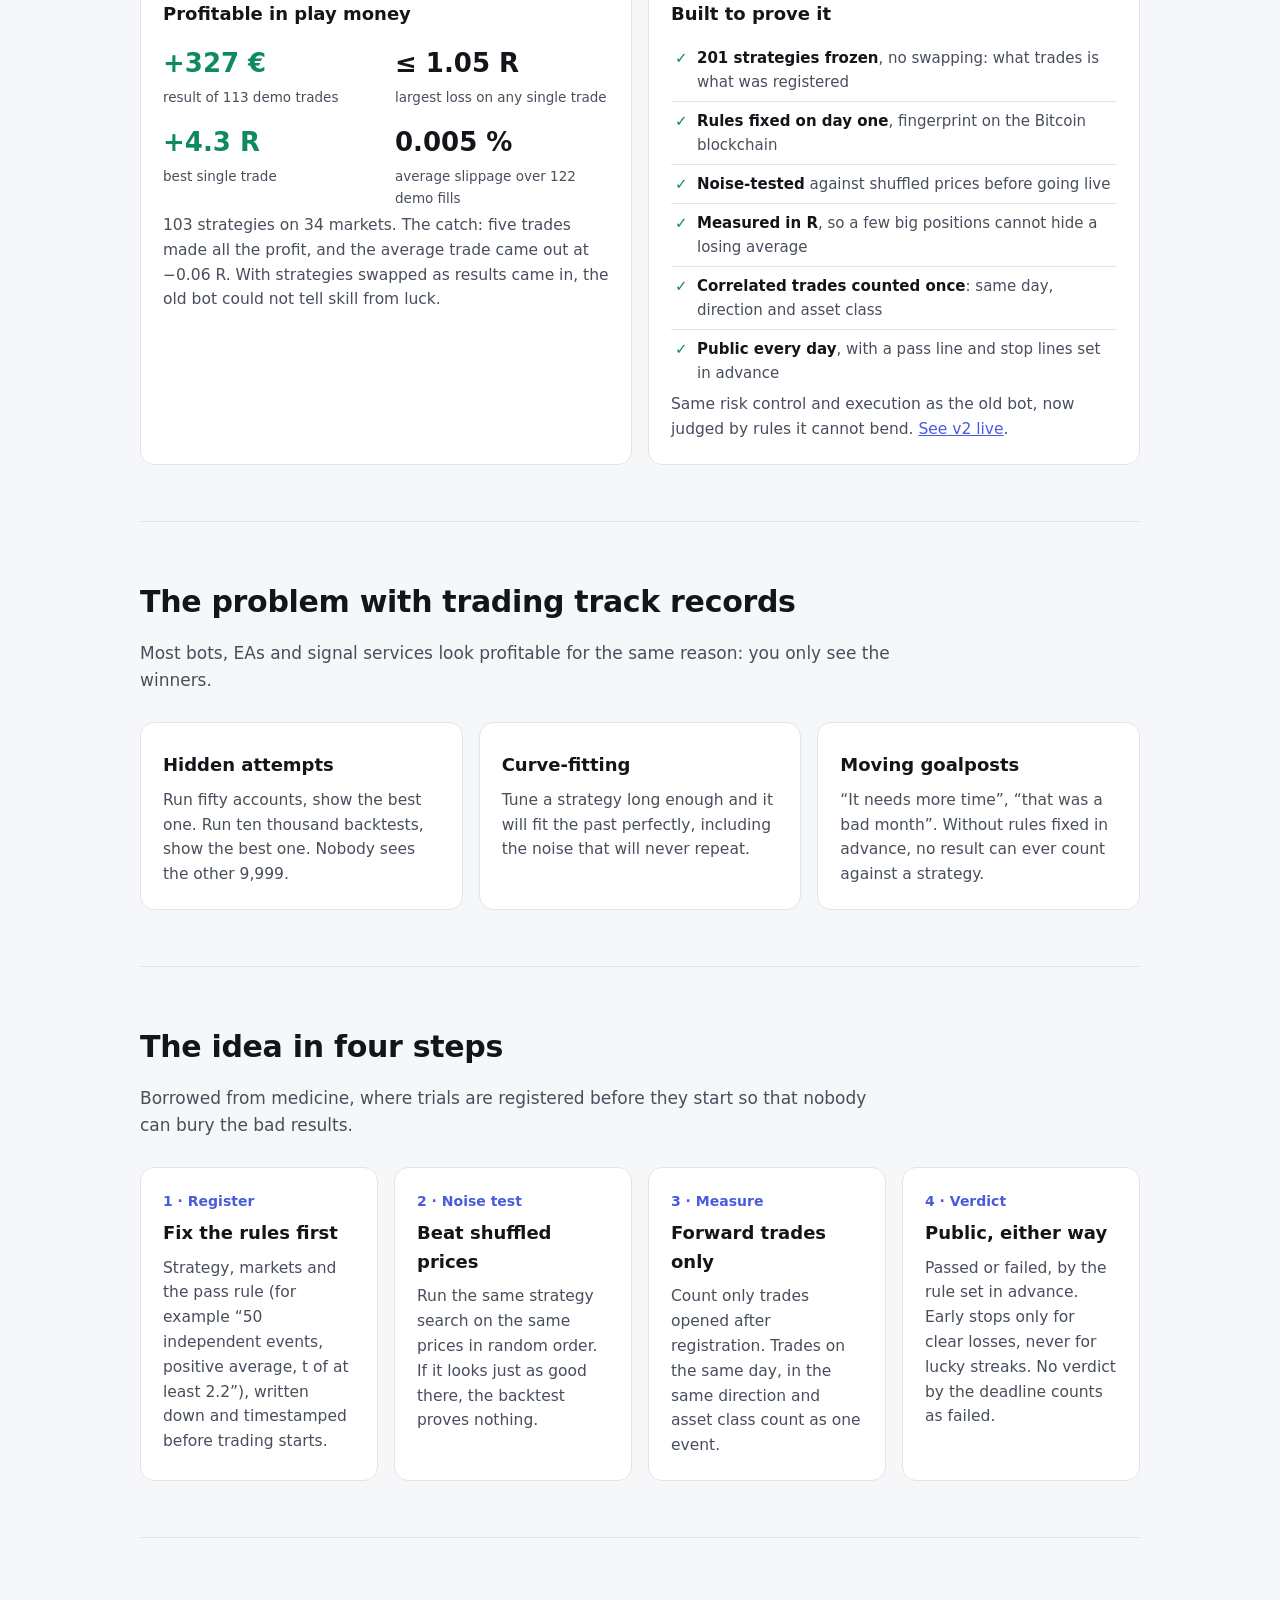
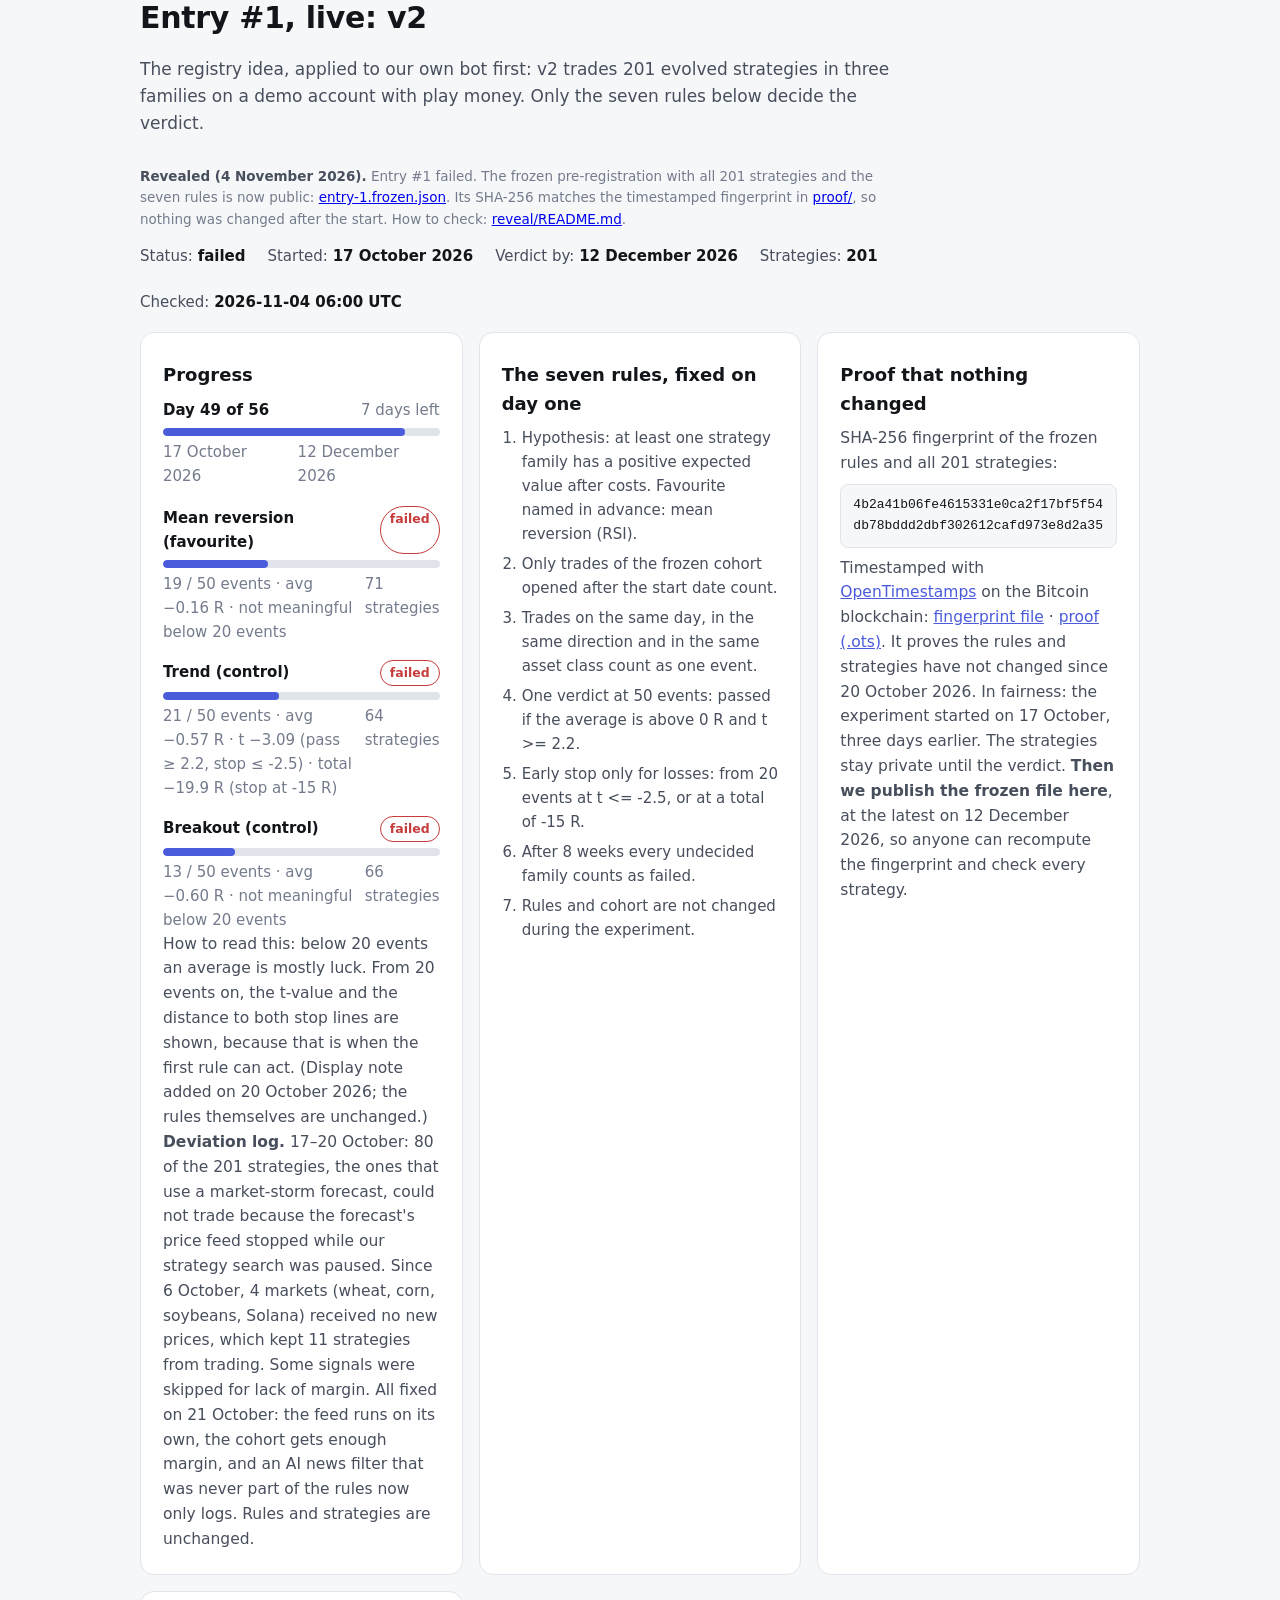
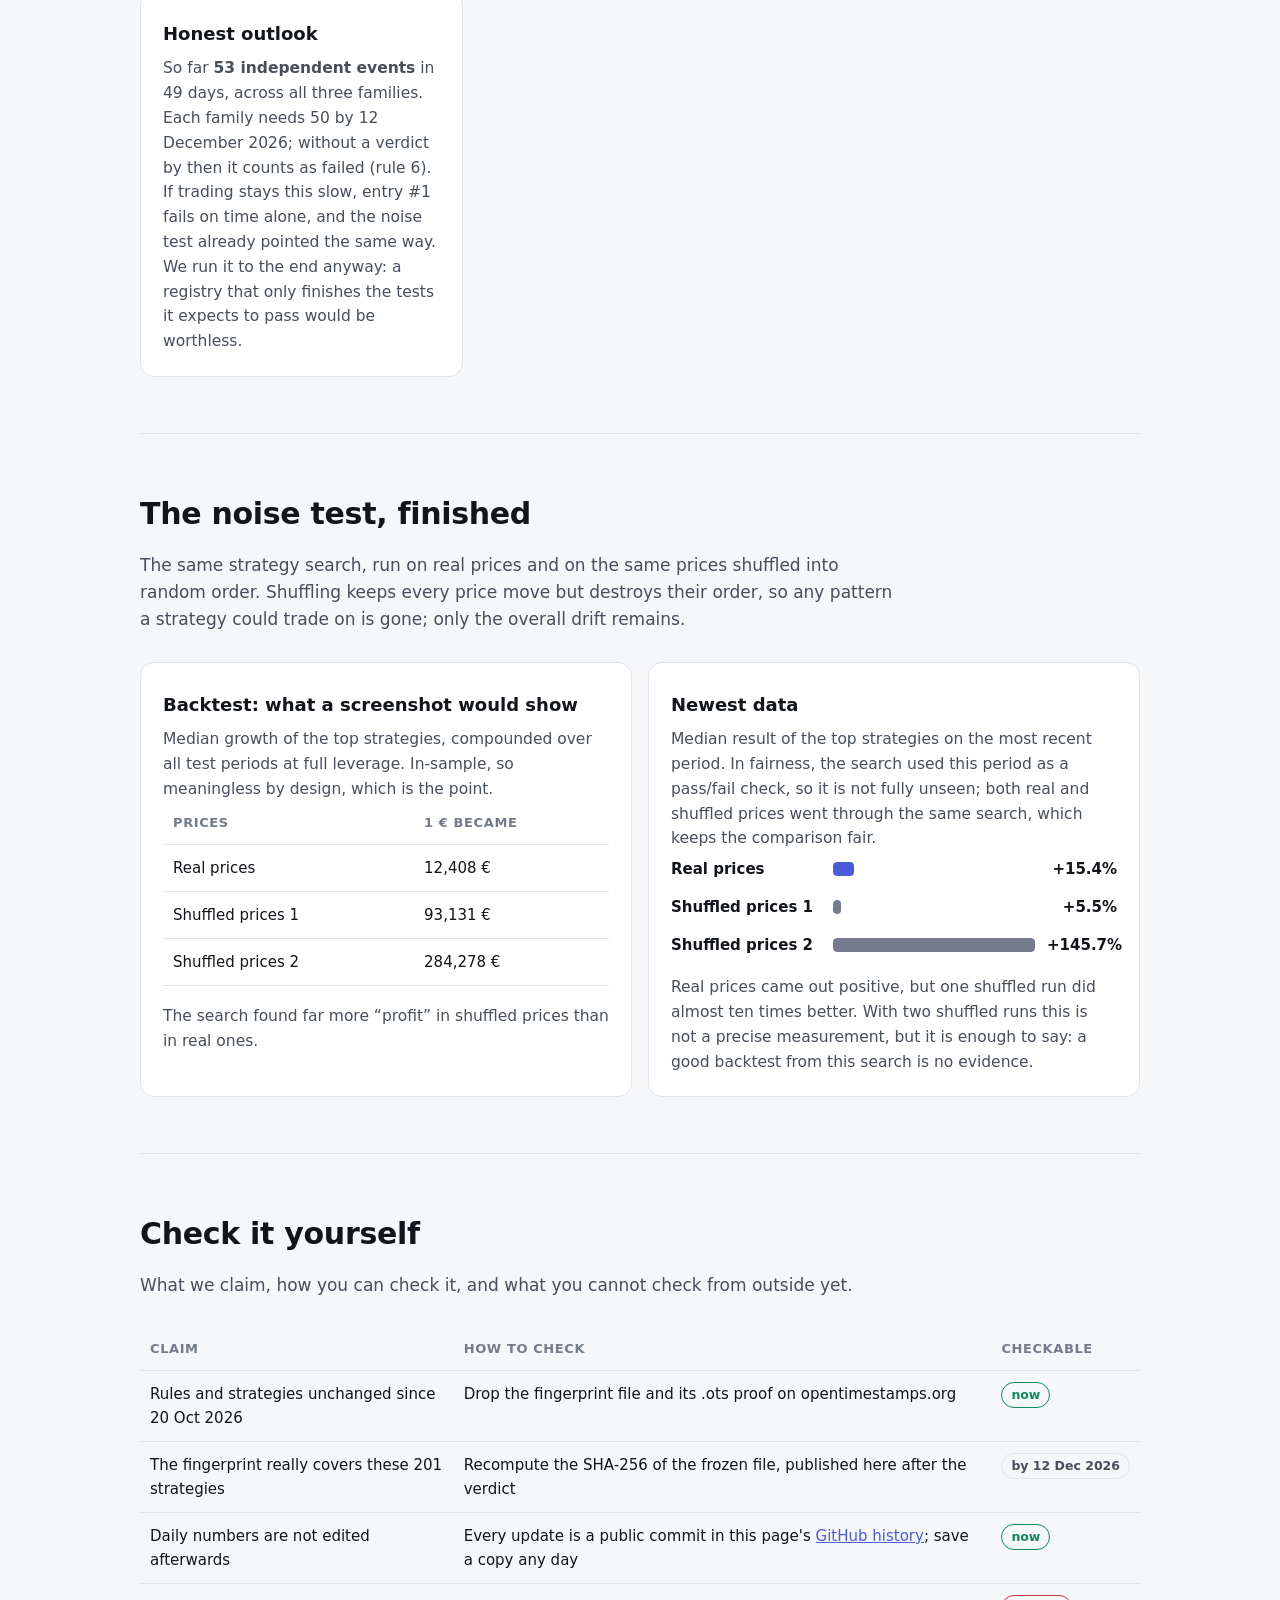
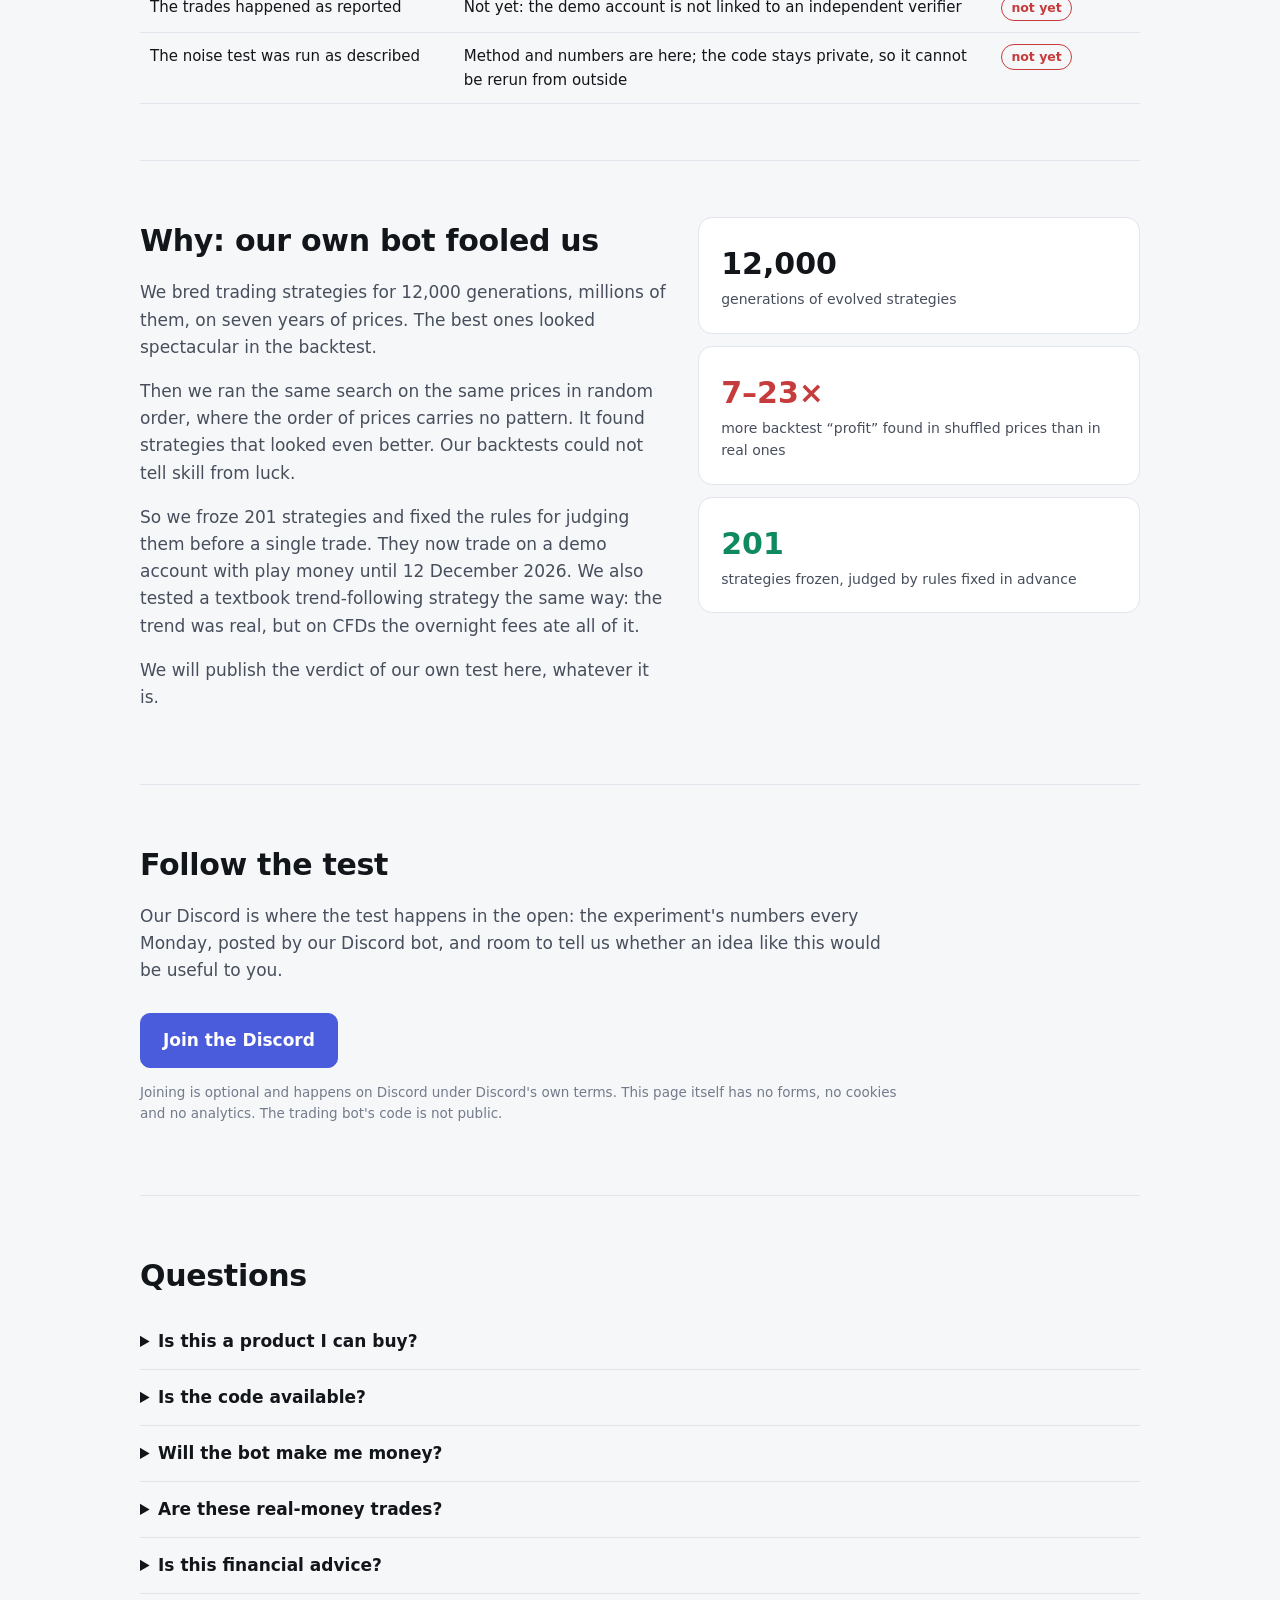
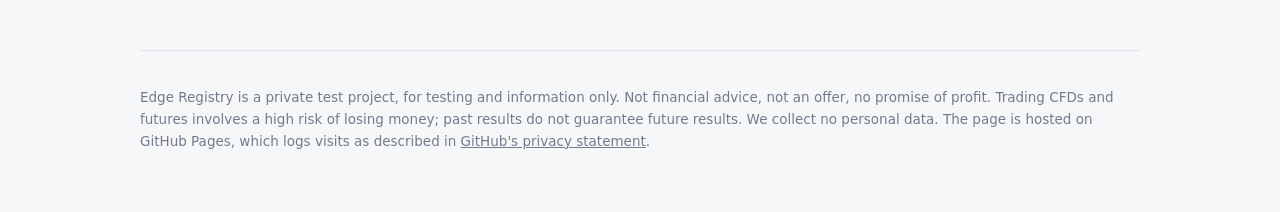
==== commit b1e20daf: "Reveal entry #1: frozen pre-registration with all 201 strategies Co-Authored-By: Claude Opus 5.5 <no" ====
--- a/index.html
+++ b/index.html
@@ -162,6 +162,10 @@
     <h2>Entry #1, live: v2</h2>
     <p class="sub">The registry idea, applied to our own bot first: v2 trades 201 evolved strategies in three families on a
       demo account with play money. Only the seven rules below decide the verdict.</p>
+    <p class="fine"><b style="color:var(--ink-2)">Revealed (4 November 2026).</b> Entry #1 failed. The frozen pre-registration
+      with all 201 strategies and the seven rules is now public: <a href="reveal/entry-1.frozen.json">entry-1.frozen.json</a>.
+      Its SHA-256 matches the timestamped fingerprint in <a href="proof/entry-1-fingerprint.txt">proof/</a>, so nothing
+      was changed after the start. How to check: <a href="reveal/README.md">reveal/README.md</a>.</p>
     <div class="meta" id="entry-meta">Loading the live status…</div>
     <div class="live">
       <div class="card"><h3>Progress</h3><div id="timeline"><p>Loading…</p></div><div id="families"></div>
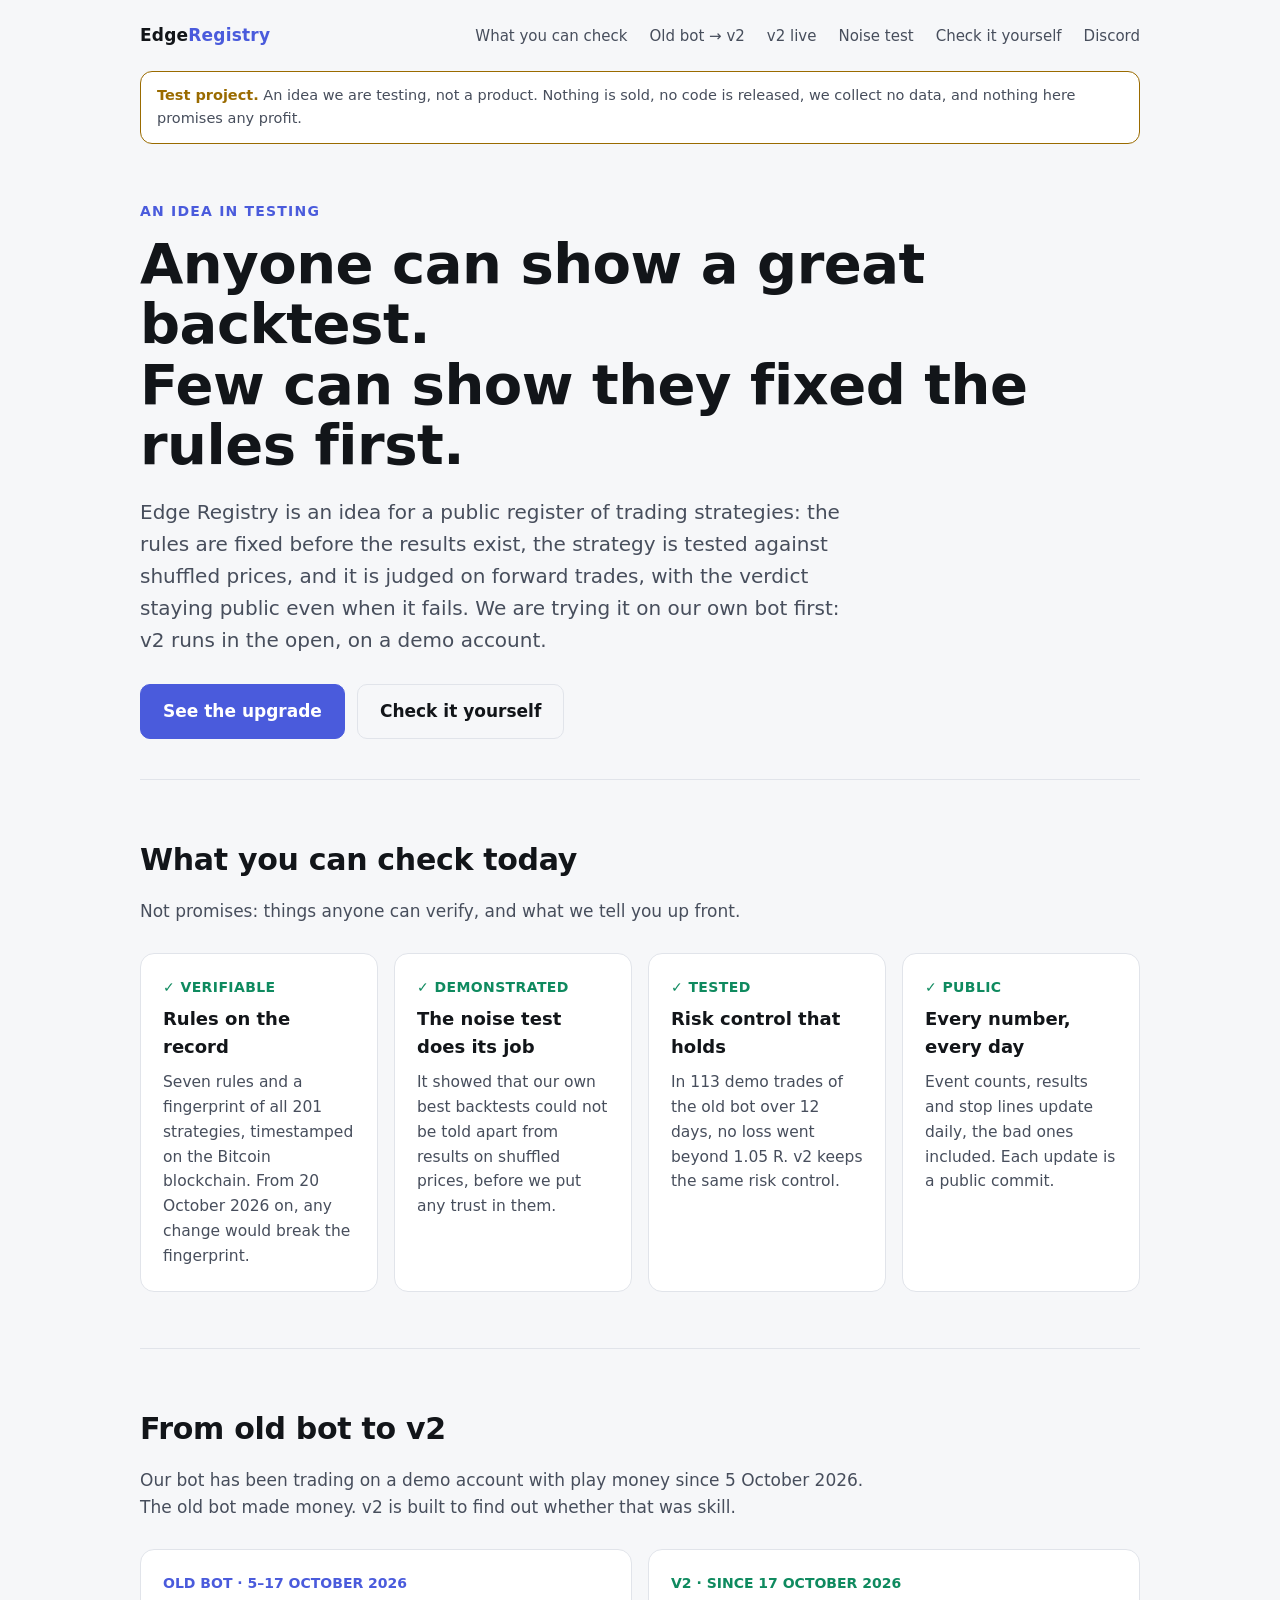
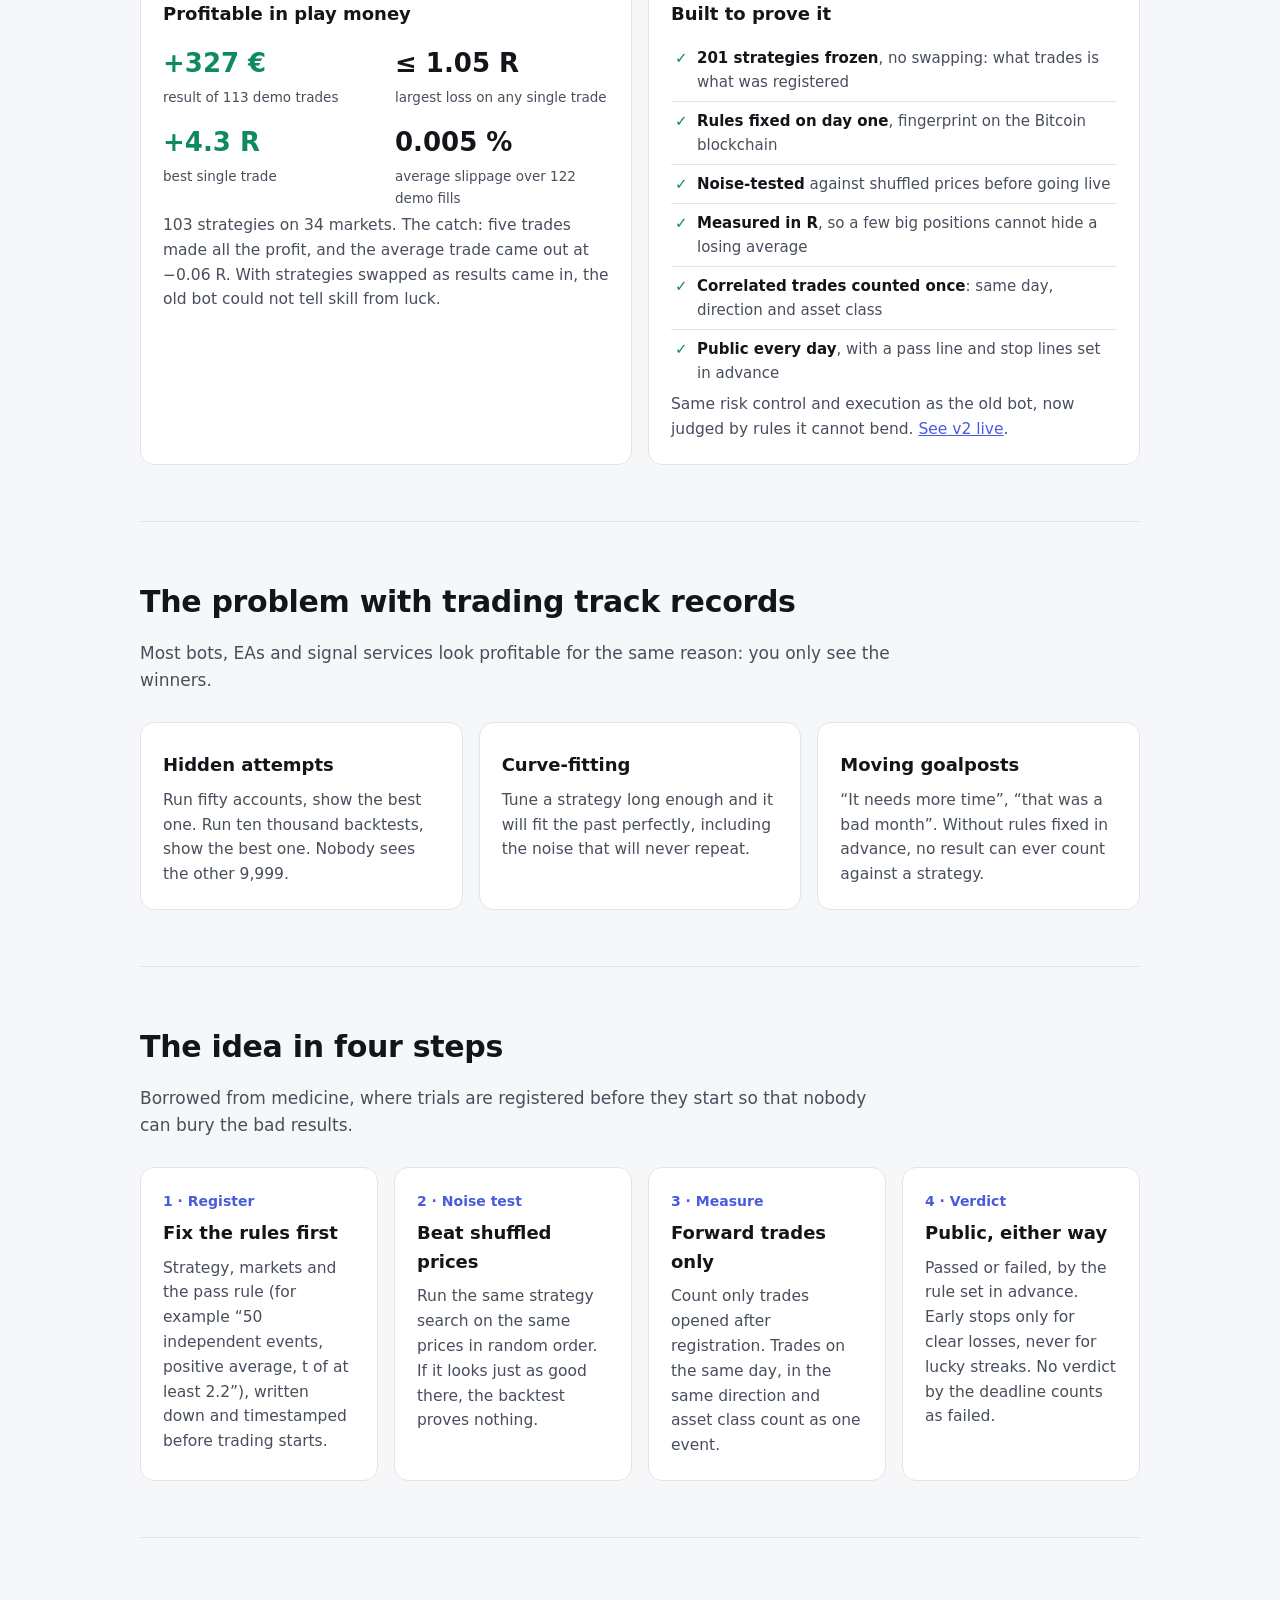
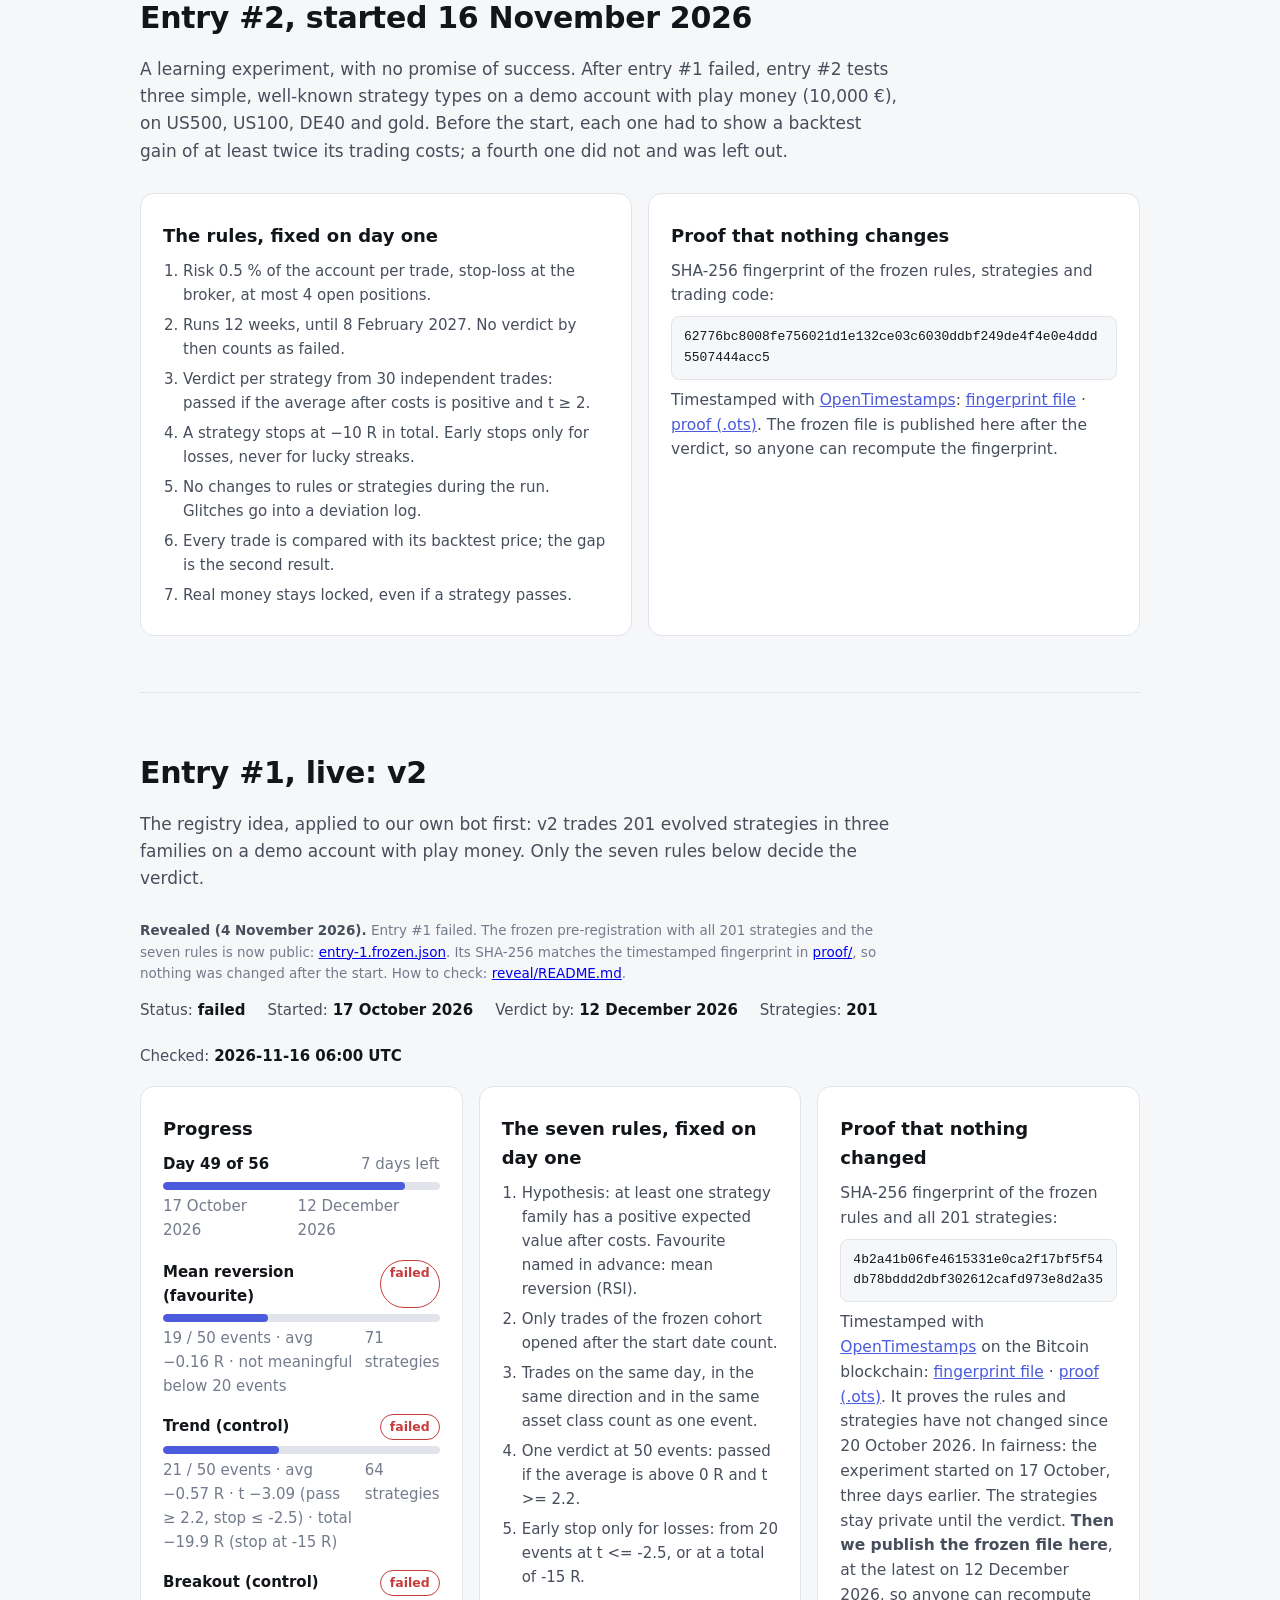
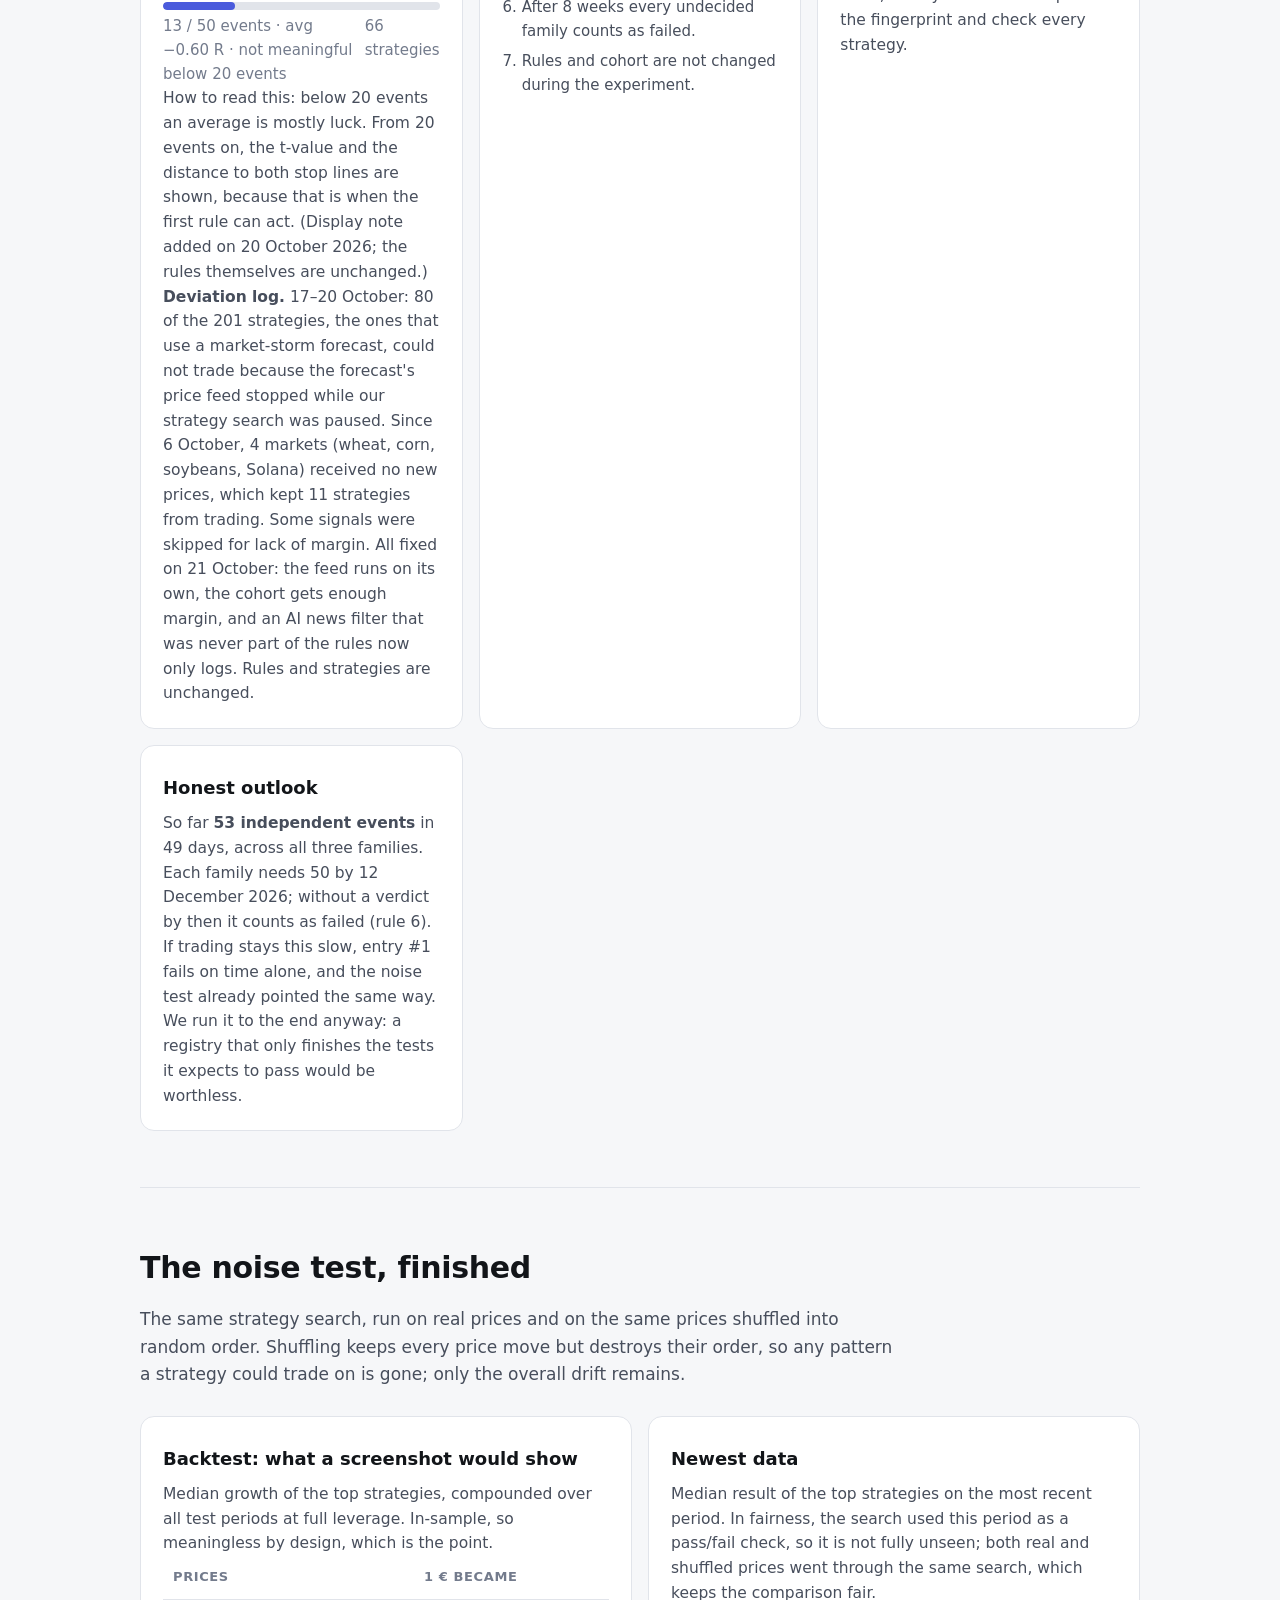
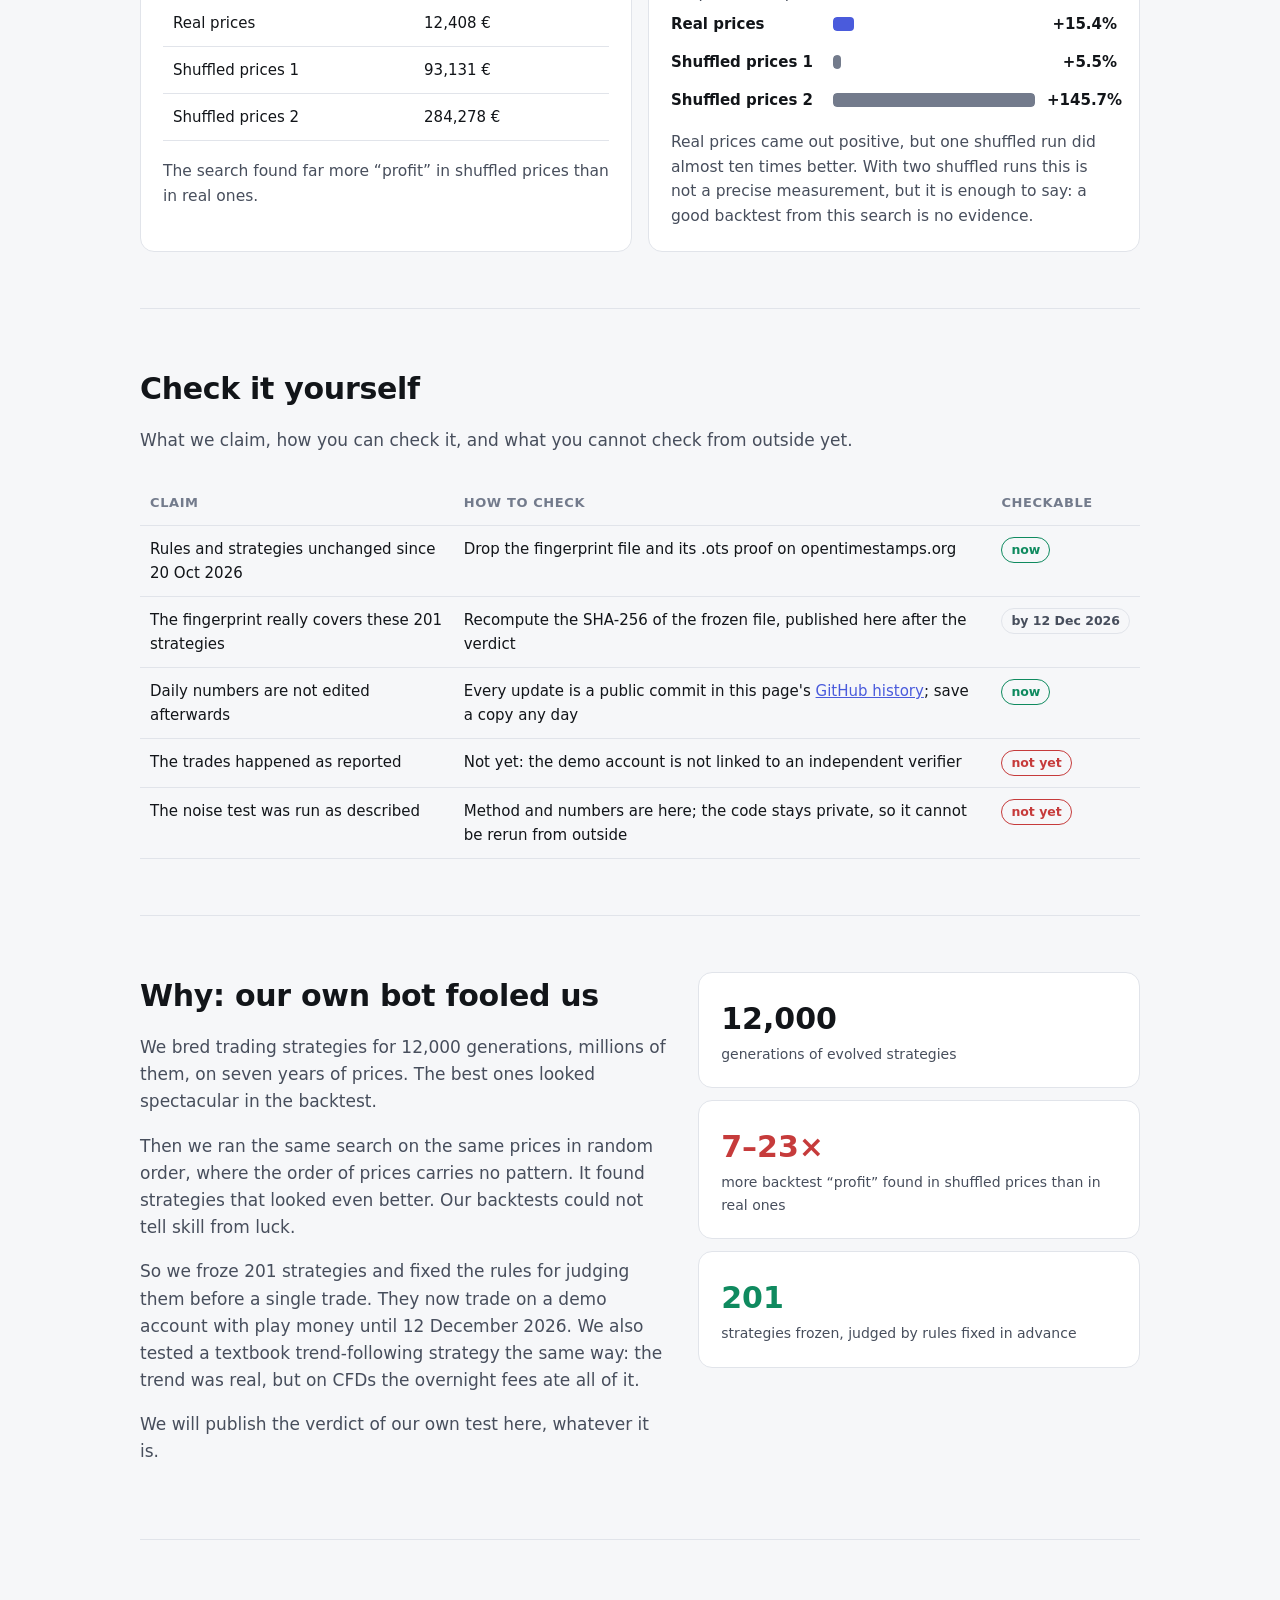
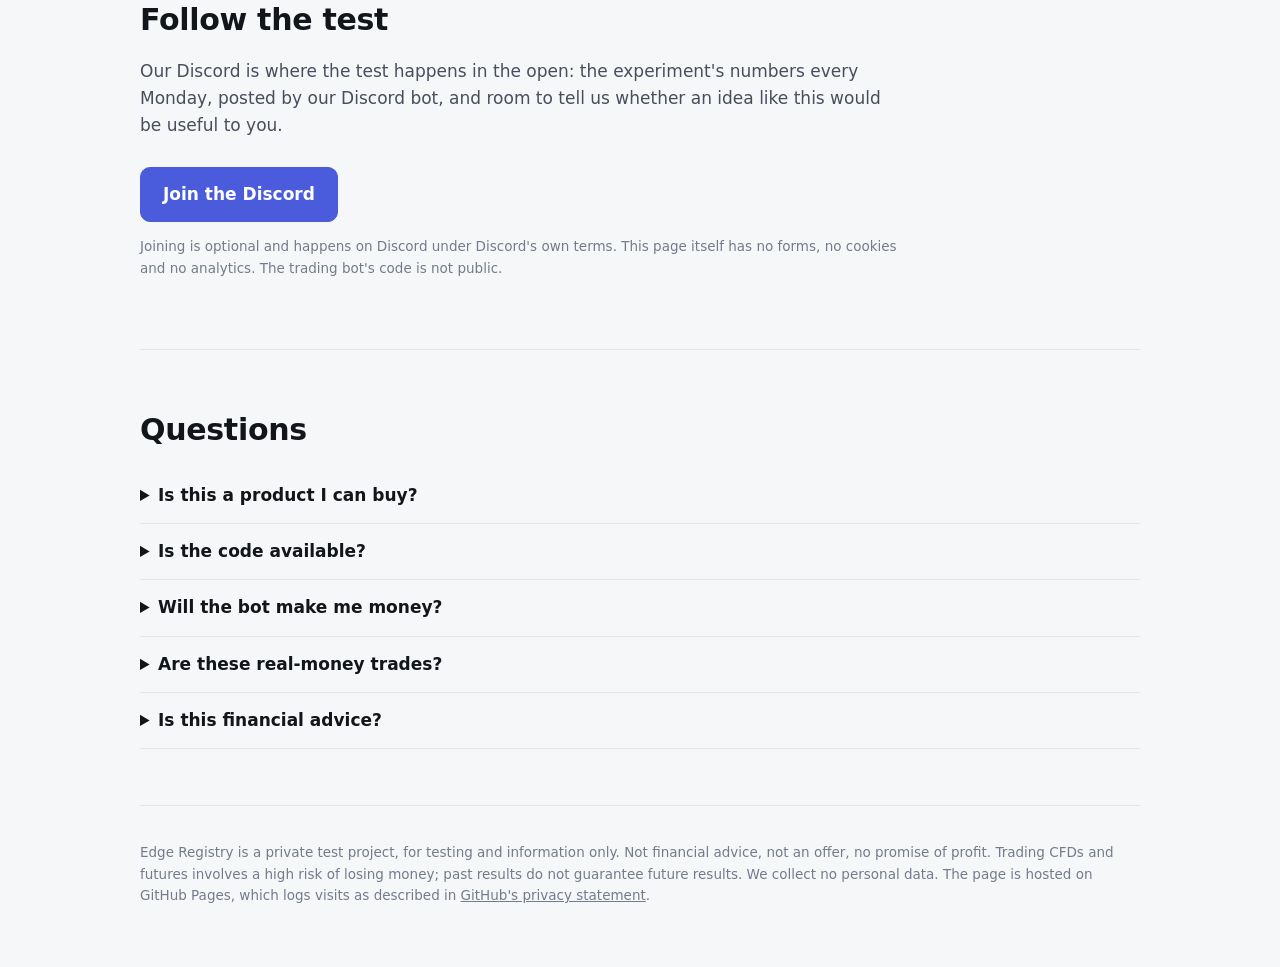
==== commit 0186a20d: "Entry #2: publish pre-registration fingerprint Co-Authored-By: Claude Opus 5.5 <noreply@anthropic.co" ====
--- a/index.html
+++ b/index.html
@@ -158,6 +158,30 @@
     </div>
   </section>
 
+  <section id="entry2">
+    <h2>Entry #2, started 16 November 2026</h2>
+    <p class="sub">A learning experiment, with no promise of success. After entry #1 failed, entry #2 tests three simple,
+      well-known strategy types on a demo account with play money (10,000 €), on US500, US100, DE40 and gold. Before the
+      start, each one had to show a backtest gain of at least twice its trading costs; a fourth one did not and was left out.</p>
+    <div class="live">
+      <div class="card"><h3>The rules, fixed on day one</h3><ol class="rules">
+        <li>Risk 0.5 % of the account per trade, stop-loss at the broker, at most 4 open positions.</li>
+        <li>Runs 12 weeks, until 8 February 2027. No verdict by then counts as failed.</li>
+        <li>Verdict per strategy from 30 independent trades: passed if the average after costs is positive and t ≥ 2.</li>
+        <li>A strategy stops at −10 R in total. Early stops only for losses, never for lucky streaks.</li>
+        <li>No changes to rules or strategies during the run. Glitches go into a deviation log.</li>
+        <li>Every trade is compared with its backtest price; the gap is the second result.</li>
+        <li>Real money stays locked, even if a strategy passes.</li></ol></div>
+      <div class="card"><h3>Proof that nothing changes</h3>
+        <p>SHA-256 fingerprint of the frozen rules, strategies and trading code:</p>
+        <code class="fp">62776bc8008fe756021d1e132ce03c6030ddbf249de4f4e0e4ddd5507444acc5</code>
+        <p>Timestamped with <a href="https://opentimestamps.org" rel="noopener" style="color:var(--accent)">OpenTimestamps</a>:
+          <a href="proof/entry-2-fingerprint.txt" style="color:var(--accent)">fingerprint file</a> ·
+          <a href="proof/entry-2-fingerprint.txt.ots" style="color:var(--accent)">proof (.ots)</a>.
+          The frozen file is published here after the verdict, so anyone can recompute the fingerprint.</p></div>
+    </div>
+  </section>
+
   <section id="entry">
     <h2>Entry #1, live: v2</h2>
     <p class="sub">The registry idea, applied to our own bot first: v2 trades 201 evolved strategies in three families on a
